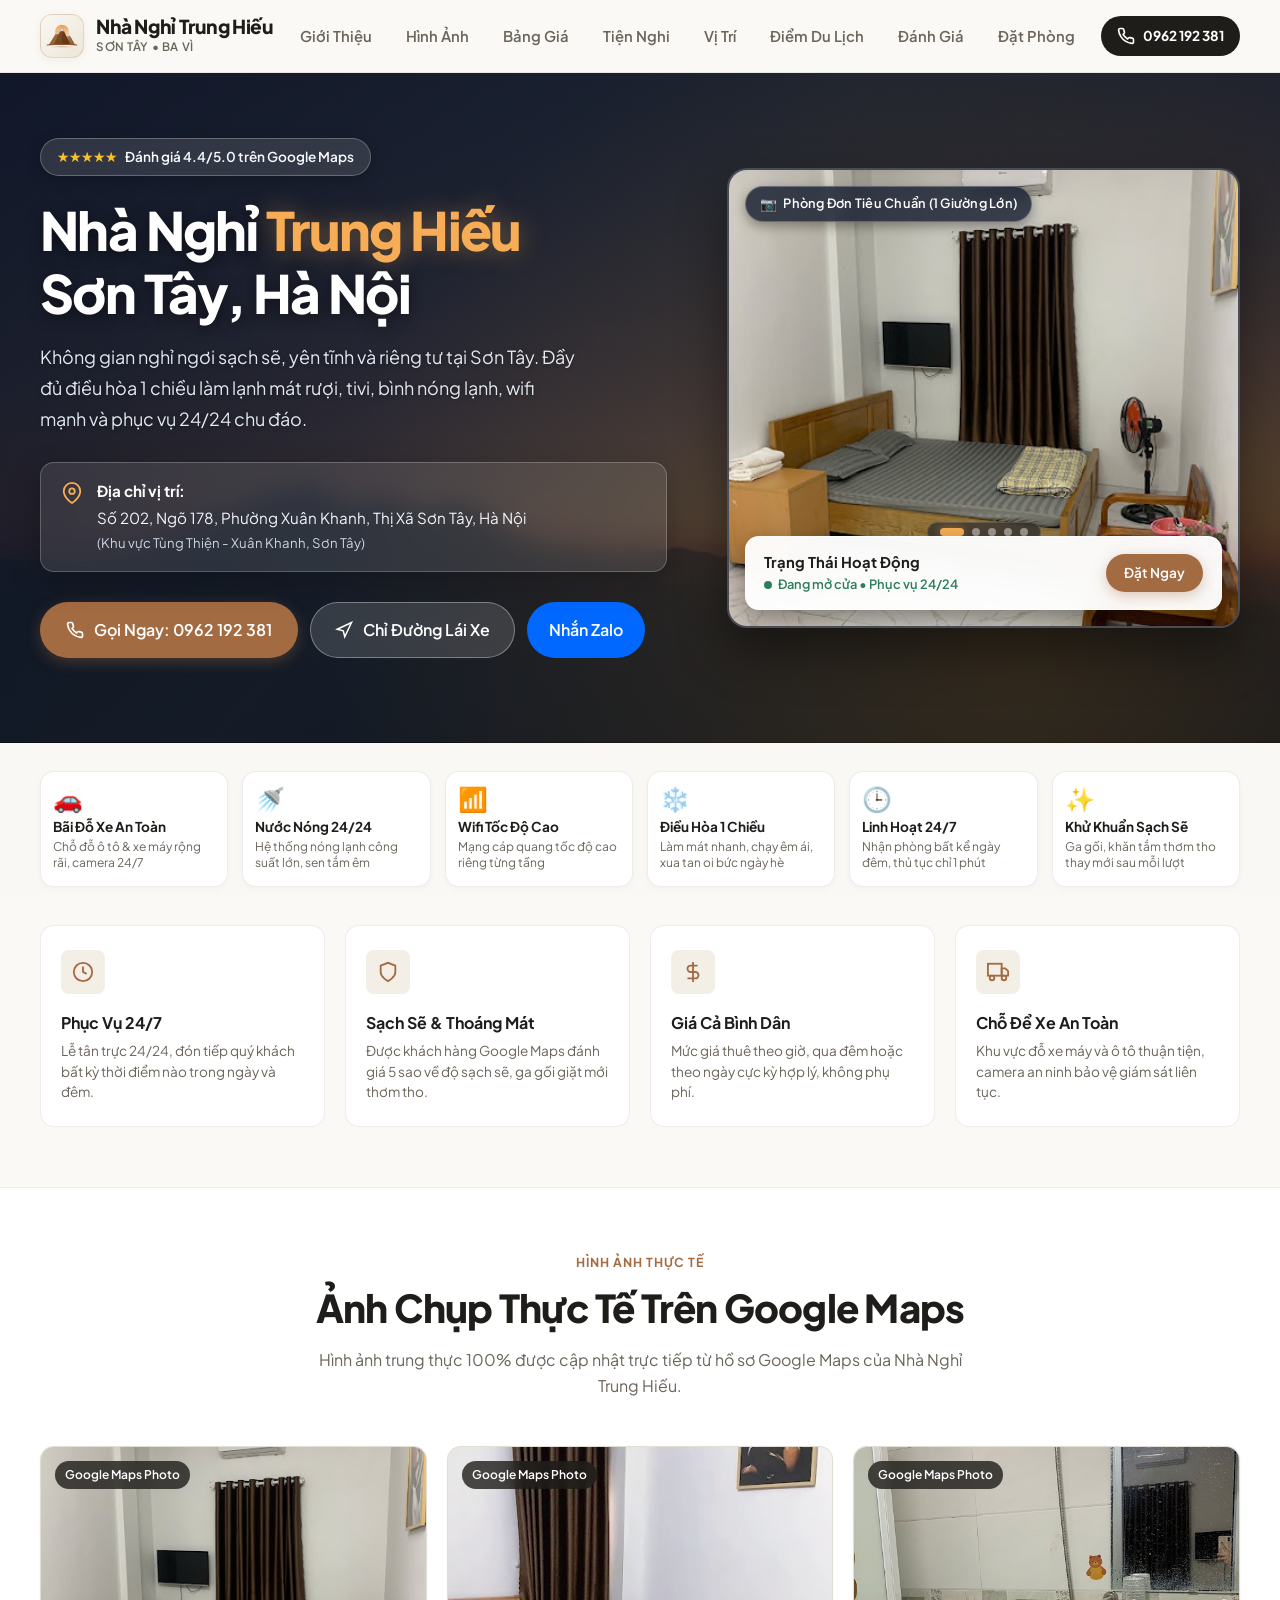
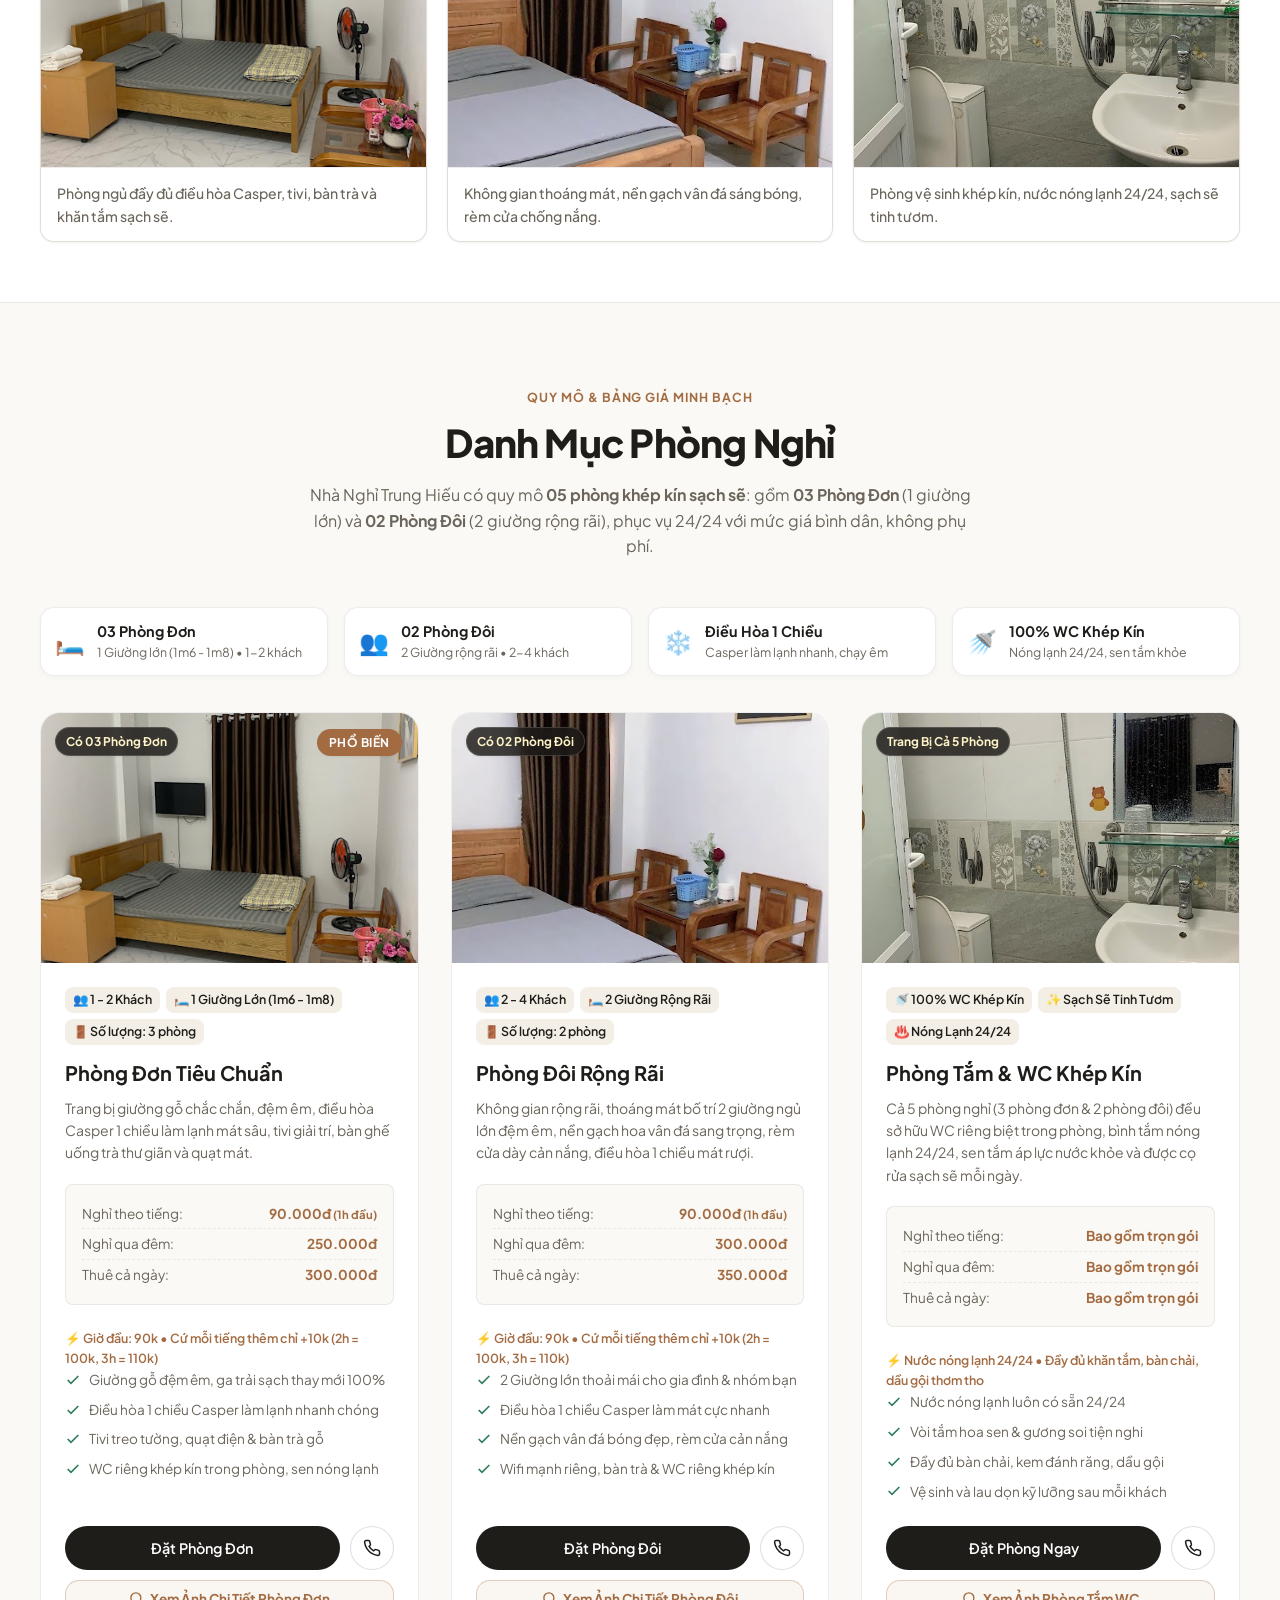
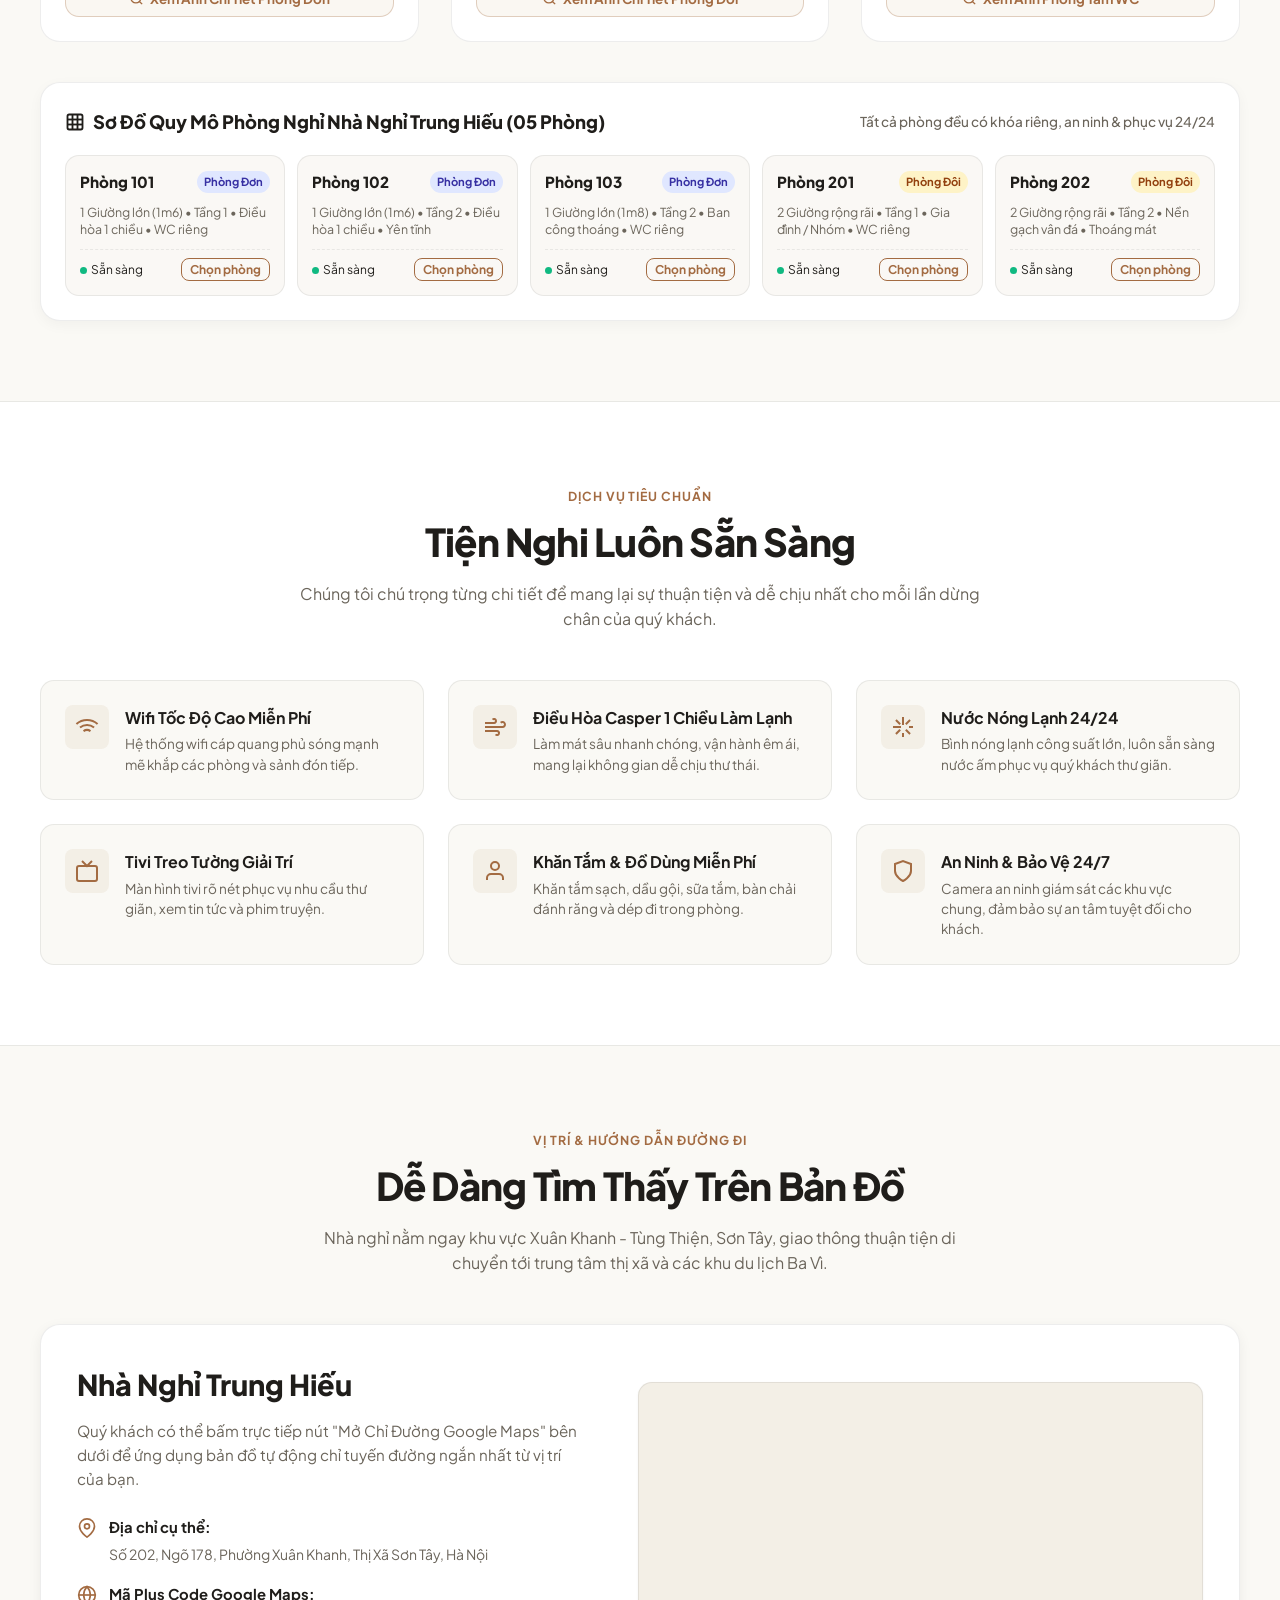
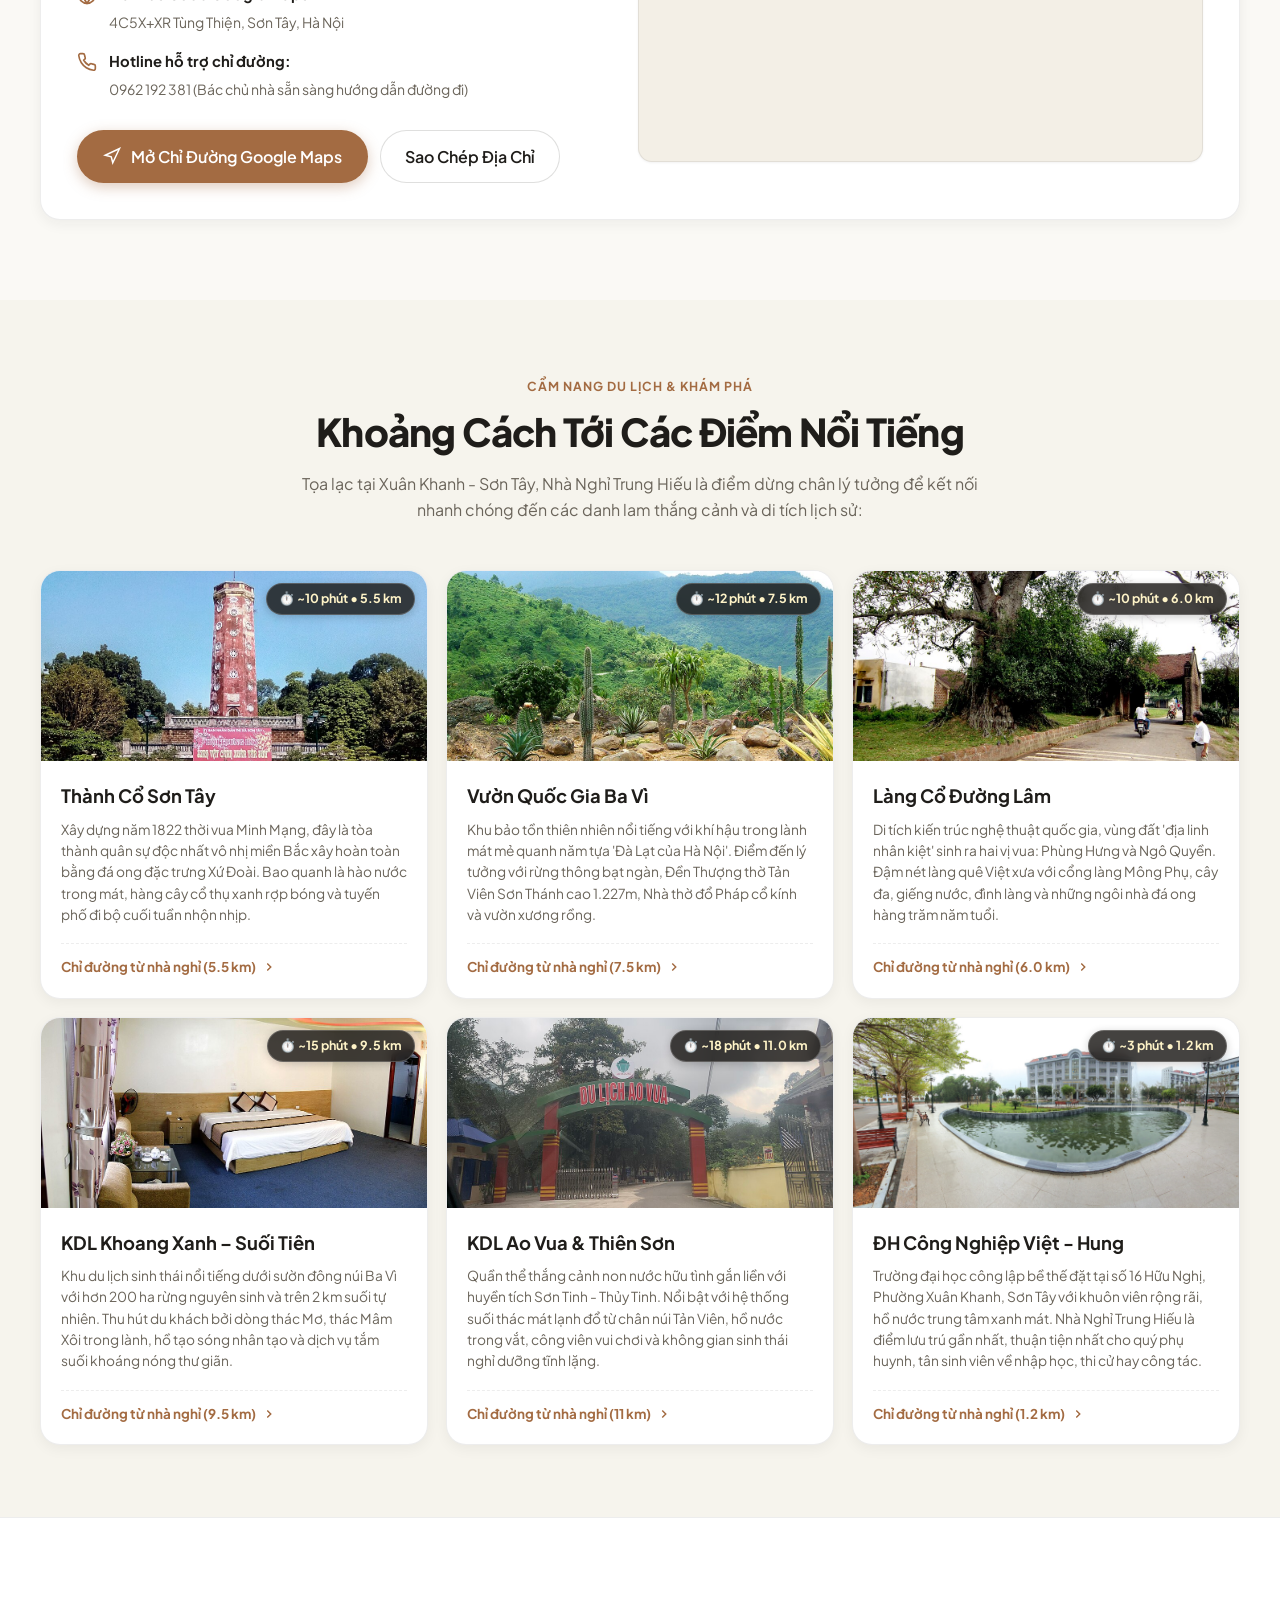
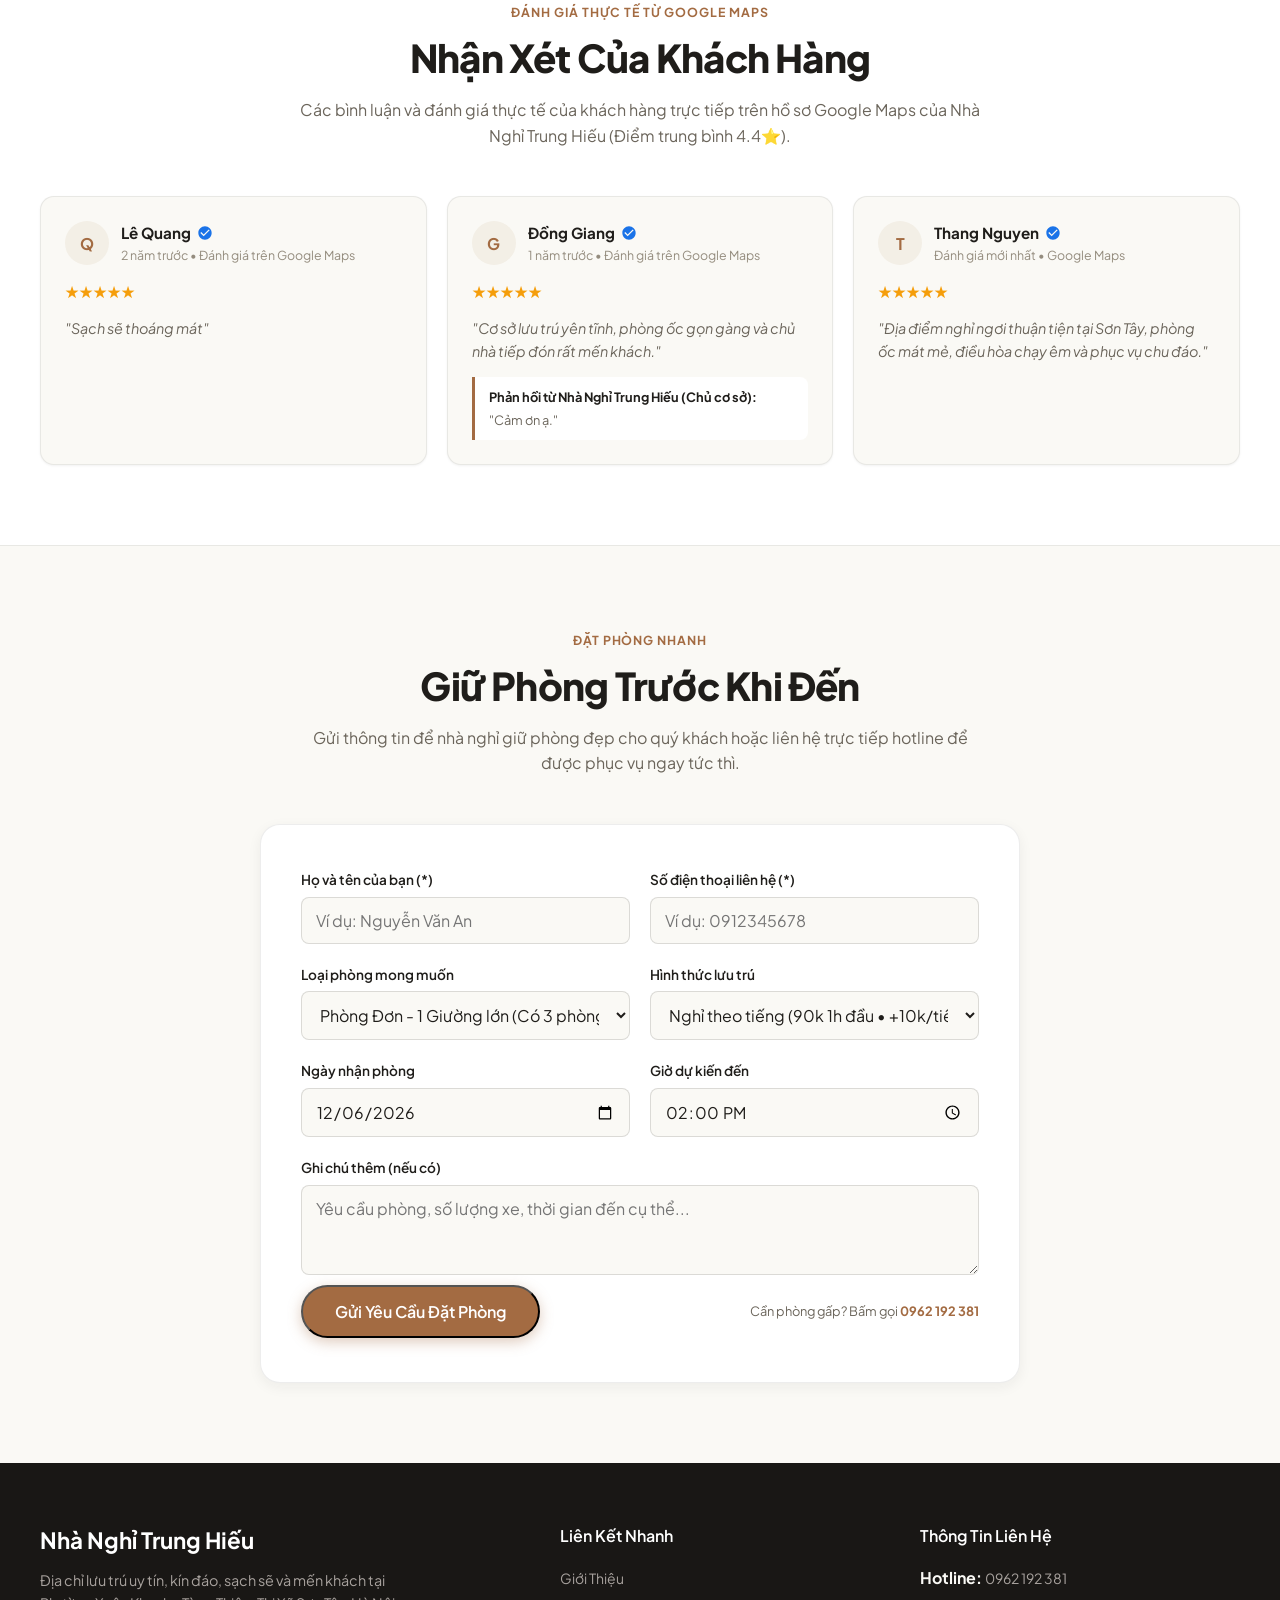
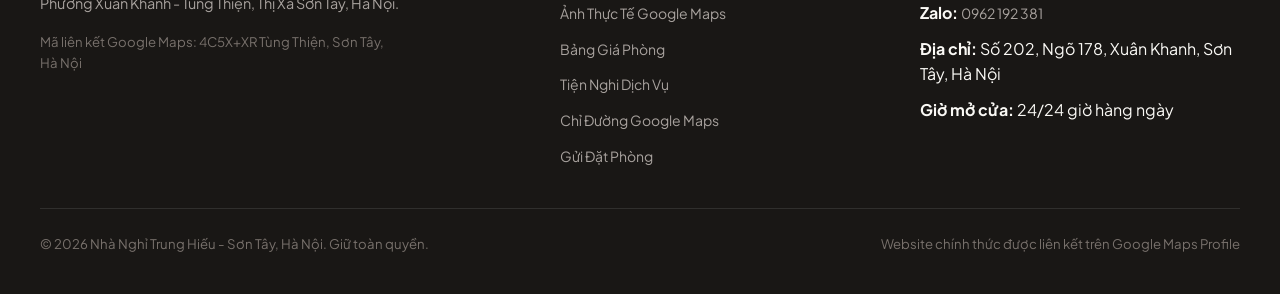
==== src/main/resources/static/index.html @ c6c840e1 "feat: Khoi tao website Nha Nghi Trung Hieu - Son Tay, Ha Noi" ====
<!DOCTYPE html>
<html lang="vi">
<head>
    <meta charset="UTF-8">
    <meta http-equiv="Content-Type" content="text/html; charset=UTF-8">
    <meta name="viewport" content="width=device-width, initial-scale=1.0">
    <title>Nhà Nghỉ Trung Hiếu - Phòng Nghỉ Tiện Nghi, Giá Tốt Tại Sơn Tây, Hà Nội</title>
    <meta name="description" content="Nhà Nghỉ Trung Hiếu tại Xuân Khanh - Tùng Thiện, Thị xã Sơn Tây, Hà Nội. Phòng ốc sạch sẽ, yên tĩnh, đầy đủ tiện nghi, giá rẻ bình dân, phục vụ 24/7. Hotline: 0962 192 381.">
    <meta name="keywords" content="nhà nghỉ trung hiếu, nhà nghỉ sơn tây, nhà nghỉ xuân khanh, nhà nghỉ tùng thiện hà nội, khách sạn sơn tây">
    
    <!-- Open Graph for Facebook / Zalo / Google Maps Sharing -->
    <meta property="og:type" content="website">
    <meta property="og:title" content="Nhà Nghỉ Trung Hiếu - Sơn Tây, Hà Nội">
    <meta property="og:description" content="Không gian nghỉ ngơi yên tĩnh, sạch sẽ và riêng tư. Phục vụ 24/24. Hotline: 0962 192 381">
    <meta property="og:image" content="./images/real_map_2.jpg">
    <meta property="og:url" content="https://maps.app.goo.gl/zPP6jYdYyocacx5a6">

    <!-- Google Fonts: Plus Jakarta Sans -->
    <link rel="preconnect" href="https://fonts.googleapis.com">
    <link rel="preconnect" href="https://fonts.gstatic.com" crossorigin>
    <link href="https://fonts.googleapis.com/css2?family=Plus+Jakarta+Sans:wght@400;500;600;700;800&display=swap" rel="stylesheet">

    <!-- Stylesheet & Favicon -->
    <link rel="icon" type="image/svg+xml" href="./images/logo-bavi.svg">
    <link rel="stylesheet" href="./css/style.css?v=2">
</head>
<body>

    <!-- Header Navigation -->
    <header class="site-header">
        <div class="container nav-wrap">
            <a href="#" class="brand-logo">
                <div class="brand-emblem" title="Nhà Nghỉ Trung Hiếu - Cửa Ngõ Núi Ba Vì">
                    <img src="./images/logo-bavi.svg" alt="Logo Núi Ba Vì" width="34" height="34">
                </div>
                <div class="brand-text-wrap">
                    <span class="brand-name">Nhà Nghỉ Trung Hiếu</span>
                    <span class="brand-subtitle">Sơn Tây • Ba Vì</span>
                </div>
            </a>

            <ul class="nav-links">
                <li><a href="#gioi-thieu">Giới Thiệu</a></li>
                <li><a href="#anh-thuc-te">Hình Ảnh</a></li>
                <li><a href="#phong-nghi">Bảng Giá</a></li>
                <li><a href="#tien-nghi">Tiện Nghi</a></li>
                <li><a href="#vi-tri">Vị Trí</a></li>
                <li><a href="#du-lich">Điểm Du Lịch</a></li>
                <li><a href="#danh-gia">Đánh Giá</a></li>
                <li><a href="#dat-phong">Đặt Phòng</a></li>
            </ul>

            <div class="nav-actions">
                <a href="tel:0962192381" class="btn-header-call">
                    <svg width="18" height="18" viewBox="0 0 24 24" fill="none" stroke="currentColor" stroke-width="2.2" stroke-linecap="round" stroke-linejoin="round">
                        <path d="M22 16.92v3a2 2 0 0 1-2.18 2 19.79 19.79 0 0 1-8.63-3.07 19.5 19.5 0 0 1-6-6 19.79 19.79 0 0 1-3.07-8.67A2 2 0 0 1 4.11 2h3a2 2 0 0 1 2 1.72 12.84 12.84 0 0 0 .7 2.81 2 2 0 0 1-.45 2.11L8.09 9.91a16 16 0 0 0 6 6l1.27-1.27a2 2 0 0 1 2.11-.45 12.84 12.84 0 0 0 2.81.7A2 2 0 0 1 22 16.92z"></path>
                    </svg>
                    <span>0962 192 381</span>
                </a>
                <button class="mobile-menu-btn" id="mobileMenuBtn" aria-label="Menu">
                    <span></span>
                    <span></span>
                </button>
            </div>
        </div>
    </header>

    <!-- Mobile Drawer -->
    <div class="mobile-nav-drawer" id="mobileDrawer">
        <a href="#gioi-thieu">Về Trung Hiếu</a>
        <a href="#anh-thuc-te">Hình Ảnh Thực Tế Trên Google Maps</a>
        <a href="#phong-nghi">Bảng Giá Phòng Nghỉ</a>
        <a href="#tien-nghi">Tiện Nghi Dịch Vụ</a>
        <a href="#vi-tri">Chỉ Đường Google Map</a>
        <a href="#du-lich">Điểm Du Lịch Ba Vì & Sơn Tây</a>
        <a href="#danh-gia">Đánh Giá Từ Khách Hàng</a>
        <a href="#dat-phong">Liên Hệ & Đặt Phòng</a>
        <div style="display: flex; gap: 10px; margin-top: 10px;">
            <a href="tel:0962192381" class="btn-primary" style="flex: 1; text-align: center; justify-content: center; font-size: 0.9rem;">Gọi 0962 192 381</a>
            <a href="https://zalo.me/0962192381" target="_blank" rel="noopener" class="btn-zalo" style="padding: 12px 18px; font-size: 0.9rem;">Zalo</a>
        </div>
    </div>

    <!-- Hero Section -->
    <section class="hero-section" id="gioi-thieu">
        <div class="container">
            <div class="hero-grid">
                <div class="hero-content">
                    <div class="hero-meta-badge">
                        <span class="stars">★★★★★</span>
                        <span>Đánh giá 4.4/5.0 trên Google Maps</span>
                    </div>

                    <h1 class="hero-title">
                        Nhà Nghỉ <span>Trung Hiếu</span><br>Sơn Tây, Hà Nội
                    </h1>

                    <p class="hero-lead">
                        Không gian nghỉ ngơi sạch sẽ, yên tĩnh và riêng tư tại Sơn Tây. Đầy đủ điều hòa 1 chiều làm lạnh mát rượi, tivi, bình nóng lạnh, wifi mạnh và phục vụ 24/24 chu đáo.
                    </p>

                    <div class="hero-address-card">
                        <svg width="22" height="22" viewBox="0 0 24 24" fill="none" stroke="currentColor" stroke-width="2" stroke-linecap="round" stroke-linejoin="round">
                            <path d="M21 10c0 7-9 13-9 13s-9-6-9-13a9 9 0 0 1 18 0z"></path>
                            <circle cx="12" cy="10" r="3"></circle>
                        </svg>
                        <div>
                            <strong>Địa chỉ vị trí:</strong>
                            <p>Số 202, Ngõ 178, Phường Xuân Khanh, Thị Xã Sơn Tây, Hà Nội</p>
                            <small style="color: var(--text-light);">(Khu vực Tùng Thiện - Xuân Khanh, Sơn Tây)</small>
                        </div>
                    </div>

                    <div class="hero-cta-group">
                        <a href="tel:0962192381" class="btn-primary">
                            <svg width="18" height="18" viewBox="0 0 24 24" fill="none" stroke="currentColor" stroke-width="2.2">
                                <path d="M22 16.92v3a2 2 0 0 1-2.18 2 19.79 19.79 0 0 1-8.63-3.07 19.5 19.5 0 0 1-6-6 19.79 19.79 0 0 1-3.07-8.67A2 2 0 0 1 4.11 2h3a2 2 0 0 1 2 1.72 12.84 12.84 0 0 0 .7 2.81 2 2 0 0 1-.45 2.11L8.09 9.91a16 16 0 0 0 6 6l1.27-1.27a2 2 0 0 1 2.11-.45 12.84 12.84 0 0 0 2.81.7A2 2 0 0 1 22 16.92z"></path>
                            </svg>
                            Gọi Ngay: 0962 192 381
                        </a>

                        <a href="https://www.google.com/maps/dir/?api=1&destination=21.1098834,105.449566" target="_blank" rel="noopener" class="btn-secondary" title="Mở dẫn đường trực tiếp theo lượt rẽ trên Google Maps">
                            <svg width="18" height="18" viewBox="0 0 24 24" fill="none" stroke="currentColor" stroke-width="2">
                                <polygon points="3 11 22 2 13 21 11 13 3 11"></polygon>
                            </svg>
                            Chỉ Đường Lái Xe
                        </a>

                        <a href="https://zalo.me/0962192381" target="_blank" rel="noopener" class="btn-zalo">
                            Nhắn Zalo
                        </a>
                    </div>
                </div>

                <div class="hero-visual">
                    <div class="hero-image-frame" id="heroSliderFrame">
                        <!-- Hero Room Slider Container -->
                        <div class="hero-slider-track" id="heroSliderTrack">
                            <div class="hero-slide active">
                                <img src="./images/real_map_2.jpg" alt="Ảnh thực tế phòng đơn - Giường gỗ đệm êm, điều hòa 1 chiều, TV treo tường">
                                <span class="hero-slide-badge">Phòng Đơn Tiêu Chuẩn (1 Giường Lớn)</span>
                            </div>
                            <div class="hero-slide">
                                <img src="./images/real_map_1.jpg" alt="Ảnh thực tế phòng đôi - Nền gạch vân đá sáng bóng, rèm cửa">
                                <span class="hero-slide-badge">Phòng Đôi Rộng Rãi (2 Giường Lớn)</span>
                            </div>
                            <div class="hero-slide">
                                <img src="./images/real_map_3.jpg" alt="Ảnh thực tế Google Maps - Phòng tắm & WC riêng sạch sẽ">
                                <span class="hero-slide-badge">100% WC Khép Kín Riêng Biệt</span>
                            </div>
                            <div class="hero-slide">
                                <img src="./images/hero_room.jpg" alt="Không gian phòng nghỉ ngăn nắp, ga gối mới thơm tho">
                                <span class="hero-slide-badge">Ga Gối Mới Tinh & Thơm Tho</span>
                            </div>
                            <div class="hero-slide">
                                <img src="./images/deluxe_room.jpg" alt="Không gian yên tĩnh, thoáng mát cho giấc ngủ ngon">
                                <span class="hero-slide-badge">Không Gian Riêng Tư & Yên Tĩnh</span>
                            </div>
                        </div>

                        <!-- Slider Navigation Controls -->
                        <button class="hero-slider-btn prev" id="heroSliderPrev" aria-label="Ảnh trước" type="button">
                            <svg width="18" height="18" viewBox="0 0 24 24" fill="none" stroke="currentColor" stroke-width="2.5"><polyline points="15 18 9 12 15 6"></polyline></svg>
                        </button>
                        <button class="hero-slider-btn next" id="heroSliderNext" aria-label="Ảnh sau" type="button">
                            <svg width="18" height="18" viewBox="0 0 24 24" fill="none" stroke="currentColor" stroke-width="2.5"><polyline points="9 18 15 12 9 6"></polyline></svg>
                        </button>

                        <!-- Slider Indicators / Dots -->
                        <div class="hero-slider-dots" id="heroSliderDots">
                            <button class="hero-dot active" data-index="0" aria-label="Ảnh 1"></button>
                            <button class="hero-dot" data-index="1" aria-label="Ảnh 2"></button>
                            <button class="hero-dot" data-index="2" aria-label="Ảnh 3"></button>
                            <button class="hero-dot" data-index="3" aria-label="Ảnh 4"></button>
                            <button class="hero-dot" data-index="4" aria-label="Ảnh 5"></button>
                        </div>

                        <div class="hero-floating-card">
                            <div class="floating-info">
                                <h4>Trạng Thái Hoạt Động</h4>
                                <p>Đang mở cửa • Phục vụ 24/24</p>
                            </div>
                            <a href="#dat-phong" class="btn-primary" style="padding: 8px 18px; font-size: 0.85rem;">Đặt Ngay</a>
                        </div>
                    </div>
                </div>
            </div>
        </div>
    </section>

    <!-- Trust & Transparency Badges (Checklist An Tâm) -->
    <section class="trust-badge-strip">
        <div class="container">
            <div class="trust-badges-grid">
                <div class="trust-badge-card">
                    <div class="trust-icon">🚗</div>
                    <div class="trust-text">
                        <strong>Bãi Đỗ Xe An Toàn</strong>
                        <span>Chỗ đỗ ô tô & xe máy rộng rãi, camera 24/7</span>
                    </div>
                </div>
                <div class="trust-badge-card">
                    <div class="trust-icon">🚿</div>
                    <div class="trust-text">
                        <strong>Nước Nóng 24/24</strong>
                        <span>Hệ thống nóng lạnh công suất lớn, sen tắm êm</span>
                    </div>
                </div>
                <div class="trust-badge-card">
                    <div class="trust-icon">📶</div>
                    <div class="trust-text">
                        <strong>Wifi Tốc Độ Cao</strong>
                        <span>Mạng cáp quang tốc độ cao riêng từng tầng</span>
                    </div>
                </div>
                <div class="trust-badge-card">
                    <div class="trust-icon">❄️</div>
                    <div class="trust-text">
                        <strong>Điều Hòa 1 Chiều</strong>
                        <span>Làm mát nhanh, chạy êm ái, xua tan oi bức ngày hè</span>
                    </div>
                </div>
                <div class="trust-badge-card">
                    <div class="trust-icon">🕒</div>
                    <div class="trust-text">
                        <strong>Linh Hoạt 24/7</strong>
                        <span>Nhận phòng bất kể ngày đêm, thủ tục chỉ 1 phút</span>
                    </div>
                </div>
                <div class="trust-badge-card">
                    <div class="trust-icon">✨</div>
                    <div class="trust-text">
                        <strong>Khử Khuẩn Sạch Sẽ</strong>
                        <span>Ga gối, khăn tắm thơm tho thay mới sau mỗi lượt</span>
                    </div>
                </div>
            </div>
        </div>
    </section>

    <!-- Key Highlights -->
    <section class="features-section">
        <div class="container">
            <div class="features-grid">
                <div class="feature-box">
                    <div class="feature-icon-wrap">
                        <svg width="22" height="22" viewBox="0 0 24 24" fill="none" stroke="currentColor" stroke-width="2">
                            <circle cx="12" cy="12" r="10"></circle>
                            <polyline points="12 6 12 12 16 14"></polyline>
                        </svg>
                    </div>
                    <h3>Phục Vụ 24/7</h3>
                    <p>Lễ tân trực 24/24, đón tiếp quý khách bất kỳ thời điểm nào trong ngày và đêm.</p>
                </div>

                <div class="feature-box">
                    <div class="feature-icon-wrap">
                        <svg width="22" height="22" viewBox="0 0 24 24" fill="none" stroke="currentColor" stroke-width="2">
                            <path d="M12 22s8-4 8-10V5l-8-3-8 3v7c0 6 8 10 8 10z"></path>
                        </svg>
                    </div>
                    <h3>Sạch Sẽ & Thoáng Mát</h3>
                    <p>Được khách hàng Google Maps đánh giá 5 sao về độ sạch sẽ, ga gối giặt mới thơm tho.</p>
                </div>

                <div class="feature-box">
                    <div class="feature-icon-wrap">
                        <svg width="22" height="22" viewBox="0 0 24 24" fill="none" stroke="currentColor" stroke-width="2">
                            <line x1="12" y1="1" x2="12" y2="23"></line>
                            <path d="M17 5H9.5a3.5 3.5 0 0 0 0 7h5a3.5 3.5 0 0 1 0 7H6"></path>
                        </svg>
                    </div>
                    <h3>Giá Cả Bình Dân</h3>
                    <p>Mức giá thuê theo giờ, qua đêm hoặc theo ngày cực kỳ hợp lý, không phụ phí.</p>
                </div>

                <div class="feature-box">
                    <div class="feature-icon-wrap">
                        <svg width="22" height="22" viewBox="0 0 24 24" fill="none" stroke="currentColor" stroke-width="2">
                            <rect x="1" y="3" width="15" height="13"></rect>
                            <polygon points="16 8 20 8 23 11 23 16 16 16 8"></polygon>
                            <circle cx="5.5" cy="18.5" r="2.5"></circle>
                            <circle cx="18.5" cy="18.5" r="2.5"></circle>
                        </svg>
                    </div>
                    <h3>Chỗ Để Xe An Toàn</h3>
                    <p>Khu vực đỗ xe máy và ô tô thuận tiện, camera an ninh bảo vệ giám sát liên tục.</p>
                </div>
            </div>
        </div>
    </section>

    <!-- Real Photos Showcase from Google Maps -->
    <section class="real-gallery-section" id="anh-thuc-te">
        <div class="container">
            <div class="section-header">
                <span class="section-label">Hình Ảnh Thực Tế</span>
                <h2 class="section-title">Ảnh Chụp Thực Tế Trên Google Maps</h2>
                <p class="section-desc">Hình ảnh trung thực 100% được cập nhật trực tiếp từ hồ sơ Google Maps của Nhà Nghỉ Trung Hiếu.</p>
            </div>

            <div class="gallery-grid">
                <div class="gallery-item">
                    <span class="gallery-badge">Google Maps Photo</span>
                    <img src="./images/real_map_2.jpg" alt="Phòng ngủ thực tế trang bị tivi, điều hòa Casper, bàn ghế tiếp khách">
                    <div class="gallery-caption">Phòng ngủ đầy đủ điều hòa Casper, tivi, bàn trà và khăn tắm sạch sẽ.</div>
                </div>

                <div class="gallery-item">
                    <span class="gallery-badge">Google Maps Photo</span>
                    <img src="./images/real_map_1.jpg" alt="Phòng nghỉ gọn gàng, nền gạch vân đá, rèm cửa cản nắng">
                    <div class="gallery-caption">Không gian thoáng mát, nền gạch vân đá sáng bóng, rèm cửa chống nắng.</div>
                </div>

                <div class="gallery-item">
                    <span class="gallery-badge">Google Maps Photo</span>
                    <img src="./images/real_map_3.jpg" alt="Phòng tắm khép kín sạch sẽ với vòi sen tắm nóng lạnh">
                    <div class="gallery-caption">Phòng vệ sinh khép kín, nước nóng lạnh 24/24, sạch sẽ tinh tươm.</div>
                </div>
            </div>
        </div>
    </section>

    <!-- Rooms and Rates Section -->
    <section class="rooms-section" id="phong-nghi">
        <div class="container">
            <div class="section-header">
                <span class="section-label">Quy Mô & Bảng Giá Minh Bạch</span>
                <h2 class="section-title">Danh Mục Phòng Nghỉ</h2>
                <p class="section-desc">Nhà Nghỉ Trung Hiếu có quy mô <strong>05 phòng khép kín sạch sẽ</strong>: gồm <strong>03 Phòng Đơn</strong> (1 giường lớn) và <strong>02 Phòng Đôi</strong> (2 giường rộng rãi), phục vụ 24/24 với mức giá bình dân, không phụ phí.</p>
            </div>

            <!-- Room Capacity & Feature Bar -->
            <div class="room-capacity-summary">
                <div class="capacity-pill">
                    <span class="pill-icon">🛏️</span>
                    <div class="pill-info">
                        <strong>03 Phòng Đơn</strong>
                        <span>1 Giường lớn (1m6 - 1m8) • 1-2 khách</span>
                    </div>
                </div>
                <div class="capacity-pill">
                    <span class="pill-icon">👥</span>
                    <div class="pill-info">
                        <strong>02 Phòng Đôi</strong>
                        <span>2 Giường rộng rãi • 2-4 khách</span>
                    </div>
                </div>
                <div class="capacity-pill">
                    <span class="pill-icon">❄️</span>
                    <div class="pill-info">
                        <strong>Điều Hòa 1 Chiều</strong>
                        <span>Casper làm lạnh nhanh, chạy êm</span>
                    </div>
                </div>
                <div class="capacity-pill">
                    <span class="pill-icon">🚿</span>
                    <div class="pill-info">
                        <strong>100% WC Khép Kín</strong>
                        <span>Nóng lạnh 24/24, sen tắm khỏe</span>
                    </div>
                </div>
            </div>

            <div class="rooms-grid">
                <!-- Room 1: Phòng Đơn (03 Phòng) -->
                <div class="room-card">
                    <span class="room-badge-count">Có 03 Phòng Đơn</span>
                    <span class="room-badge-popular">Phổ Biến</span>
                    <div class="room-card-img-wrap">
                        <img src="./images/real_map_2.jpg" alt="Ảnh thực tế phòng đơn tại Nhà Nghỉ Trung Hiếu">
                    </div>
                    <div class="room-card-body">
                        <div class="room-meta-tags">
                            <span class="room-meta-tag">👥 1 - 2 Khách</span>
                            <span class="room-meta-tag">🛏️ 1 Giường Lớn (1m6 - 1m8)</span>
                            <span class="room-meta-tag">🚪 Số lượng: 3 phòng</span>
                        </div>
                        <h3 class="room-card-title">Phòng Đơn Tiêu Chuẩn</h3>
                        <p class="room-card-desc">Trang bị giường gỗ chắc chắn, đệm êm, điều hòa Casper 1 chiều làm lạnh mát sâu, tivi giải trí, bàn ghế uống trà thư giãn và quạt mát.</p>
                        
                        <div class="room-pricing-box">
                            <div class="price-row">
                                <span class="label">Nghỉ theo tiếng:</span>
                                <span class="value">90.000đ <small>(1h đầu)</small></span>
                            </div>
                            <div class="price-row">
                                <span class="label">Nghỉ qua đêm:</span>
                                <span class="value">250.000đ</span>
                            </div>
                            <div class="price-row">
                                <span class="label">Thuê cả ngày:</span>
                                <span class="value">300.000đ</span>
                            </div>
                        </div>
                        <div class="price-hourly-note">⚡ Giờ đầu: 90k • Cứ mỗi tiếng thêm chỉ +10k (2h = 100k, 3h = 110k)</div>

                        <ul class="room-amenities-list">
                            <li>
                                <svg width="16" height="16" viewBox="0 0 24 24" fill="none" stroke="currentColor" stroke-width="2.5"><polyline points="20 6 9 17 4 12"></polyline></svg>
                                Giường gỗ đệm êm, ga trải sạch thay mới 100%
                            </li>
                            <li>
                                <svg width="16" height="16" viewBox="0 0 24 24" fill="none" stroke="currentColor" stroke-width="2.5"><polyline points="20 6 9 17 4 12"></polyline></svg>
                                Điều hòa 1 chiều Casper làm lạnh nhanh chóng
                            </li>
                            <li>
                                <svg width="16" height="16" viewBox="0 0 24 24" fill="none" stroke="currentColor" stroke-width="2.5"><polyline points="20 6 9 17 4 12"></polyline></svg>
                                Tivi treo tường, quạt điện & bàn trà gỗ
                            </li>
                            <li>
                                <svg width="16" height="16" viewBox="0 0 24 24" fill="none" stroke="currentColor" stroke-width="2.5"><polyline points="20 6 9 17 4 12"></polyline></svg>
                                WC riêng khép kín trong phòng, sen nóng lạnh
                            </li>
                        </ul>

                        <div class="room-card-footer">
                            <button class="btn-book-room" data-room="Phòng Đơn (1 Giường Lớn)">Đặt Phòng Đơn</button>
                            <a href="tel:0962192381" class="btn-call-room" title="Gọi ngay">
                                <svg width="18" height="18" viewBox="0 0 24 24" fill="none" stroke="currentColor" stroke-width="2"><path d="M22 16.92v3a2 2 0 0 1-2.18 2 19.79 19.79 0 0 1-8.63-3.07 19.5 19.5 0 0 1-6-6 19.79 19.79 0 0 1-3.07-8.67A2 2 0 0 1 4.11 2h3a2 2 0 0 1 2 1.72 12.84 12.84 0 0 0 .7 2.81 2 2 0 0 1-.45 2.11L8.09 9.91a16 16 0 0 0 6 6l1.27-1.27a2 2 0 0 1 2.11-.45 12.84 12.84 0 0 0 2.81.7A2 2 0 0 1 22 16.92z"></path></svg>
                            </a>
                        </div>
                        <button type="button" class="btn-view-gallery" data-room-id="phong-don">
                            <svg width="15" height="15" viewBox="0 0 24 24" fill="none" stroke="currentColor" stroke-width="2.2"><circle cx="11" cy="11" r="8"></circle><line x1="21" y1="21" x2="16.65" y2="16.65"></line></svg>
                            Xem Ảnh Chi Tiết Phòng Đơn
                        </button>
                    </div>
                </div>

                <!-- Room 2: Phòng Đôi (02 Phòng) -->
                <div class="room-card">
                    <span class="room-badge-count">Có 02 Phòng Đôi</span>
                    <div class="room-card-img-wrap">
                        <img src="./images/real_map_1.jpg" alt="Ảnh thực tế phòng đôi rộng rãi tại Nhà Nghỉ Trung Hiếu">
                    </div>
                    <div class="room-card-body">
                        <div class="room-meta-tags">
                            <span class="room-meta-tag">👥 2 - 4 Khách</span>
                            <span class="room-meta-tag">🛏️ 2 Giường Rộng Rãi</span>
                            <span class="room-meta-tag">🚪 Số lượng: 2 phòng</span>
                        </div>
                        <h3 class="room-card-title">Phòng Đôi Rộng Rãi</h3>
                        <p class="room-card-desc">Không gian rộng rãi, thoáng mát bố trí 2 giường ngủ lớn đệm êm, nền gạch hoa vân đá sang trọng, rèm cửa dày cản nắng, điều hòa 1 chiều mát rượi.</p>
                        
                        <div class="room-pricing-box">
                            <div class="price-row">
                                <span class="label">Nghỉ theo tiếng:</span>
                                <span class="value">90.000đ <small>(1h đầu)</small></span>
                            </div>
                            <div class="price-row">
                                <span class="label">Nghỉ qua đêm:</span>
                                <span class="value">300.000đ</span>
                            </div>
                            <div class="price-row">
                                <span class="label">Thuê cả ngày:</span>
                                <span class="value">350.000đ</span>
                            </div>
                        </div>
                        <div class="price-hourly-note">⚡ Giờ đầu: 90k • Cứ mỗi tiếng thêm chỉ +10k (2h = 100k, 3h = 110k)</div>

                        <ul class="room-amenities-list">
                            <li>
                                <svg width="16" height="16" viewBox="0 0 24 24" fill="none" stroke="currentColor" stroke-width="2.5"><polyline points="20 6 9 17 4 12"></polyline></svg>
                                2 Giường lớn thoải mái cho gia đình & nhóm bạn
                            </li>
                            <li>
                                <svg width="16" height="16" viewBox="0 0 24 24" fill="none" stroke="currentColor" stroke-width="2.5"><polyline points="20 6 9 17 4 12"></polyline></svg>
                                Điều hòa 1 chiều Casper làm mát cực nhanh
                            </li>
                            <li>
                                <svg width="16" height="16" viewBox="0 0 24 24" fill="none" stroke="currentColor" stroke-width="2.5"><polyline points="20 6 9 17 4 12"></polyline></svg>
                                Nền gạch vân đá bóng đẹp, rèm cửa cản nắng
                            </li>
                            <li>
                                <svg width="16" height="16" viewBox="0 0 24 24" fill="none" stroke="currentColor" stroke-width="2.5"><polyline points="20 6 9 17 4 12"></polyline></svg>
                                Wifi mạnh riêng, bàn trà & WC riêng khép kín
                            </li>
                        </ul>

                        <div class="room-card-footer">
                            <button class="btn-book-room" data-room="Phòng Đôi (2 Giường Rộng)">Đặt Phòng Đôi</button>
                            <a href="tel:0962192381" class="btn-call-room" title="Gọi ngay">
                                <svg width="18" height="18" viewBox="0 0 24 24" fill="none" stroke="currentColor" stroke-width="2"><path d="M22 16.92v3a2 2 0 0 1-2.18 2 19.79 19.79 0 0 1-8.63-3.07 19.5 19.5 0 0 1-6-6 19.79 19.79 0 0 1-3.07-8.67A2 2 0 0 1 4.11 2h3a2 2 0 0 1 2 1.72 12.84 12.84 0 0 0 .7 2.81 2 2 0 0 1-.45 2.11L8.09 9.91a16 16 0 0 0 6 6l1.27-1.27a2 2 0 0 1 2.11-.45 12.84 12.84 0 0 0 2.81.7A2 2 0 0 1 22 16.92z"></path></svg>
                            </a>
                        </div>
                        <button type="button" class="btn-view-gallery" data-room-id="phong-thoang-mat">
                            <svg width="15" height="15" viewBox="0 0 24 24" fill="none" stroke="currentColor" stroke-width="2.2"><circle cx="11" cy="11" r="8"></circle><line x1="21" y1="21" x2="16.65" y2="16.65"></line></svg>
                            Xem Ảnh Chi Tiết Phòng Đôi
                        </button>
                    </div>
                </div>

                <!-- Room 3: WC Khép Kín Cả 5 Phòng -->
                <div class="room-card">
                    <span class="room-badge-count">Trang Bị Cả 5 Phòng</span>
                    <div class="room-card-img-wrap">
                        <img src="./images/real_map_3.jpg" alt="Phòng Tắm & Tiện Nghi Sạch Sẽ">
                    </div>
                    <div class="room-card-body">
                        <div class="room-meta-tags">
                            <span class="room-meta-tag">🚿 100% WC Khép Kín</span>
                            <span class="room-meta-tag">✨ Sạch Sẽ Tinh Tươm</span>
                            <span class="room-meta-tag">♨️ Nóng Lạnh 24/24</span>
                        </div>
                        <h3 class="room-card-title">Phòng Tắm & WC Khép Kín</h3>
                        <p class="room-card-desc">Cả 5 phòng nghỉ (3 phòng đơn & 2 phòng đôi) đều sở hữu WC riêng biệt trong phòng, bình tắm nóng lạnh 24/24, sen tắm áp lực nước khỏe và được cọ rửa sạch sẽ mỗi ngày.</p>
                        
                        <div class="room-pricing-box">
                            <div class="price-row">
                                <span class="label">Nghỉ theo tiếng:</span>
                                <span class="value">Bao gồm trọn gói</span>
                            </div>
                            <div class="price-row">
                                <span class="label">Nghỉ qua đêm:</span>
                                <span class="value">Bao gồm trọn gói</span>
                            </div>
                            <div class="price-row">
                                <span class="label">Thuê cả ngày:</span>
                                <span class="value">Bao gồm trọn gói</span>
                            </div>
                        </div>
                        <div class="price-hourly-note">⚡ Nước nóng lạnh 24/24 • Đầy đủ khăn tắm, bàn chải, dầu gội thơm tho</div>

                        <ul class="room-amenities-list">
                            <li>
                                <svg width="16" height="16" viewBox="0 0 24 24" fill="none" stroke="currentColor" stroke-width="2.5"><polyline points="20 6 9 17 4 12"></polyline></svg>
                                Nước nóng lạnh luôn có sẵn 24/24
                            </li>
                            <li>
                                <svg width="16" height="16" viewBox="0 0 24 24" fill="none" stroke="currentColor" stroke-width="2.5"><polyline points="20 6 9 17 4 12"></polyline></svg>
                                Vòi tắm hoa sen & gương soi tiện nghi
                            </li>
                            <li>
                                <svg width="16" height="16" viewBox="0 0 24 24" fill="none" stroke="currentColor" stroke-width="2.5"><polyline points="20 6 9 17 4 12"></polyline></svg>
                                Đầy đủ bàn chải, kem đánh răng, dầu gội
                            </li>
                            <li>
                                <svg width="16" height="16" viewBox="0 0 24 24" fill="none" stroke="currentColor" stroke-width="2.5"><polyline points="20 6 9 17 4 12"></polyline></svg>
                                Vệ sinh và lau dọn kỹ lưỡng sau mỗi khách
                            </li>
                        </ul>

                        <div class="room-card-footer">
                            <button class="btn-book-room" data-room="Phòng Đơn (1 Giường Lớn)">Đặt Phòng Ngay</button>
                            <a href="tel:0962192381" class="btn-call-room" title="Gọi ngay">
                                <svg width="18" height="18" viewBox="0 0 24 24" fill="none" stroke="currentColor" stroke-width="2"><path d="M22 16.92v3a2 2 0 0 1-2.18 2 19.79 19.79 0 0 1-8.63-3.07 19.5 19.5 0 0 1-6-6 19.79 19.79 0 0 1-3.07-8.67A2 2 0 0 1 4.11 2h3a2 2 0 0 1 2 1.72 12.84 12.84 0 0 0 .7 2.81 2 2 0 0 1-.45 2.11L8.09 9.91a16 16 0 0 0 6 6l1.27-1.27a2 2 0 0 1 2.11-.45 12.84 12.84 0 0 0 2.81.7A2 2 0 0 1 22 16.92z"></path></svg>
                            </a>
                        </div>
                        <button type="button" class="btn-view-gallery" data-room-id="phong-ve-sinh">
                            <svg width="15" height="15" viewBox="0 0 24 24" fill="none" stroke="currentColor" stroke-width="2.2"><circle cx="11" cy="11" r="8"></circle><line x1="21" y1="21" x2="16.65" y2="16.65"></line></svg>
                            Xem Ảnh Phòng Tắm WC
                        </button>
                    </div>
                </div>
            </div>

            <!-- 5-Room Inventory Bar -->
            <div class="room-inventory-bar">
                <div class="inventory-header">
                    <h3>
                        <svg width="20" height="20" viewBox="0 0 24 24" fill="none" stroke="currentColor" stroke-width="2.2">
                            <rect x="3" y="3" width="18" height="18" rx="2"></rect>
                            <path d="M9 3v18"></path>
                            <path d="M15 3v18"></path>
                            <path d="M3 9h18"></path>
                            <path d="M3 15h18"></path>
                        </svg>
                        Sơ Đồ Quy Mô Phòng Nghỉ Nhà Nghỉ Trung Hiếu (05 Phòng)
                    </h3>
                    <span>Tất cả phòng đều có khóa riêng, an ninh & phục vụ 24/24</span>
                </div>

                <div class="inventory-grid">
                    <div class="inventory-item">
                        <div class="inventory-item-top">
                            <span class="inventory-room-code">Phòng 101</span>
                            <span class="inventory-type-badge single">Phòng Đơn</span>
                        </div>
                        <div class="inventory-desc">1 Giường lớn (1m6) • Tầng 1 • Điều hòa 1 chiều • WC riêng</div>
                        <div class="inventory-status-row">
                            <span><span class="status-dot"></span>Sẵn sàng</span>
                            <button type="button" class="btn-select-room" data-room-name="Phòng Đơn (1 Giường Lớn)">Chọn phòng</button>
                        </div>
                    </div>

                    <div class="inventory-item">
                        <div class="inventory-item-top">
                            <span class="inventory-room-code">Phòng 102</span>
                            <span class="inventory-type-badge single">Phòng Đơn</span>
                        </div>
                        <div class="inventory-desc">1 Giường lớn (1m6) • Tầng 2 • Điều hòa 1 chiều • Yên tĩnh</div>
                        <div class="inventory-status-row">
                            <span><span class="status-dot"></span>Sẵn sàng</span>
                            <button type="button" class="btn-select-room" data-room-name="Phòng Đơn (1 Giường Lớn)">Chọn phòng</button>
                        </div>
                    </div>

                    <div class="inventory-item">
                        <div class="inventory-item-top">
                            <span class="inventory-room-code">Phòng 103</span>
                            <span class="inventory-type-badge single">Phòng Đơn</span>
                        </div>
                        <div class="inventory-desc">1 Giường lớn (1m8) • Tầng 2 • Ban công thoáng • WC riêng</div>
                        <div class="inventory-status-row">
                            <span><span class="status-dot"></span>Sẵn sàng</span>
                            <button type="button" class="btn-select-room" data-room-name="Phòng Đơn (1 Giường Lớn)">Chọn phòng</button>
                        </div>
                    </div>

                    <div class="inventory-item">
                        <div class="inventory-item-top">
                            <span class="inventory-room-code">Phòng 201</span>
                            <span class="inventory-type-badge double">Phòng Đôi</span>
                        </div>
                        <div class="inventory-desc">2 Giường rộng rãi • Tầng 1 • Gia đình / Nhóm • WC riêng</div>
                        <div class="inventory-status-row">
                            <span><span class="status-dot"></span>Sẵn sàng</span>
                            <button type="button" class="btn-select-room" data-room-name="Phòng Đôi (2 Giường Rộng)">Chọn phòng</button>
                        </div>
                    </div>

                    <div class="inventory-item">
                        <div class="inventory-item-top">
                            <span class="inventory-room-code">Phòng 202</span>
                            <span class="inventory-type-badge double">Phòng Đôi</span>
                        </div>
                        <div class="inventory-desc">2 Giường rộng rãi • Tầng 2 • Nền gạch vân đá • Thoáng mát</div>
                        <div class="inventory-status-row">
                            <span><span class="status-dot"></span>Sẵn sàng</span>
                            <button type="button" class="btn-select-room" data-room-name="Phòng Đôi (2 Giường Rộng)">Chọn phòng</button>
                        </div>
                    </div>
                </div>
            </div>
        </div>
    </section>

    <!-- Amenities Grid -->
    <section class="amenities-section" id="tien-nghi">
        <div class="container">
            <div class="section-header">
                <span class="section-label">Dịch Vụ Tiêu Chuẩn</span>
                <h2 class="section-title">Tiện Nghi Luôn Sẵn Sàng</h2>
                <p class="section-desc">Chúng tôi chú trọng từng chi tiết để mang lại sự thuận tiện và dễ chịu nhất cho mỗi lần dừng chân của quý khách.</p>
            </div>

            <div class="amenities-grid">
                <div class="amenity-card">
                    <div class="amenity-icon">
                        <svg width="24" height="24" viewBox="0 0 24 24" fill="none" stroke="currentColor" stroke-width="2">
                            <path d="M5 12.55a11 11 0 0 1 14.08 0"></path>
                            <path d="M1.42 9a16 16 0 0 1 21.16 0"></path>
                            <path d="M8.53 16.11a6 6 0 0 1 6.95 0"></path>
                            <line x1="12" y1="20" x2="12.01" y2="20"></line>
                        </svg>
                    </div>
                    <div class="amenity-info">
                        <h4>Wifi Tốc Độ Cao Miễn Phí</h4>
                        <p>Hệ thống wifi cáp quang phủ sóng mạnh mẽ khắp các phòng và sảnh đón tiếp.</p>
                    </div>
                </div>

                <div class="amenity-card">
                    <div class="amenity-icon">
                        <svg width="24" height="24" viewBox="0 0 24 24" fill="none" stroke="currentColor" stroke-width="2">
                            <path d="M9.59 4.59A2 2 0 1 1 11 8H2m10.59 11.41A2 2 0 1 0 14 16H2m15.73-8.27A2.5 2.5 0 1 1 19.5 12H2"></path>
                        </svg>
                    </div>
                    <div class="amenity-info">
                        <h4>Điều Hòa Casper 1 Chiều Làm Lạnh</h4>
                        <p>Làm mát sâu nhanh chóng, vận hành êm ái, mang lại không gian dễ chịu thư thái.</p>
                    </div>
                </div>

                <div class="amenity-card">
                    <div class="amenity-icon">
                        <svg width="24" height="24" viewBox="0 0 24 24" fill="none" stroke="currentColor" stroke-width="2">
                            <path d="M12 2v8"></path>
                            <path d="M12 18v4"></path>
                            <path d="M4.93 4.93l4.24 4.24"></path>
                            <path d="M14.83 14.83l4.24 4.24"></path>
                            <path d="M2 12h8"></path>
                            <path d="M18 12h4"></path>
                            <path d="M4.93 19.07l4.24-4.24"></path>
                            <path d="M14.83 9.17l4.24-4.24"></path>
                        </svg>
                    </div>
                    <div class="amenity-info">
                        <h4>Nước Nóng Lạnh 24/24</h4>
                        <p>Bình nóng lạnh công suất lớn, luôn sẵn sàng nước ấm phục vụ quý khách thư giãn.</p>
                    </div>
                </div>

                <div class="amenity-card">
                    <div class="amenity-icon">
                        <svg width="24" height="24" viewBox="0 0 24 24" fill="none" stroke="currentColor" stroke-width="2">
                            <rect x="2" y="7" width="20" height="15" rx="2" ry="2"></rect>
                            <polyline points="17 2 12 7 7 2"></polyline>
                        </svg>
                    </div>
                    <div class="amenity-info">
                        <h4>Tivi Treo Tường Giải Trí</h4>
                        <p>Màn hình tivi rõ nét phục vụ nhu cầu thư giãn, xem tin tức và phim truyện.</p>
                    </div>
                </div>

                <div class="amenity-card">
                    <div class="amenity-icon">
                        <svg width="24" height="24" viewBox="0 0 24 24" fill="none" stroke="currentColor" stroke-width="2">
                            <path d="M20 21v-2a4 4 0 0 0-4-4H8a4 4 0 0 0-4 4v2"></path>
                            <circle cx="12" cy="7" r="4"></circle>
                        </svg>
                    </div>
                    <div class="amenity-info">
                        <h4>Khăn Tắm & Đồ Dùng Miễn Phí</h4>
                        <p>Khăn tắm sạch, dầu gội, sữa tắm, bàn chải đánh răng và dép đi trong phòng.</p>
                    </div>
                </div>

                <div class="amenity-card">
                    <div class="amenity-icon">
                        <svg width="24" height="24" viewBox="0 0 24 24" fill="none" stroke="currentColor" stroke-width="2">
                            <path d="M12 22s8-4 8-10V5l-8-3-8 3v7c0 6 8 10 8 10z"></path>
                        </svg>
                    </div>
                    <div class="amenity-info">
                        <h4>An Ninh & Bảo Vệ 24/7</h4>
                        <p>Camera an ninh giám sát các khu vực chung, đảm bảo sự an tâm tuyệt đối cho khách.</p>
                    </div>
                </div>
            </div>
        </div>
    </section>

    <!-- Location & Direct Map Section -->
    <section class="location-section" id="vi-tri">
        <div class="container">
            <div class="section-header">
                <span class="section-label">Vị Trí & Hướng Dẫn Đường Đi</span>
                <h2 class="section-title">Dễ Dàng Tìm Thấy Trên Bản Đồ</h2>
                <p class="section-desc">Nhà nghỉ nằm ngay khu vực Xuân Khanh - Tùng Thiện, Sơn Tây, giao thông thuận tiện di chuyển tới trung tâm thị xã và các khu du lịch Ba Vì.</p>
            </div>

            <div class="location-layout">
                <div class="location-details">
                    <h3>Nhà Nghỉ Trung Hiếu</h3>
                    <p class="lead-text">Quý khách có thể bấm trực tiếp nút "Mở Chỉ Đường Google Maps" bên dưới để ứng dụng bản đồ tự động chỉ tuyến đường ngắn nhất từ vị trí của bạn.</p>

                    <div class="location-info-list">
                        <div class="loc-item">
                            <svg width="20" height="20" viewBox="0 0 24 24" fill="none" stroke="currentColor" stroke-width="2">
                                <path d="M21 10c0 7-9 13-9 13s-9-6-9-13a9 9 0 0 1 18 0z"></path>
                                <circle cx="12" cy="10" r="3"></circle>
                            </svg>
                            <div class="loc-item-text">
                                <strong>Địa chỉ cụ thể:</strong>
                                <span>Số 202, Ngõ 178, Phường Xuân Khanh, Thị Xã Sơn Tây, Hà Nội</span>
                            </div>
                        </div>

                        <div class="loc-item">
                            <svg width="20" height="20" viewBox="0 0 24 24" fill="none" stroke="currentColor" stroke-width="2">
                                <circle cx="12" cy="12" r="10"></circle>
                                <line x1="2" y1="12" x2="22" y2="12"></line>
                                <path d="M12 2a15.3 15.3 0 0 1 4 10 15.3 15.3 0 0 1-4 10 15.3 15.3 0 0 1-4-10 15.3 15.3 0 0 1 4-10z"></path>
                            </svg>
                            <div class="loc-item-text">
                                <strong>Mã Plus Code Google Maps:</strong>
                                <span>4C5X+XR Tùng Thiện, Sơn Tây, Hà Nội</span>
                            </div>
                        </div>

                        <div class="loc-item">
                            <svg width="20" height="20" viewBox="0 0 24 24" fill="none" stroke="currentColor" stroke-width="2">
                                <path d="M22 16.92v3a2 2 0 0 1-2.18 2 19.79 19.79 0 0 1-8.63-3.07 19.5 19.5 0 0 1-6-6 19.79 19.79 0 0 1-3.07-8.67A2 2 0 0 1 4.11 2h3a2 2 0 0 1 2 1.72 12.84 12.84 0 0 0 .7 2.81 2 2 0 0 1-.45 2.11L8.09 9.91a16 16 0 0 0 6 6l1.27-1.27a2 2 0 0 1 2.11-.45 12.84 12.84 0 0 0 2.81.7A2 2 0 0 1 22 16.92z"></path>
                            </svg>
                            <div class="loc-item-text">
                                <strong>Hotline hỗ trợ chỉ đường:</strong>
                                <span>0962 192 381 (Bác chủ nhà sẵn sàng hướng dẫn đường đi)</span>
                            </div>
                        </div>
                    </div>

                    <div class="location-buttons">
                        <a href="https://maps.app.goo.gl/zPP6jYdYyocacx5a6" target="_blank" rel="noopener" class="btn-primary">
                            <svg width="18" height="18" viewBox="0 0 24 24" fill="none" stroke="currentColor" stroke-width="2">
                                <polygon points="3 11 22 2 13 21 11 13 3 11"></polygon>
                            </svg>
                            Mở Chỉ Đường Google Maps
                        </a>
                        <button class="btn-secondary btn-copy-info" data-copy="Số 202, Ngõ 178, Phường Xuân Khanh, Thị Xã Sơn Tây, Hà Nội">
                            Sao Chép Địa Chỉ
                        </button>
                    </div>
                </div>

                <div class="map-container">
                    <iframe 
                        src="https://maps.google.com/maps?q=21.1098834,105.449566+(Nh%C3%A0+Ngh%E1%BB%89+Trung+hi%E1%BA%BFu)&amp;t=&amp;z=16&amp;ie=UTF8&amp;iwloc=B&amp;output=embed" 
                        title="Bản đồ vị trí Nhà Nghỉ Trung Hiếu trên Google Maps"
                        loading="lazy" 
                        allowfullscreen>
                    </iframe>
                </div>
            </div>
        </div>
    </section>

    <!-- Attractions & Tourism Distance Guide (Cẩm nang du lịch Sơn Tây - Ba Vì) -->
    <section class="attractions-section" id="du-lich">
        <div class="container">
            <div class="section-header">
                <span class="section-label">Cẩm Nang Du Lịch & Khám Phá</span>
                <h2 class="section-title">Khoảng Cách Tới Các Điểm Nổi Tiếng</h2>
                <p class="section-desc">Tọa lạc tại Xuân Khanh - Sơn Tây, Nhà Nghỉ Trung Hiếu là điểm dừng chân lý tưởng để kết nối nhanh chóng đến các danh lam thắng cảnh và di tích lịch sử:</p>
            </div>

            <div class="attractions-grid">
                <!-- 1. Thành Cổ Sơn Tây -->
                <div class="attraction-card">
                    <div class="attraction-img-wrap">
                        <img src="./images/thanh_co_son_tay.jpg" alt="Ảnh thực tế Thành Cổ Sơn Tây với cổng đá ong cổ kính" loading="lazy">
                        <span class="attraction-img-badge">⏱️ ~10 phút • 5.5 km</span>
                    </div>
                    <div class="attraction-body">
                        <div>
                            <h3>Thành Cổ Sơn Tây</h3>
                            <p class="attraction-desc">Xây dựng năm 1822 thời vua Minh Mạng, đây là tòa thành quân sự độc nhất vô nhị miền Bắc xây hoàn toàn bằng đá ong đặc trưng Xứ Đoài. Bao quanh là hào nước trong mát, hàng cây cổ thụ xanh rợp bóng và tuyến phố đi bộ cuối tuần nhộn nhịp.</p>
                        </div>
                        <a href="https://www.google.com/maps/dir/21.1098834,105.449566/Th%C3%A0nh+c%E1%BB%95+S%C6%A1n+T%C3%A2y" target="_blank" rel="noopener" class="attraction-route-link">
                            <span>Chỉ đường từ nhà nghỉ (5.5 km)</span>
                            <svg width="14" height="14" viewBox="0 0 24 24" fill="none" stroke="currentColor" stroke-width="2.5"><polyline points="9 18 15 12 9 6"></polyline></svg>
                        </a>
                    </div>
                </div>

                <!-- 2. Vườn Quốc Gia Ba Vì -->
                <div class="attraction-card">
                    <div class="attraction-img-wrap">
                        <img src="./images/vuon_quoc_gia_ba_vi.jpg" alt="Ảnh thực tế Vườn Quốc Gia Ba Vì mây mù và rừng thông" loading="lazy">
                        <span class="attraction-img-badge">⏱️ ~12 phút • 7.5 km</span>
                    </div>
                    <div class="attraction-body">
                        <div>
                            <h3>Vườn Quốc Gia Ba Vì</h3>
                            <p class="attraction-desc">Khu bảo tồn thiên nhiên nổi tiếng với khí hậu trong lành mát mẻ quanh năm tựa 'Đà Lạt của Hà Nội'. Điểm đến lý tưởng với rừng thông bạt ngàn, Đền Thượng thờ Tản Viên Sơn Thánh cao 1.227m, Nhà thờ đổ Pháp cổ kính và vườn xương rồng.</p>
                        </div>
                        <a href="https://www.google.com/maps/dir/21.1098834,105.449566/V%C6%B0%E1%BB%9Dn+Qu%E1%BB%91c+Gia+Ba+V%C3%AC" target="_blank" rel="noopener" class="attraction-route-link">
                            <span>Chỉ đường từ nhà nghỉ (7.5 km)</span>
                            <svg width="14" height="14" viewBox="0 0 24 24" fill="none" stroke="currentColor" stroke-width="2.5"><polyline points="9 18 15 12 9 6"></polyline></svg>
                        </a>
                    </div>
                </div>

                <!-- 3. Làng Cổ Đường Lâm -->
                <div class="attraction-card">
                    <div class="attraction-img-wrap">
                        <img src="./images/lang_co_duong_lam.jpg" alt="Ảnh thực tế Cổng làng Mông Phụ Làng Cổ Đường Lâm" loading="lazy">
                        <span class="attraction-img-badge">⏱️ ~10 phút • 6.0 km</span>
                    </div>
                    <div class="attraction-body">
                        <div>
                            <h3>Làng Cổ Đường Lâm</h3>
                            <p class="attraction-desc">Di tích kiến trúc nghệ thuật quốc gia, vùng đất 'địa linh nhân kiệt' sinh ra hai vị vua: Phùng Hưng và Ngô Quyền. Đậm nét làng quê Việt xưa với cổng làng Mông Phụ, cây đa, giếng nước, đình làng và những ngôi nhà đá ong hàng trăm năm tuổi.</p>
                        </div>
                        <a href="https://www.google.com/maps/dir/21.1098834,105.449566/L%C3%A0ng+c%E1%BB%95+%C4%90%C6%B0%E1%BB%9Dng+L%C3%A2m" target="_blank" rel="noopener" class="attraction-route-link">
                            <span>Chỉ đường từ nhà nghỉ (6.0 km)</span>
                            <svg width="14" height="14" viewBox="0 0 24 24" fill="none" stroke="currentColor" stroke-width="2.5"><polyline points="9 18 15 12 9 6"></polyline></svg>
                        </a>
                    </div>
                </div>

                <!-- 4. Khu Du Lịch Khoang Xanh - Suối Tiên -->
                <div class="attraction-card">
                    <div class="attraction-img-wrap">
                        <img src="./images/khoang_xanh_suoi_tien.jpg" alt="Ảnh thực tế thác nước suối rừng Khoang Xanh Suối Tiên" loading="lazy">
                        <span class="attraction-img-badge">⏱️ ~15 phút • 9.5 km</span>
                    </div>
                    <div class="attraction-body">
                        <div>
                            <h3>KDL Khoang Xanh – Suối Tiên</h3>
                            <p class="attraction-desc">Khu du lịch sinh thái nổi tiếng dưới sườn đông núi Ba Vì với hơn 200 ha rừng nguyên sinh và trên 2 km suối tự nhiên. Thu hút du khách bởi dòng thác Mơ, thác Mâm Xôi trong lành, hồ tạo sóng nhân tạo và dịch vụ tắm suối khoáng nóng thư giãn.</p>
                        </div>
                        <a href="https://www.google.com/maps/dir/21.1098834,105.449566/Khu+Du+L%E1%BB%8Bch+Khoang+Xanh+-+Su%E1%BB%91i+Ti%C3%AAn" target="_blank" rel="noopener" class="attraction-route-link">
                            <span>Chỉ đường từ nhà nghỉ (9.5 km)</span>
                            <svg width="14" height="14" viewBox="0 0 24 24" fill="none" stroke="currentColor" stroke-width="2.5"><polyline points="9 18 15 12 9 6"></polyline></svg>
                        </a>
                    </div>
                </div>

                <!-- 5. Khu Du Lịch Ao Vua / Thiên Sơn Suối Ngà -->
                <div class="attraction-card">
                    <div class="attraction-img-wrap">
                        <img src="./images/ao_vua_ba_vi.jpg" alt="Ảnh thực tế suối thác và hồ bơi tại Khu Du Lịch Ao Vua Ba Vì" loading="lazy">
                        <span class="attraction-img-badge">⏱️ ~18 phút • 11.0 km</span>
                    </div>
                    <div class="attraction-body">
                        <div>
                            <h3>KDL Ao Vua & Thiên Sơn</h3>
                            <p class="attraction-desc">Quần thể thắng cảnh non nước hữu tình gắn liền với huyền tích Sơn Tinh - Thủy Tinh. Nổi bật với hệ thống suối thác mát lạnh đổ từ chân núi Tản Viên, hồ nước trong vắt, công viên vui chơi và không gian sinh thái nghỉ dưỡng tĩnh lặng.</p>
                        </div>
                        <a href="https://www.google.com/maps/dir/21.1098834,105.449566/Ao+Vua" target="_blank" rel="noopener" class="attraction-route-link">
                            <span>Chỉ đường từ nhà nghỉ (11 km)</span>
                            <svg width="14" height="14" viewBox="0 0 24 24" fill="none" stroke="currentColor" stroke-width="2.5"><polyline points="9 18 15 12 9 6"></polyline></svg>
                        </a>
                    </div>
                </div>

                <!-- 6. Trường ĐH Công Nghiệp Việt - Hung -->
                <div class="attraction-card">
                    <div class="attraction-img-wrap">
                        <img src="./images/dai_hoc_viet_hung.jpg" alt="Ảnh thực tế khuôn viên Trường Đại học Công nghiệp Việt - Hung với hồ nước và giảng đường tại Xuân Khanh" loading="lazy">
                        <span class="attraction-img-badge">⏱️ ~3 phút • 1.2 km</span>
                    </div>
                    <div class="attraction-body">
                        <div>
                            <h3>ĐH Công Nghiệp Việt - Hung</h3>
                            <p class="attraction-desc">Trường đại học công lập bề thế đặt tại số 16 Hữu Nghị, Phường Xuân Khanh, Sơn Tây với khuôn viên rộng rãi, hồ nước trung tâm xanh mát. Nhà Nghỉ Trung Hiếu là điểm lưu trú gần nhất, thuận tiện nhất cho quý phụ huynh, tân sinh viên về nhập học, thi cử hay công tác.</p>
                        </div>
                        <a href="https://www.google.com/maps/dir/21.1098834,105.449566/Tr%C6%B0%E1%BB%9Dng+%C4%90%E1%BA%A1i+H%E1%BB%8Dc+C%C3%B4ng+Nghi%E1%BB%87p+Vi%E1%BB%87t+Hung" target="_blank" rel="noopener" class="attraction-route-link">
                            <span>Chỉ đường từ nhà nghỉ (1.2 km)</span>
                            <svg width="14" height="14" viewBox="0 0 24 24" fill="none" stroke="currentColor" stroke-width="2.5"><polyline points="9 18 15 12 9 6"></polyline></svg>
                        </a>
                    </div>
                </div>
            </div>
        </div>
    </section>

    <!-- Google Maps Real Reviews Showcase -->
    <section class="reviews-section" id="danh-gia">
        <div class="container">
            <div class="section-header">
                <span class="section-label">Đánh Giá Thực Tế Từ Google Maps</span>
                <h2 class="section-title">Nhận Xét Của Khách Hàng</h2>
                <p class="section-desc">Các bình luận và đánh giá thực tế của khách hàng trực tiếp trên hồ sơ Google Maps của Nhà Nghỉ Trung Hiếu (Điểm trung bình 4.4⭐).</p>
            </div>

            <div class="reviews-grid">
                <!-- Review 1: Lê Quang (Real Comment) -->
                <div class="review-card">
                    <div class="review-header">
                        <div class="review-avatar">Q</div>
                        <div>
                            <div class="review-user-name">
                                Lê Quang
                                <span class="verified-icon" title="Đánh giá xác thực trên Google Maps">
                                    <svg width="16" height="16" viewBox="0 0 24 24" fill="currentColor"><path d="M12 2C6.48 2 2 6.48 2 12s4.48 10 10 10 10-4.48 10-10S17.52 2 12 2zm-2 15l-5-5 1.41-1.41L10 14.17l7.59-7.59L19 8l-9 9z"/></svg>
                                </span>
                            </div>
                            <div class="review-user-date">2 năm trước • Đánh giá trên Google Maps</div>
                        </div>
                    </div>
                    <div class="review-stars">★★★★★</div>
                    <p class="review-content">
                        "Sạch sẽ thoáng mát"
                    </p>
                </div>

                <!-- Review 2: Đồng Giang (Real Review + Owner Reply) -->
                <div class="review-card">
                    <div class="review-header">
                        <div class="review-avatar">G</div>
                        <div>
                            <div class="review-user-name">
                                Đồng Giang
                                <span class="verified-icon" title="Đánh giá xác thực trên Google Maps">
                                    <svg width="16" height="16" viewBox="0 0 24 24" fill="currentColor"><path d="M12 2C6.48 2 2 6.48 2 12s4.48 10 10 10 10-4.48 10-10S17.52 2 12 2zm-2 15l-5-5 1.41-1.41L10 14.17l7.59-7.59L19 8l-9 9z"/></svg>
                                </span>
                            </div>
                            <div class="review-user-date">1 năm trước • Đánh giá trên Google Maps</div>
                        </div>
                    </div>
                    <div class="review-stars">★★★★★</div>
                    <p class="review-content">
                        "Cơ sở lưu trú yên tĩnh, phòng ốc gọn gàng và chủ nhà tiếp đón rất mến khách."
                    </p>
                    <div class="review-owner-reply">
                        <strong>Phản hồi từ Nhà Nghỉ Trung Hiếu (Chủ cơ sở):</strong>
                        "Cảm ơn ạ."
                    </div>
                </div>

                <!-- Review 3: Thắng Nguyễn (Real Review) -->
                <div class="review-card">
                    <div class="review-header">
                        <div class="review-avatar">T</div>
                        <div>
                            <div class="review-user-name">
                                Thang Nguyen
                                <span class="verified-icon" title="Đánh giá xác thực trên Google Maps">
                                    <svg width="16" height="16" viewBox="0 0 24 24" fill="currentColor"><path d="M12 2C6.48 2 2 6.48 2 12s4.48 10 10 10 10-4.48 10-10S17.52 2 12 2zm-2 15l-5-5 1.41-1.41L10 14.17l7.59-7.59L19 8l-9 9z"/></svg>
                                </span>
                            </div>
                            <div class="review-user-date">Đánh giá mới nhất • Google Maps</div>
                        </div>
                    </div>
                    <div class="review-stars">★★★★★</div>
                    <p class="review-content">
                        "Địa điểm nghỉ ngơi thuận tiện tại Sơn Tây, phòng ốc mát mẻ, điều hòa chạy êm và phục vụ chu đáo."
                    </p>
                </div>
            </div>
        </div>
    </section>

    <!-- Booking Form Section -->
    <section class="booking-section" id="dat-phong">
        <div class="container">
            <div class="section-header">
                <span class="section-label">Đặt Phòng Nhanh</span>
                <h2 class="section-title">Giữ Phòng Trước Khi Đến</h2>
                <p class="section-desc">Gửi thông tin để nhà nghỉ giữ phòng đẹp cho quý khách hoặc liên hệ trực tiếp hotline để được phục vụ ngay tức thì.</p>
            </div>

            <div class="booking-wrapper">
                <div id="bookingAlert" class="booking-alert"></div>

                <form id="bookingForm">
                    <div class="form-grid">
                        <div class="form-group">
                            <label for="fullName">Họ và tên của bạn (*)</label>
                            <input type="text" id="fullName" class="form-control" placeholder="Ví dụ: Nguyễn Văn An" required>
                        </div>

                        <div class="form-group">
                            <label for="phone">Số điện thoại liên hệ (*)</label>
                            <input type="tel" id="phone" class="form-control" placeholder="Ví dụ: 0912345678" required>
                        </div>

                        <div class="form-group">
                            <label for="roomType">Loại phòng mong muốn</label>
                            <select id="roomType" class="form-control">
                                <option value="Phòng Đơn (1 Giường Lớn)">Phòng Đơn - 1 Giường lớn (Có 3 phòng • 1-2 người)</option>
                                <option value="Phòng Đôi (2 Giường Rộng)">Phòng Đôi - 2 Giường rộng (Có 2 phòng • 2-4 người)</option>
                            </select>
                        </div>

                        <div class="form-group">
                            <label for="rentalType">Hình thức lưu trú</label>
                            <select id="rentalType" class="form-control">
                                <option value="Nghỉ theo tiếng">Nghỉ theo tiếng (90k 1h đầu • +10k/tiếng sau)</option>
                                <option value="Nghỉ qua đêm">Nghỉ qua đêm (250.000đ - 300.000đ)</option>
                                <option value="Thuê cả ngày">Thuê cả ngày (300.000đ - 350.000đ)</option>
                                <option value="Lưu trú dài ngày">Lưu trú dài ngày (Ưu đãi giá tốt)</option>
                            </select>
                        </div>

                        <div class="form-group">
                            <label for="checkInDate">Ngày nhận phòng</label>
                            <input type="date" id="checkInDate" class="form-control">
                        </div>

                        <div class="form-group">
                            <label for="checkInTime">Giờ dự kiến đến</label>
                            <input type="time" id="checkInTime" class="form-control" value="14:00">
                        </div>

                        <div class="form-group full-width">
                            <label for="note">Ghi chú thêm (nếu có)</label>
                            <textarea id="note" class="form-control" placeholder="Yêu cầu phòng, số lượng xe, thời gian đến cụ thể..."></textarea>
                        </div>
                    </div>

                    <div class="booking-submit-row">
                        <button type="submit" id="submitBookingBtn" class="btn-primary" style="padding: 14px 32px;">
                            Gửi Yêu Cầu Đặt Phòng
                        </button>
                        <span class="booking-note">
                            Cần phòng gấp? Bấm gọi <a href="tel:0962192381" style="font-weight: 700; color: var(--accent-wood);">0962 192 381</a>
                        </span>
                    </div>
                </form>
            </div>
        </div>
    </section>

    <!-- Footer -->
    <footer class="site-footer">
        <div class="container">
            <div class="footer-grid">
                <div class="footer-brand">
                    <h3>Nhà Nghỉ Trung Hiếu</h3>
                    <p>Địa chỉ lưu trú uy tín, kín đáo, sạch sẽ và mến khách tại Phường Xuân Khanh - Tùng Thiện, Thị Xã Sơn Tây, Hà Nội.</p>
                    <p style="font-size: 0.825rem; color: #78716c;">Mã liên kết Google Maps: 4C5X+XR Tùng Thiện, Sơn Tây, Hà Nội</p>
                </div>

                <div class="footer-col">
                    <h4>Liên Kết Nhanh</h4>
                    <ul class="footer-links">
                        <li><a href="#gioi-thieu">Giới Thiệu</a></li>
                        <li><a href="#anh-thuc-te">Ảnh Thực Tế Google Maps</a></li>
                        <li><a href="#phong-nghi">Bảng Giá Phòng</a></li>
                        <li><a href="#tien-nghi">Tiện Nghi Dịch Vụ</a></li>
                        <li><a href="#vi-tri">Chỉ Đường Google Maps</a></li>
                        <li><a href="#dat-phong">Gửi Đặt Phòng</a></li>
                    </ul>
                </div>

                <div class="footer-col">
                    <h4>Thông Tin Liên Hệ</h4>
                    <ul class="footer-links">
                        <li><strong>Hotline:</strong> <a href="tel:0962192381">0962 192 381</a></li>
                        <li><strong>Zalo:</strong> <a href="https://zalo.me/0962192381" target="_blank" rel="noopener">0962 192 381</a></li>
                        <li><strong>Địa chỉ:</strong> Số 202, Ngõ 178, Xuân Khanh, Sơn Tây, Hà Nội</li>
                        <li><strong>Giờ mở cửa:</strong> 24/24 giờ hàng ngày</li>
                    </ul>
                </div>
            </div>

            <div class="footer-bottom">
                <div>© 2026 Nhà Nghỉ Trung Hiếu - Sơn Tây, Hà Nội. Giữ toàn quyền.</div>
                <div>Website chính thức được liên kết trên Google Maps Profile</div>
            </div>
        </div>
    </footer>

    <!-- Mobile Sticky Action Bar -->
    <div class="mobile-action-bar">
        <a href="tel:0962192381" class="mobile-action-item call">
            <svg viewBox="0 0 24 24" fill="none" stroke="currentColor" stroke-width="2.2">
                <path d="M22 16.92v3a2 2 0 0 1-2.18 2 19.79 19.79 0 0 1-8.63-3.07 19.5 19.5 0 0 1-6-6 19.79 19.79 0 0 1-3.07-8.67A2 2 0 0 1 4.11 2h3a2 2 0 0 1 2 1.72 12.84 12.84 0 0 0 .7 2.81 2 2 0 0 1-.45 2.11L8.09 9.91a16 16 0 0 0 6 6l1.27-1.27a2 2 0 0 1 2.11-.45 12.84 12.84 0 0 0 2.81.7A2 2 0 0 1 22 16.92z"></path>
            </svg>
            <span>Gọi Điện</span>
        </a>

        <a href="https://maps.app.goo.gl/zPP6jYdYyocacx5a6" target="_blank" rel="noopener" class="mobile-action-item">
            <svg viewBox="0 0 24 24" fill="none" stroke="currentColor" stroke-width="2.2">
                <polygon points="3 11 22 2 13 21 11 13 3 11"></polygon>
            </svg>
            <span>Chỉ Đường</span>
        </a>

        <a href="https://zalo.me/0962192381" target="_blank" rel="noopener" class="mobile-action-item">
            <svg viewBox="0 0 24 24" fill="none" stroke="currentColor" stroke-width="2.2">
                <path d="M21 15a2 2 0 0 1-2 2H7l-4 4V5a2 2 0 0 1 2-2h14a2 2 0 0 1 2 2z"></path>
            </svg>
            <span>Zalo Chat</span>
        </a>

        <a href="#dat-phong" class="mobile-action-item highlight">
            <svg viewBox="0 0 24 24" fill="none" stroke="currentColor" stroke-width="2.2">
                <rect x="3" y="4" width="18" height="18" rx="2" ry="2"></rect>
                <line x1="16" y1="2" x2="16" y2="6"></line>
                <line x1="8" y1="2" x2="8" y2="6"></line>
                <line x1="3" y1="10" x2="21" y2="10"></line>
            </svg>
            <span>Đặt Phòng</span>
        </a>
    </div>

    <!-- Room Gallery Lightbox Modal -->
    <div class="gallery-modal-overlay" id="galleryModal">
        <div class="gallery-modal-container">
            <div class="gallery-modal-header">
                <h3 id="galleryModalTitle">Chi Tiết Phòng Nghỉ</h3>
                <button type="button" class="btn-modal-close" id="galleryCloseBtn" aria-label="Đóng">&times;</button>
            </div>
            <div class="gallery-main-view">
                <button type="button" class="gallery-nav-btn prev" id="galleryPrevBtn" aria-label="Ảnh trước">&#10094;</button>
                <img src="./images/real_map_2.jpg" alt="Ảnh phòng nghỉ" class="gallery-main-img" id="galleryMainImg">
                <button type="button" class="gallery-nav-btn next" id="galleryNextBtn" aria-label="Ảnh kế tiếp">&#10095;</button>
            </div>
            <div class="gallery-thumbnails-strip" id="galleryThumbs">
                <!-- Dynamically populated thumbnails -->
            </div>
            <div class="gallery-modal-footer">
                <span class="gallery-caption" id="galleryCaption">Ảnh thực tế tại Nhà Nghỉ Trung Hiếu</span>
                <button type="button" class="btn-primary" id="galleryBookBtn" style="padding: 9px 20px; font-size: 0.88rem;">
                    Chọn Đặt Phòng Này
                </button>
            </div>
        </div>
    </div>

    <!-- Scripts -->
    <script src="./js/main.js?v=2"></script>
</body>
</html>
---- src/main/resources/static/css/style.css ----
/* ==========================================================================
   NHÀ NGHỈ TRUNG HIẾU - MINIMALIST DESIGN SYSTEM
   Phong cách tối giản, tinh tế, tối ưu cho người dùng từ Google Maps
   ========================================================================== */

:root {
  --font-main: 'Plus Jakarta Sans', -apple-system, BlinkMacSystemFont, 'Segoe UI', Roboto, Helvetica, Arial, sans-serif;

  /* Color Palette - Japandi / Warm Minimalist */
  --bg-primary: #FAF9F5;
  --bg-surface: #FFFFFF;
  --bg-subtle: #F3EFE6;
  --bg-accent: #EFE9DC;

  --text-main: #1F1D1A;
  --text-muted: #6B655B;
  --text-light: #948C7E;

  --accent-wood: #A36B42;
  --accent-wood-hover: #8B562F;
  --accent-wood-light: #F7EFE9;

  --brand-green: #2E7D5B;
  --brand-green-light: #EBF5F0;

  --color-gold: #D97706;
  --border-light: rgba(31, 29, 26, 0.08);
  --border-medium: rgba(31, 29, 26, 0.14);

  --shadow-sm: 0 1px 3px rgba(0, 0, 0, 0.04), 0 1px 2px rgba(0, 0, 0, 0.02);
  --shadow-md: 0 4px 14px rgba(31, 29, 26, 0.06);
  --shadow-lg: 0 12px 32px rgba(31, 29, 26, 0.08);

  --radius-sm: 8px;
  --radius-md: 14px;
  --radius-lg: 20px;
  --radius-full: 9999px;

  --container-max: 1240px;
  --transition: all 0.25s cubic-bezier(0.16, 1, 0.3, 1);
}

/* Base & Reset */
*, *::before, *::after {
  box-sizing: border-box;
  margin: 0;
  padding: 0;
}

html {
  scroll-behavior: smooth;
  font-size: 16px;
  -webkit-text-size-adjust: 100%;
}

body {
  font-family: var(--font-main);
  background-color: var(--bg-primary);
  color: var(--text-main);
  line-height: 1.6;
  -webkit-font-smoothing: antialiased;
  -moz-osx-font-smoothing: grayscale;
  padding-bottom: 70px;
}

@media (min-width: 992px) {
  body {
    padding-bottom: 0;
  }
}

a {
  color: inherit;
  text-decoration: none;
  transition: var(--transition);
}

img {
  max-width: 100%;
  height: auto;
  display: block;
}

button, input, select, textarea {
  font-family: inherit;
  font-size: inherit;
}

.container {
  width: 100%;
  max-width: var(--container-max);
  margin: 0 auto;
  padding: 0 20px;
}

/* ==========================================================================
   NAVIGATION BAR
   ========================================================================== */
.site-header {
  position: sticky;
  top: 0;
  z-index: 1000;
  background: rgba(250, 249, 245, 0.94);
  backdrop-filter: blur(16px);
  -webkit-backdrop-filter: blur(16px);
  border-bottom: 1px solid var(--border-light);
  transition: var(--transition);
}

.nav-wrap {
  display: flex;
  align-items: center;
  justify-content: space-between;
  height: 72px;
  gap: 16px;
}

.brand-logo {
  display: flex;
  align-items: center;
  gap: 12px;
  flex-shrink: 0;
  text-decoration: none;
}

.brand-emblem {
  width: 44px;
  height: 44px;
  border-radius: 12px;
  background: linear-gradient(135deg, #FAF7F2 0%, #EDE6D8 100%);
  border: 1px solid rgba(163, 107, 66, 0.22);
  display: flex;
  align-items: center;
  justify-content: center;
  box-shadow: 0 2px 8px rgba(163, 107, 66, 0.08);
  flex-shrink: 0;
  padding: 4px;
  transition: transform 0.2s ease;
}

.brand-logo:hover .brand-emblem {
  transform: scale(1.05);
}

.brand-emblem img,
.brand-emblem svg {
  width: 100%;
  height: 100%;
  object-fit: contain;
}

.brand-text-wrap {
  display: flex;
  flex-direction: column;
}

.brand-name {
  font-size: 1.2rem;
  font-weight: 800;
  letter-spacing: -0.02em;
  color: var(--text-main);
  white-space: nowrap;
  line-height: 1.2;
}

.brand-subtitle {
  font-size: 0.725rem;
  color: var(--text-muted);
  letter-spacing: 0.05em;
  text-transform: uppercase;
  font-weight: 600;
  white-space: nowrap;
}

.nav-links {
  display: none;
  gap: 18px;
  list-style: none;
  align-items: center;
}

.nav-links a {
  font-size: 0.885rem;
  font-weight: 600;
  color: var(--text-muted);
  white-space: nowrap;
  padding: 6px 4px;
}

.nav-links a:hover {
  color: var(--accent-wood);
}

.nav-actions {
  display: flex;
  align-items: center;
  gap: 10px;
  flex-shrink: 0;
}

.btn-header-call {
  display: inline-flex;
  align-items: center;
  gap: 8px;
  padding: 9px 16px;
  background-color: var(--text-main);
  color: #FFFFFF;
  border-radius: var(--radius-full);
  font-size: 0.85rem;
  font-weight: 700;
  white-space: nowrap;
  transition: var(--transition);
}

.btn-header-call:hover {
  background-color: var(--accent-wood);
  transform: translateY(-1px);
}

.btn-header-admin {
  display: inline-flex;
  align-items: center;
  gap: 6px;
  padding: 8px 12px;
  border-radius: var(--radius-full);
  border: 1px solid var(--border-medium);
  font-size: 0.8rem;
  font-weight: 600;
  color: var(--text-muted);
  background: var(--bg-surface);
  white-space: nowrap;
  transition: var(--transition);
}

.btn-header-admin:hover {
  color: var(--accent-wood);
  border-color: var(--accent-wood);
  background: var(--accent-wood-light);
}

.mobile-menu-btn {
  display: flex;
  flex-direction: column;
  justify-content: center;
  align-items: center;
  width: 40px;
  height: 40px;
  background: none;
  border: none;
  cursor: pointer;
  gap: 5px;
  flex-shrink: 0;
}

.mobile-menu-btn span {
  width: 22px;
  height: 2px;
  background-color: var(--text-main);
  transition: var(--transition);
}

@media (min-width: 1024px) {
  .nav-links {
    display: flex;
  }
  .mobile-menu-btn {
    display: none;
  }
}

@media (min-width: 1200px) {
  .nav-links {
    gap: 26px;
  }
  .nav-links a {
    font-size: 0.925rem;
  }
}

/* Mobile Drawer */
.mobile-nav-drawer {
  position: fixed;
  top: 72px;
  left: 0;
  right: 0;
  background: var(--bg-surface);
  border-bottom: 1px solid var(--border-light);
  padding: 24px 20px;
  box-shadow: var(--shadow-lg);
  display: none;
  flex-direction: column;
  gap: 16px;
  z-index: 999;
}

.mobile-nav-drawer.active {
  display: flex;
}

.mobile-nav-drawer a {
  font-size: 1.05rem;
  font-weight: 500;
  padding: 8px 0;
  border-bottom: 1px solid var(--border-light);
}

/* ==========================================================================
   HERO SECTION (Ảnh nền Núi Ba Vì hoàng hôn)
   ========================================================================== */
.hero-section {
  position: relative;
  padding: 65px 0 85px;
  background-image: 
    linear-gradient(135deg, rgba(15, 23, 42, 0.88) 0%, rgba(24, 33, 47, 0.82) 45%, rgba(15, 23, 42, 0.70) 100%),
    url('/images/bavi_sunset.jpg');
  background-size: cover;
  background-position: center bottom;
  background-repeat: no-repeat;
  color: #FFFFFF;
  overflow: hidden;
}

.hero-section::before {
  content: '';
  position: absolute;
  top: 0;
  left: 0;
  right: 0;
  bottom: 0;
  background: radial-gradient(circle at 80% 85%, rgba(245, 158, 11, 0.16), transparent 60%);
  pointer-events: none;
}

.hero-meta-badge {
  display: inline-flex;
  align-items: center;
  gap: 8px;
  background: rgba(255, 255, 255, 0.12);
  backdrop-filter: blur(10px);
  -webkit-backdrop-filter: blur(10px);
  border: 1px solid rgba(255, 255, 255, 0.25);
  padding: 7px 16px;
  border-radius: var(--radius-full);
  font-size: 0.85rem;
  font-weight: 600;
  color: #F8FAFC;
  margin-bottom: 22px;
  box-shadow: 0 4px 15px rgba(0, 0, 0, 0.2);
}

.hero-meta-badge .stars {
  color: #FBBF24;
  display: flex;
  align-items: center;
}

.hero-grid {
  display: grid;
  grid-template-columns: 1fr;
  gap: 40px;
  align-items: center;
  position: relative;
  z-index: 2;
}

@media (min-width: 992px) {
  .hero-grid {
    grid-template-columns: 1.1fr 0.9fr;
    gap: 60px;
  }
}

.hero-title {
  font-size: 2.5rem;
  font-weight: 800;
  letter-spacing: -0.03em;
  line-height: 1.2;
  color: #FFFFFF;
  margin-bottom: 18px;
  text-shadow: 0 3px 14px rgba(0, 0, 0, 0.5);
}

@media (min-width: 768px) {
  .hero-title {
    font-size: 3.3rem;
  }
}

.hero-title span {
  color: #F6AD55;
  text-shadow: 0 0 24px rgba(246, 173, 85, 0.4);
}

.hero-lead {
  font-size: 1.125rem;
  color: #E2E8F0;
  margin-bottom: 28px;
  max-width: 540px;
  line-height: 1.7;
  text-shadow: 0 1px 4px rgba(0, 0, 0, 0.35);
}

.hero-address-card {
  display: flex;
  align-items: flex-start;
  gap: 14px;
  background: rgba(255, 255, 255, 0.10);
  backdrop-filter: blur(12px);
  -webkit-backdrop-filter: blur(12px);
  border: 1px solid rgba(255, 255, 255, 0.22);
  padding: 16px 20px;
  border-radius: var(--radius-md);
  margin-bottom: 30px;
  box-shadow: 0 10px 30px rgba(0, 0, 0, 0.25);
}

.hero-address-card svg {
  flex-shrink: 0;
  margin-top: 3px;
  color: #F6AD55;
}

.hero-address-card strong {
  color: #FFFFFF;
  display: block;
  margin-bottom: 3px;
  font-size: 0.95rem;
}

.hero-address-card p {
  font-size: 0.95rem;
  color: #F1F5F9;
  line-height: 1.5;
  margin: 0;
}

.hero-address-card small {
  color: #CBD5E1 !important;
  font-size: 0.825rem;
}

.hero-cta-group {
  display: flex;
  flex-wrap: wrap;
  gap: 12px;
}

.btn-primary {
  display: inline-flex;
  align-items: center;
  justify-content: center;
  gap: 10px;
  background-color: var(--accent-wood);
  color: #FFFFFF;
  padding: 14px 26px;
  border-radius: var(--radius-full);
  font-weight: 600;
  font-size: 1rem;
  box-shadow: 0 4px 14px rgba(163, 107, 66, 0.35);
  transition: var(--transition);
}

.btn-primary:hover {
  background-color: var(--accent-wood-hover);
  transform: translateY(-2px);
  box-shadow: 0 6px 18px rgba(163, 107, 66, 0.45);
}

.btn-secondary {
  display: inline-flex;
  align-items: center;
  justify-content: center;
  gap: 10px;
  background-color: var(--bg-surface);
  color: var(--text-main);
  border: 1px solid var(--border-medium);
  padding: 14px 24px;
  border-radius: var(--radius-full);
  font-weight: 600;
  font-size: 1rem;
  transition: var(--transition);
}

.btn-secondary:hover {
  background-color: var(--bg-subtle);
  border-color: var(--text-main);
}

.hero-section .btn-secondary {
  background-color: rgba(255, 255, 255, 0.14);
  color: #FFFFFF;
  border: 1px solid rgba(255, 255, 255, 0.35);
  backdrop-filter: blur(8px);
  -webkit-backdrop-filter: blur(8px);
}

.hero-section .btn-secondary:hover {
  background-color: rgba(255, 255, 255, 0.26);
  border-color: #FFFFFF;
  color: #FFFFFF;
}

.btn-zalo {
  display: inline-flex;
  align-items: center;
  justify-content: center;
  gap: 8px;
  background-color: #0068FF;
  color: #FFFFFF;
  padding: 14px 22px;
  border-radius: var(--radius-full);
  font-weight: 600;
  font-size: 1rem;
  transition: var(--transition);
}

.btn-zalo:hover {
  background-color: #0053cc;
  transform: translateY(-2px);
}

.hero-visual {
  position: relative;
}

/* ==========================================================================
   HERO IMAGE FRAME & SLIDER
   ========================================================================== */
.hero-image-frame {
  position: relative;
  border-radius: var(--radius-lg);
  overflow: hidden;
  height: 460px;
  box-shadow: 0 24px 50px rgba(0, 0, 0, 0.45);
  border: 2px solid rgba(255, 255, 255, 0.22);
  background: rgba(15, 23, 42, 0.8);
  user-select: none;
}

.hero-slider-track {
  position: relative;
  width: 100%;
  height: 100%;
}

.hero-slide {
  position: absolute;
  top: 0;
  left: 0;
  width: 100%;
  height: 100%;
  opacity: 0;
  visibility: hidden;
  transition: opacity 0.75s cubic-bezier(0.4, 0, 0.2, 1), transform 0.75s cubic-bezier(0.4, 0, 0.2, 1);
  transform: scale(1.05);
}

.hero-slide.active {
  opacity: 1;
  visibility: visible;
  transform: scale(1);
  z-index: 1;
}

.hero-slide img {
  width: 100%;
  height: 100%;
  object-fit: cover;
  display: block;
}

.hero-slide-badge {
  position: absolute;
  top: 16px;
  left: 16px;
  background: rgba(15, 23, 42, 0.78);
  backdrop-filter: blur(8px);
  -webkit-backdrop-filter: blur(8px);
  border: 1px solid rgba(255, 255, 255, 0.25);
  color: #FFFFFF;
  font-size: 0.8rem;
  font-weight: 600;
  padding: 6px 14px;
  border-radius: var(--radius-full);
  z-index: 2;
  box-shadow: 0 4px 12px rgba(0, 0, 0, 0.35);
  letter-spacing: 0.02em;
  display: inline-flex;
  align-items: center;
  gap: 6px;
}

.hero-slide-badge::before {
  content: '📷';
  font-size: 0.85rem;
}

.hero-slider-btn {
  position: absolute;
  top: 50%;
  transform: translateY(-50%);
  width: 40px;
  height: 40px;
  border-radius: 50%;
  background: rgba(15, 23, 42, 0.7);
  backdrop-filter: blur(8px);
  -webkit-backdrop-filter: blur(8px);
  border: 1px solid rgba(255, 255, 255, 0.3);
  color: #FFFFFF;
  display: flex;
  align-items: center;
  justify-content: center;
  cursor: pointer;
  z-index: 5;
  transition: all 0.25s ease;
  opacity: 0;
}

.hero-slider-btn.prev {
  left: 14px;
}

.hero-slider-btn.next {
  right: 14px;
}

.hero-image-frame:hover .hero-slider-btn,
.hero-slider-btn:focus-visible {
  opacity: 1;
}

@media (max-width: 991px) {
  .hero-slider-btn {
    opacity: 0.85;
  }
}

.hero-slider-btn:hover {
  background: var(--accent-wood);
  border-color: var(--accent-wood);
  transform: translateY(-50%) scale(1.1);
  box-shadow: 0 4px 12px rgba(0, 0, 0, 0.3);
}

.hero-slider-dots {
  position: absolute;
  bottom: 84px;
  left: 50%;
  transform: translateX(-50%);
  display: flex;
  align-items: center;
  gap: 8px;
  z-index: 5;
  padding: 5px 12px;
  background: rgba(15, 23, 42, 0.55);
  backdrop-filter: blur(8px);
  -webkit-backdrop-filter: blur(8px);
  border-radius: var(--radius-full);
  border: 1px solid rgba(255, 255, 255, 0.15);
}

.hero-dot {
  width: 8px;
  height: 8px;
  border-radius: 50%;
  background: rgba(255, 255, 255, 0.45);
  border: none;
  padding: 0;
  cursor: pointer;
  transition: all 0.3s cubic-bezier(0.16, 1, 0.3, 1);
}

.hero-dot.active {
  background: #F6AD55;
  width: 24px;
  border-radius: 4px;
  box-shadow: 0 0 10px rgba(246, 173, 85, 0.5);
}

.hero-floating-card {
  position: absolute;
  bottom: 16px;
  left: 16px;
  right: 16px;
  background: rgba(255, 255, 255, 0.96);
  backdrop-filter: blur(14px);
  -webkit-backdrop-filter: blur(14px);
  padding: 14px 18px;
  border-radius: var(--radius-md);
  border: 1px solid rgba(255, 255, 255, 0.7);
  box-shadow: 0 10px 25px rgba(0, 0, 0, 0.35);
  display: flex;
  align-items: center;
  justify-content: space-between;
  z-index: 6;
}

.floating-info h4 {
  font-size: 0.925rem;
  font-weight: 700;
  color: var(--text-main);
}

.floating-info p {
  font-size: 0.8rem;
  color: var(--brand-green);
  font-weight: 600;
  display: flex;
  align-items: center;
  gap: 6px;
}

.floating-info p::before {
  content: '';
  display: inline-block;
  width: 8px;
  height: 8px;
  background-color: var(--brand-green);
  border-radius: 50%;
  animation: pulse 2s infinite;
}

@keyframes pulse {
  0% { transform: scale(0.95); opacity: 0.8; }
  50% { transform: scale(1.2); opacity: 1; }
  100% { transform: scale(0.95); opacity: 0.8; }
}

/* ==========================================================================
   FEATURES / HIGHLIGHTS BAR
   ========================================================================== */
.features-section {
  padding: 30px 0 60px;
}

.features-grid {
  display: grid;
  grid-template-columns: repeat(2, 1fr);
  gap: 16px;
}

@media (min-width: 768px) {
  .features-grid {
    grid-template-columns: repeat(4, 1fr);
    gap: 20px;
  }
}

.feature-box {
  background: var(--bg-surface);
  border: 1px solid var(--border-light);
  padding: 24px 20px;
  border-radius: var(--radius-md);
  transition: var(--transition);
  text-align: left;
}

.feature-box:hover {
  transform: translateY(-3px);
  border-color: var(--accent-wood);
  box-shadow: var(--shadow-md);
}

.feature-icon-wrap {
  width: 44px;
  height: 44px;
  border-radius: var(--radius-sm);
  background-color: var(--bg-subtle);
  color: var(--accent-wood);
  display: flex;
  align-items: center;
  justify-content: center;
  margin-bottom: 16px;
}

.feature-box h3 {
  font-size: 1rem;
  font-weight: 700;
  color: var(--text-main);
  margin-bottom: 6px;
}

.feature-box p {
  font-size: 0.85rem;
  color: var(--text-muted);
  line-height: 1.5;
}

/* ==========================================================================
   SECTION COMMON HEADERS
   ========================================================================== */
.section-header {
  text-align: center;
  max-width: 680px;
  margin: 0 auto 48px;
}

.section-label {
  display: inline-block;
  font-size: 0.775rem;
  font-weight: 700;
  text-transform: uppercase;
  letter-spacing: 0.08em;
  color: var(--accent-wood);
  margin-bottom: 10px;
}

.section-title {
  font-size: 2rem;
  font-weight: 800;
  letter-spacing: -0.02em;
  color: var(--text-main);
  margin-bottom: 14px;
  line-height: 1.3;
}

@media (min-width: 768px) {
  .section-title {
    font-size: 2.4rem;
  }
}

.section-desc {
  font-size: 1rem;
  color: var(--text-muted);
  line-height: 1.6;
}

/* ==========================================================================
   REAL PHOTOS GALLERY SHOWCASE (Từ Google Maps)
   ========================================================================== */
.real-gallery-section {
  padding: 60px 0;
  background-color: var(--bg-surface);
  border-top: 1px solid var(--border-light);
}

.gallery-grid {
  display: grid;
  grid-template-columns: 1fr;
  gap: 20px;
}

@media (min-width: 768px) {
  .gallery-grid {
    grid-template-columns: repeat(3, 1fr);
  }
}

.gallery-item {
  position: relative;
  border-radius: var(--radius-md);
  overflow: hidden;
  border: 1px solid var(--border-light);
  background: var(--bg-subtle);
  box-shadow: var(--shadow-sm);
  transition: var(--transition);
}

.gallery-item:hover {
  transform: translateY(-4px);
  box-shadow: var(--shadow-md);
}

.gallery-item img {
  width: 100%;
  height: 320px;
  object-fit: cover;
  transition: transform 0.4s ease;
}

.gallery-item:hover img {
  transform: scale(1.04);
}

.gallery-badge {
  position: absolute;
  top: 14px;
  left: 14px;
  background: rgba(31, 29, 26, 0.8);
  color: #FFFFFF;
  padding: 4px 10px;
  border-radius: var(--radius-full);
  font-size: 0.75rem;
  font-weight: 600;
  backdrop-filter: blur(4px);
}

.gallery-caption {
  padding: 14px 16px;
  background: var(--bg-surface);
  font-size: 0.875rem;
  color: var(--text-muted);
  font-weight: 500;
  border-top: 1px solid var(--border-light);
}

/* ==========================================================================
   ROOMS SECTION
   ========================================================================== */
.rooms-section {
  padding: 80px 0;
  border-top: 1px solid var(--border-light);
  border-bottom: 1px solid var(--border-light);
}

.rooms-grid {
  display: grid;
  grid-template-columns: 1fr;
  gap: 32px;
}

@media (min-width: 992px) {
  .rooms-grid {
    grid-template-columns: repeat(3, 1fr);
  }
}

.room-card {
  background: var(--bg-surface);
  border: 1px solid var(--border-light);
  border-radius: var(--radius-lg);
  overflow: hidden;
  display: flex;
  flex-direction: column;
  transition: var(--transition);
  position: relative;
}

.room-card:hover {
  transform: translateY(-5px);
  box-shadow: var(--shadow-lg);
  border-color: rgba(163, 107, 66, 0.4);
}

.room-badge-popular {
  position: absolute;
  top: 16px;
  right: 16px;
  background: var(--accent-wood);
  color: #FFFFFF;
  padding: 4px 12px;
  border-radius: var(--radius-full);
  font-size: 0.75rem;
  font-weight: 700;
  text-transform: uppercase;
  letter-spacing: 0.04em;
  z-index: 2;
  box-shadow: var(--shadow-sm);
}

.room-card-img-wrap {
  position: relative;
  height: 250px;
  overflow: hidden;
  background: var(--bg-subtle);
}

.room-card-img-wrap img {
  width: 100%;
  height: 100%;
  object-fit: cover;
  transition: transform 0.5s ease;
}

.room-card:hover .room-card-img-wrap img {
  transform: scale(1.05);
}

.room-card-body {
  padding: 24px;
  display: flex;
  flex-direction: column;
  flex-grow: 1;
}

.room-card-title {
  font-size: 1.25rem;
  font-weight: 700;
  color: var(--text-main);
  margin-bottom: 8px;
}

.room-card-desc {
  font-size: 0.875rem;
  color: var(--text-muted);
  line-height: 1.6;
  margin-bottom: 20px;
}

.room-pricing-box {
  background: var(--bg-primary);
  border: 1px solid var(--border-light);
  border-radius: var(--radius-sm);
  padding: 14px 16px;
  margin-bottom: 20px;
}

.price-row {
  display: flex;
  justify-content: space-between;
  align-items: center;
  font-size: 0.85rem;
  padding: 4px 0;
  border-bottom: 1px dashed var(--border-light);
}

.price-row:last-child {
  border-bottom: none;
}

.price-row .label {
  color: var(--text-muted);
}

.price-row .value {
  font-weight: 700;
  color: var(--accent-wood);
}

.room-amenities-list {
  list-style: none;
  margin-bottom: 24px;
  display: flex;
  flex-direction: column;
  gap: 8px;
}

.room-amenities-list li {
  font-size: 0.85rem;
  color: var(--text-muted);
  display: flex;
  align-items: center;
  gap: 8px;
}

.room-amenities-list li svg {
  color: var(--brand-green);
  flex-shrink: 0;
}

.room-card-footer {
  margin-top: auto;
  display: flex;
  gap: 10px;
}

.room-card-footer .btn-book-room {
  flex: 1;
  text-align: center;
  background-color: var(--text-main);
  color: #FFFFFF;
  padding: 12px 16px;
  border-radius: var(--radius-full);
  font-size: 0.9rem;
  font-weight: 600;
  border: none;
  cursor: pointer;
  transition: var(--transition);
}

.room-card-footer .btn-book-room:hover {
  background-color: var(--accent-wood);
}

.room-card-footer .btn-call-room {
  width: 44px;
  height: 44px;
  border-radius: 50%;
  border: 1px solid var(--border-medium);
  background: var(--bg-surface);
  display: flex;
  align-items: center;
  justify-content: center;
  color: var(--text-main);
  transition: var(--transition);
}

.room-card-footer .btn-call-room:hover {
  background-color: var(--accent-wood);
  color: #FFFFFF;
  border-color: var(--accent-wood);
}

/* ==========================================================================
   ROOM CAPACITY SUMMARY & 5-ROOM INVENTORY STRIP
   ========================================================================== */
.room-capacity-summary {
  display: grid;
  grid-template-columns: repeat(2, 1fr);
  gap: 12px;
  margin-bottom: 36px;
}

@media (min-width: 768px) {
  .room-capacity-summary {
    grid-template-columns: repeat(4, 1fr);
    gap: 16px;
  }
}

.capacity-pill {
  background: var(--bg-surface);
  border: 1px solid var(--border-light);
  border-radius: var(--radius-md);
  padding: 12px 14px;
  display: flex;
  align-items: center;
  gap: 12px;
  box-shadow: 0 2px 6px rgba(28, 25, 23, 0.03);
  transition: all 0.2s ease;
}

.capacity-pill:hover {
  transform: translateY(-2px);
  border-color: var(--accent-wood);
  box-shadow: 0 6px 14px rgba(163, 107, 66, 0.08);
}

.capacity-pill .pill-icon {
  font-size: 1.5rem;
  line-height: 1;
}

.capacity-pill .pill-info strong {
  display: block;
  font-size: 0.9rem;
  font-weight: 700;
  color: var(--text-main);
}

.capacity-pill .pill-info span {
  display: block;
  font-size: 0.775rem;
  color: var(--text-muted);
}

.room-badge-count {
  position: absolute;
  top: 14px;
  left: 14px;
  background: rgba(28, 25, 23, 0.82);
  backdrop-filter: blur(4px);
  -webkit-backdrop-filter: blur(4px);
  color: #FEF3C7;
  padding: 4px 10px;
  border-radius: var(--radius-full);
  font-size: 0.75rem;
  font-weight: 700;
  z-index: 2;
  box-shadow: var(--shadow-sm);
  border: 1px solid rgba(255, 255, 255, 0.15);
}

.room-meta-tags {
  display: flex;
  flex-wrap: wrap;
  gap: 6px;
  margin-bottom: 12px;
}

.room-meta-tag {
  display: inline-flex;
  align-items: center;
  gap: 4px;
  background: #F4EFE6;
  color: var(--accent-wood-dark);
  font-size: 0.775rem;
  font-weight: 600;
  padding: 3px 8px;
  border-radius: var(--radius-sm);
}

/* 5-Room Inventory Bar */
.room-inventory-bar {
  margin-top: 40px;
  background: var(--bg-surface);
  border: 1px solid var(--border-light);
  border-radius: var(--radius-lg);
  padding: 24px;
  box-shadow: 0 4px 14px rgba(28, 25, 23, 0.04);
}

.inventory-header {
  display: flex;
  align-items: center;
  justify-content: space-between;
  margin-bottom: 18px;
  flex-wrap: wrap;
  gap: 10px;
}

.inventory-header h3 {
  font-size: 1.15rem;
  font-weight: 800;
  color: var(--text-main);
  display: flex;
  align-items: center;
  gap: 8px;
}

.inventory-header span {
  font-size: 0.85rem;
  color: var(--text-muted);
  font-weight: 500;
}

.inventory-grid {
  display: grid;
  grid-template-columns: 1fr;
  gap: 12px;
}

@media (min-width: 640px) {
  .inventory-grid {
    grid-template-columns: repeat(2, 1fr);
  }
}

@media (min-width: 1024px) {
  .inventory-grid {
    grid-template-columns: repeat(5, 1fr);
  }
}

.inventory-item {
  background: #FAF8F5;
  border: 1px solid var(--border-light);
  border-radius: var(--radius-md);
  padding: 14px;
  display: flex;
  flex-direction: column;
  justify-content: space-between;
  gap: 10px;
  transition: all 0.2s ease;
  position: relative;
}

.inventory-item:hover {
  background: #FFFFFF;
  border-color: var(--accent-wood);
  box-shadow: 0 4px 12px rgba(163, 107, 66, 0.1);
  transform: translateY(-2px);
}

.inventory-item-top {
  display: flex;
  align-items: center;
  justify-content: space-between;
}

.inventory-room-code {
  font-size: 0.95rem;
  font-weight: 800;
  color: var(--text-main);
}

.inventory-type-badge {
  font-size: 0.7rem;
  font-weight: 700;
  padding: 2px 7px;
  border-radius: var(--radius-full);
}

.inventory-type-badge.single {
  background: #E0E7FF;
  color: #3730A3;
}

.inventory-type-badge.double {
  background: #FEF3C7;
  color: #92400E;
}

.inventory-desc {
  font-size: 0.775rem;
  color: var(--text-muted);
  line-height: 1.4;
}

.inventory-status-row {
  display: flex;
  align-items: center;
  justify-content: space-between;
  font-size: 0.75rem;
  padding-top: 8px;
  border-top: 1px dashed var(--border-light);
}

.status-dot {
  display: inline-block;
  width: 7px;
  height: 7px;
  border-radius: 50%;
  background: #10B981;
  margin-right: 4px;
}

.btn-select-room {
  background: transparent;
  border: 1px solid var(--accent-wood);
  color: var(--accent-wood);
  font-size: 0.75rem;
  font-weight: 700;
  padding: 3px 8px;
  border-radius: var(--radius-sm);
  cursor: pointer;
  transition: all 0.2s ease;
}

.btn-select-room:hover {
  background: var(--accent-wood);
  color: #FFFFFF;
}

/* ==========================================================================
   AMENITIES / CONVENIENCE GRID
   ========================================================================== */
.amenities-section {
  padding: 80px 0;
  background-color: var(--bg-surface);
}

.amenities-grid {
  display: grid;
  grid-template-columns: repeat(2, 1fr);
  gap: 16px;
}

@media (min-width: 768px) {
  .amenities-grid {
    grid-template-columns: repeat(3, 1fr);
    gap: 24px;
  }
}

.amenity-card {
  background: var(--bg-primary);
  border: 1px solid var(--border-light);
  padding: 24px;
  border-radius: var(--radius-md);
  display: flex;
  align-items: flex-start;
  gap: 16px;
  transition: var(--transition);
}

.amenity-card:hover {
  border-color: var(--accent-wood);
  box-shadow: var(--shadow-sm);
  transform: translateY(-2px);
}

.amenity-icon {
  width: 44px;
  height: 44px;
  border-radius: var(--radius-sm);
  background: var(--bg-subtle);
  color: var(--accent-wood);
  display: flex;
  align-items: center;
  justify-content: center;
  flex-shrink: 0;
}

.amenity-info h4 {
  font-size: 1rem;
  font-weight: 700;
  color: var(--text-main);
  margin-bottom: 4px;
}

.amenity-info p {
  font-size: 0.85rem;
  color: var(--text-muted);
  line-height: 1.5;
}

/* ==========================================================================
   LOCATION & DIRECTIONS SECTION
   ========================================================================== */
.location-section {
  padding: 80px 0;
  border-top: 1px solid var(--border-light);
}

.location-layout {
  display: grid;
  grid-template-columns: 1fr;
  gap: 36px;
  background: var(--bg-surface);
  border: 1px solid var(--border-light);
  border-radius: var(--radius-lg);
  padding: 24px;
  box-shadow: var(--shadow-md);
}

@media (min-width: 992px) {
  .location-layout {
    grid-template-columns: 1fr 1.1fr;
    padding: 36px;
    gap: 48px;
    align-items: center;
  }
}

.location-details {
  display: flex;
  flex-direction: column;
}

.location-details h3 {
  font-size: 1.8rem;
  font-weight: 800;
  color: var(--text-main);
  margin-bottom: 12px;
}

.location-details .lead-text {
  font-size: 0.95rem;
  color: var(--text-muted);
  margin-bottom: 24px;
  line-height: 1.6;
}

.location-info-list {
  display: flex;
  flex-direction: column;
  gap: 16px;
  margin-bottom: 28px;
}

.loc-item {
  display: flex;
  align-items: flex-start;
  gap: 12px;
}

.loc-item svg {
  color: var(--accent-wood);
  flex-shrink: 0;
  margin-top: 2px;
}

.loc-item-text strong {
  display: block;
  font-size: 0.925rem;
  color: var(--text-main);
  margin-bottom: 2px;
}

.loc-item-text span {
  font-size: 0.875rem;
  color: var(--text-muted);
}

.location-buttons {
  display: flex;
  flex-wrap: wrap;
  gap: 12px;
}

.map-container {
  height: 380px;
  border-radius: var(--radius-md);
  overflow: hidden;
  border: 1px solid var(--border-light);
  box-shadow: var(--shadow-sm);
  background: var(--bg-subtle);
  position: relative;
}

.map-container iframe {
  width: 100%;
  height: 100%;
  border: 0;
}

/* ==========================================================================
   GOOGLE MAPS REVIEWS SHOWCASE (Thực tế từ Google Maps)
   ========================================================================== */
.reviews-section {
  padding: 80px 0;
  background-color: var(--bg-surface);
  border-top: 1px solid var(--border-light);
}

.reviews-grid {
  display: grid;
  grid-template-columns: 1fr;
  gap: 20px;
}

@media (min-width: 768px) {
  .reviews-grid {
    grid-template-columns: repeat(3, 1fr);
  }
}

.review-card {
  background: var(--bg-primary);
  border: 1px solid var(--border-light);
  border-radius: var(--radius-md);
  padding: 24px;
  box-shadow: var(--shadow-sm);
  display: flex;
  flex-direction: column;
  transition: var(--transition);
}

.review-card:hover {
  transform: translateY(-3px);
  box-shadow: var(--shadow-md);
  border-color: rgba(163, 107, 66, 0.3);
}

.review-header {
  display: flex;
  align-items: center;
  gap: 12px;
  margin-bottom: 14px;
}

.review-avatar {
  width: 44px;
  height: 44px;
  border-radius: 50%;
  background: var(--bg-subtle);
  color: var(--accent-wood);
  display: flex;
  align-items: center;
  justify-content: center;
  font-weight: 700;
  font-size: 1rem;
}

.review-user-name {
  font-size: 0.95rem;
  font-weight: 700;
  color: var(--text-main);
  display: flex;
  align-items: center;
  gap: 6px;
}

.verified-icon {
  color: #1A73E8;
  display: inline-flex;
}

.review-user-date {
  font-size: 0.775rem;
  color: var(--text-light);
}

.review-stars {
  color: #F59E0B;
  display: flex;
  gap: 2px;
  margin-bottom: 12px;
}

.review-content {
  font-size: 0.9rem;
  color: var(--text-muted);
  line-height: 1.6;
  font-style: italic;
}

.review-owner-reply {
  margin-top: 14px;
  padding: 10px 14px;
  background: var(--bg-surface);
  border-left: 3px solid var(--accent-wood);
  border-radius: 0 var(--radius-sm) var(--radius-sm) 0;
  font-size: 0.8rem;
  color: var(--text-muted);
}

.review-owner-reply strong {
  display: block;
  color: var(--text-main);
  margin-bottom: 2px;
}

/* ==========================================================================
   BOOKING & CONSULTATION FORM
   ========================================================================== */
.booking-section {
  padding: 80px 0;
  border-top: 1px solid var(--border-light);
}

.booking-wrapper {
  max-width: 760px;
  margin: 0 auto;
  background: var(--bg-surface);
  border: 1px solid var(--border-light);
  border-radius: var(--radius-lg);
  padding: 32px 24px;
  box-shadow: var(--shadow-md);
}

@media (min-width: 768px) {
  .booking-wrapper {
    padding: 44px 40px;
  }
}

.form-grid {
  display: grid;
  grid-template-columns: 1fr;
  gap: 20px;
}

@media (min-width: 768px) {
  .form-grid {
    grid-template-columns: 1fr 1fr;
  }
}

.form-group {
  display: flex;
  flex-direction: column;
  gap: 6px;
}

.form-group.full-width {
  grid-column: 1 / -1;
}

.form-group label {
  font-size: 0.85rem;
  font-weight: 600;
  color: var(--text-main);
}

.form-control {
  width: 100%;
  padding: 12px 14px;
  border-radius: var(--radius-sm);
  border: 1px solid var(--border-medium);
  background: var(--bg-primary);
  color: var(--text-main);
  outline: none;
  transition: var(--transition);
}

.form-control:focus {
  border-color: var(--accent-wood);
  box-shadow: 0 0 0 3px rgba(163, 107, 66, 0.12);
}

textarea.form-control {
  resize: vertical;
  min-height: 90px;
}

.booking-alert {
  padding: 14px 18px;
  border-radius: var(--radius-sm);
  font-size: 0.9rem;
  margin-bottom: 20px;
  display: none;
}

.booking-alert.success {
  background-color: var(--brand-green-light);
  color: #134e4a;
  border: 1px solid #99f6e4;
  display: block;
}

.booking-alert.error {
  background-color: #fef2f2;
  color: #991b1b;
  border: 1px solid #fecaca;
  display: block;
}

.booking-submit-row {
  margin-top: 10px;
  display: flex;
  flex-direction: column;
  gap: 14px;
}

@media (min-width: 768px) {
  .booking-submit-row {
    flex-direction: row;
    align-items: center;
    justify-content: space-between;
  }
}

.booking-note {
  font-size: 0.8rem;
  color: var(--text-muted);
}

/* ==========================================================================
   FOOTER
   ========================================================================== */
.site-footer {
  background: #191715;
  color: #FAF9F5;
  padding: 60px 0 40px;
}

.footer-grid {
  display: grid;
  grid-template-columns: 1fr;
  gap: 40px;
  margin-bottom: 40px;
}

@media (min-width: 768px) {
  .footer-grid {
    grid-template-columns: 1.5fr 1fr 1fr;
  }
}

.footer-brand h3 {
  font-size: 1.4rem;
  font-weight: 700;
  margin-bottom: 10px;
  color: #FFFFFF;
}

.footer-brand p {
  color: #A8A29E;
  font-size: 0.9rem;
  line-height: 1.6;
  max-width: 360px;
  margin-bottom: 16px;
}

.footer-col h4 {
  font-size: 1rem;
  font-weight: 600;
  color: #FFFFFF;
  margin-bottom: 16px;
}

.footer-links {
  list-style: none;
  display: flex;
  flex-direction: column;
  gap: 10px;
}

.footer-links a {
  color: #A8A29E;
  font-size: 0.875rem;
}

.footer-links a:hover {
  color: #FFFFFF;
}

.footer-bottom {
  padding-top: 24px;
  border-top: 1px solid rgba(255, 255, 255, 0.1);
  display: flex;
  flex-direction: column;
  align-items: center;
  justify-content: space-between;
  gap: 12px;
  font-size: 0.825rem;
  color: #78716C;
}

@media (min-width: 768px) {
  .footer-bottom {
    flex-direction: row;
  }
}

/* ==========================================================================
   MOBILE STICKY ACTION BAR
   ========================================================================== */
.mobile-action-bar {
  position: fixed;
  bottom: 0;
  left: 0;
  right: 0;
  height: 64px;
  background: rgba(255, 255, 255, 0.95);
  backdrop-filter: blur(12px);
  -webkit-backdrop-filter: blur(12px);
  border-top: 1px solid var(--border-light);
  display: flex;
  align-items: center;
  justify-content: space-around;
  padding: 0 12px;
  z-index: 9999;
  box-shadow: 0 -4px 16px rgba(0, 0, 0, 0.06);
}

@media (min-width: 992px) {
  .mobile-action-bar {
    display: none;
  }
}

.mobile-action-item {
  display: flex;
  flex-direction: column;
  align-items: center;
  justify-content: center;
  gap: 4px;
  color: var(--text-muted);
  font-size: 0.725rem;
  font-weight: 600;
  flex: 1;
  padding: 6px 0;
}

.mobile-action-item svg {
  width: 20px;
  height: 20px;
}

.mobile-action-item.highlight {
  color: #FFFFFF;
  background-color: var(--accent-wood);
  border-radius: var(--radius-sm);
  padding: 8px 10px;
}

.mobile-action-item.highlight svg {
  color: #FFFFFF;
}

.mobile-action-item.call {
  color: var(--brand-green);
}

/* ==========================================================================
   TRUST & TRANSPARENCY BADGES (CHECKLIST AN TÂM)
   ========================================================================== */
.trust-badge-strip {
  padding: 28px 0 8px;
  background: #FAF8F4;
}

.trust-badges-grid {
  display: grid;
  grid-template-columns: repeat(2, 1fr);
  gap: 12px;
}

@media (min-width: 640px) {
  .trust-badges-grid {
    grid-template-columns: repeat(3, 1fr);
    gap: 14px;
  }
}

@media (min-width: 1024px) {
  .trust-badges-grid {
    grid-template-columns: repeat(6, 1fr);
    gap: 14px;
  }
}

.trust-badge-card {
  background: #FFFFFF;
  border: 1px solid var(--border-light);
  border-radius: var(--radius-md);
  padding: 14px 12px;
  display: flex;
  flex-direction: column;
  gap: 6px;
  box-shadow: 0 2px 6px rgba(28, 25, 23, 0.03);
  transition: transform 0.2s ease, box-shadow 0.2s ease;
}

.trust-badge-card:hover {
  transform: translateY(-2px);
  box-shadow: 0 6px 14px rgba(163, 107, 66, 0.08);
  border-color: rgba(163, 107, 66, 0.3);
}

.trust-icon {
  font-size: 1.5rem;
  line-height: 1;
}

.trust-text strong {
  display: block;
  font-size: 0.85rem;
  font-weight: 700;
  color: var(--text-main);
  margin-bottom: 2px;
}

.trust-text span {
  display: block;
  font-size: 0.75rem;
  color: var(--text-muted);
  line-height: 1.35;
}

/* ==========================================================================
   ATTRACTIONS & TOURISM DISTANCE GUIDE (CẨM NANG DU LỊCH SƠN TÂY - BA VÌ)
   ========================================================================== */
.attractions-section {
  padding: 72px 0;
  background-color: #F6F4ED;
}

.attractions-grid {
  display: grid;
  grid-template-columns: 1fr;
  gap: 18px;
  margin-top: 36px;
}

@media (min-width: 640px) {
  .attractions-grid {
    grid-template-columns: repeat(2, 1fr);
  }
}

@media (min-width: 1024px) {
  .attractions-grid {
    grid-template-columns: repeat(3, 1fr);
  }
}

.attraction-card {
  background: #FFFFFF;
  border: 1px solid var(--border-light);
  border-radius: var(--radius-lg);
  overflow: hidden;
  display: flex;
  flex-direction: column;
  justify-content: space-between;
  box-shadow: 0 4px 14px rgba(28, 25, 23, 0.05);
  transition: transform 0.25s ease, box-shadow 0.25s ease, border-color 0.25s ease;
}

.attraction-card:hover {
  transform: translateY(-4px);
  border-color: var(--accent-wood);
  box-shadow: 0 12px 28px rgba(163, 107, 66, 0.12);
}

.attraction-img-wrap {
  position: relative;
  width: 100%;
  height: 190px;
  overflow: hidden;
  background: #EDE8DE;
}

.attraction-img-wrap img {
  width: 100%;
  height: 100%;
  object-fit: cover;
  transition: transform 0.45s ease;
}

.attraction-card:hover .attraction-img-wrap img {
  transform: scale(1.06);
}

.attraction-img-badge {
  position: absolute;
  top: 12px;
  right: 12px;
  background: rgba(28, 25, 23, 0.82);
  backdrop-filter: blur(6px);
  -webkit-backdrop-filter: blur(6px);
  color: #FEF3C7;
  font-size: 0.78rem;
  font-weight: 700;
  padding: 5px 12px;
  border-radius: var(--radius-full);
  display: flex;
  align-items: center;
  gap: 5px;
  border: 1px solid rgba(255, 255, 255, 0.2);
  box-shadow: 0 2px 8px rgba(0, 0, 0, 0.2);
}

.attraction-body {
  padding: 20px;
  display: flex;
  flex-direction: column;
  flex-grow: 1;
  justify-content: space-between;
}

.attraction-card h3 {
  font-size: 1.15rem;
  font-weight: 700;
  color: var(--text-main);
  margin-bottom: 8px;
}

.attraction-desc {
  font-size: 0.86rem;
  color: var(--text-muted);
  line-height: 1.55;
  margin-bottom: 18px;
}

.attraction-route-link {
  display: inline-flex;
  align-items: center;
  gap: 6px;
  font-size: 0.84rem;
  font-weight: 700;
  color: var(--accent-wood);
  text-decoration: none;
  transition: color 0.2s;
  padding-top: 12px;
  border-top: 1px dashed var(--border-light);
}

.attraction-route-link:hover {
  color: var(--accent-wood-hover);
}

.price-hourly-note {
  font-size: 0.78rem;
  color: var(--accent-wood);
  font-weight: 600;
  margin-top: 4px;
  display: flex;
  align-items: center;
  gap: 4px;
}

/* ==========================================================================
   ROOM GALLERY MODAL
   ========================================================================== */
.btn-view-gallery {
  width: 100%;
  padding: 9px 12px;
  margin-top: 10px;
  background: #FAF7F2;
  border: 1px solid rgba(163, 107, 66, 0.3);
  color: var(--accent-wood);
  border-radius: var(--radius-md);
  font-size: 0.84rem;
  font-weight: 700;
  font-family: inherit;
  cursor: pointer;
  transition: all 0.2s ease;
  display: flex;
  align-items: center;
  justify-content: center;
  gap: 6px;
}

.btn-view-gallery:hover {
  background: var(--accent-wood);
  color: #FFFFFF;
}

.gallery-modal-overlay {
  position: fixed;
  top: 0;
  left: 0;
  width: 100%;
  height: 100%;
  background: rgba(28, 25, 23, 0.85);
  backdrop-filter: blur(8px);
  -webkit-backdrop-filter: blur(8px);
  z-index: 10000;
  display: none;
  align-items: center;
  justify-content: center;
  padding: 16px;
  opacity: 0;
  transition: opacity 0.3s ease;
}

.gallery-modal-overlay.active {
  display: flex;
  opacity: 1;
}

.gallery-modal-container {
  background: #FFFFFF;
  border-radius: var(--radius-lg);
  max-width: 740px;
  width: 100%;
  overflow: hidden;
  box-shadow: 0 20px 50px rgba(0, 0, 0, 0.3);
  position: relative;
  display: flex;
  flex-direction: column;
  animation: modalSlideUp 0.3s ease;
}

@keyframes modalSlideUp {
  from { transform: translateY(20px); opacity: 0; }
  to { transform: translateY(0); opacity: 1; }
}

.gallery-modal-header {
  padding: 16px 20px;
  border-bottom: 1px solid var(--border-light);
  display: flex;
  align-items: center;
  justify-content: space-between;
}

.gallery-modal-header h3 {
  font-size: 1.15rem;
  font-weight: 700;
  color: var(--text-main);
}

.btn-modal-close {
  background: none;
  border: none;
  font-size: 1.6rem;
  color: var(--text-muted);
  cursor: pointer;
  padding: 2px 8px;
  line-height: 1;
  border-radius: 50%;
  transition: all 0.2s;
}

.btn-modal-close:hover {
  color: var(--text-main);
  background: #F0ECE1;
}

.gallery-main-view {
  position: relative;
  background: #1C1917;
  height: 360px;
  display: flex;
  align-items: center;
  justify-content: center;
}

.gallery-main-img {
  width: 100%;
  height: 100%;
  object-fit: cover;
  transition: opacity 0.2s ease;
}

.gallery-nav-btn {
  position: absolute;
  top: 50%;
  transform: translateY(-50%);
  background: rgba(255, 255, 255, 0.9);
  border: none;
  width: 38px;
  height: 38px;
  border-radius: 50%;
  display: flex;
  align-items: center;
  justify-content: center;
  cursor: pointer;
  color: var(--text-main);
  transition: all 0.2s;
  box-shadow: 0 2px 8px rgba(0, 0, 0, 0.2);
}

.gallery-nav-btn:hover {
  background: #FFFFFF;
  color: var(--accent-wood);
}

.gallery-nav-btn.prev { left: 12px; }
.gallery-nav-btn.next { right: 12px; }

.gallery-thumbnails-strip {
  display: flex;
  gap: 8px;
  padding: 12px 18px;
  background: #FAF8F5;
  overflow-x: auto;
  border-bottom: 1px solid var(--border-light);
}

.gallery-thumb-item {
  width: 68px;
  height: 48px;
  border-radius: var(--radius-sm);
  overflow: hidden;
  cursor: pointer;
  border: 2px solid transparent;
  flex-shrink: 0;
  opacity: 0.6;
  transition: all 0.2s;
}

.gallery-thumb-item.active {
  border-color: var(--accent-wood);
  opacity: 1;
}

.gallery-thumb-item img {
  width: 100%;
  height: 100%;
  object-fit: cover;
}

.gallery-modal-footer {
  padding: 14px 20px;
  display: flex;
  align-items: center;
  justify-content: space-between;
  background: #FFFFFF;
}

.gallery-caption {
  font-size: 0.88rem;
  color: var(--text-muted);
  font-weight: 500;
}
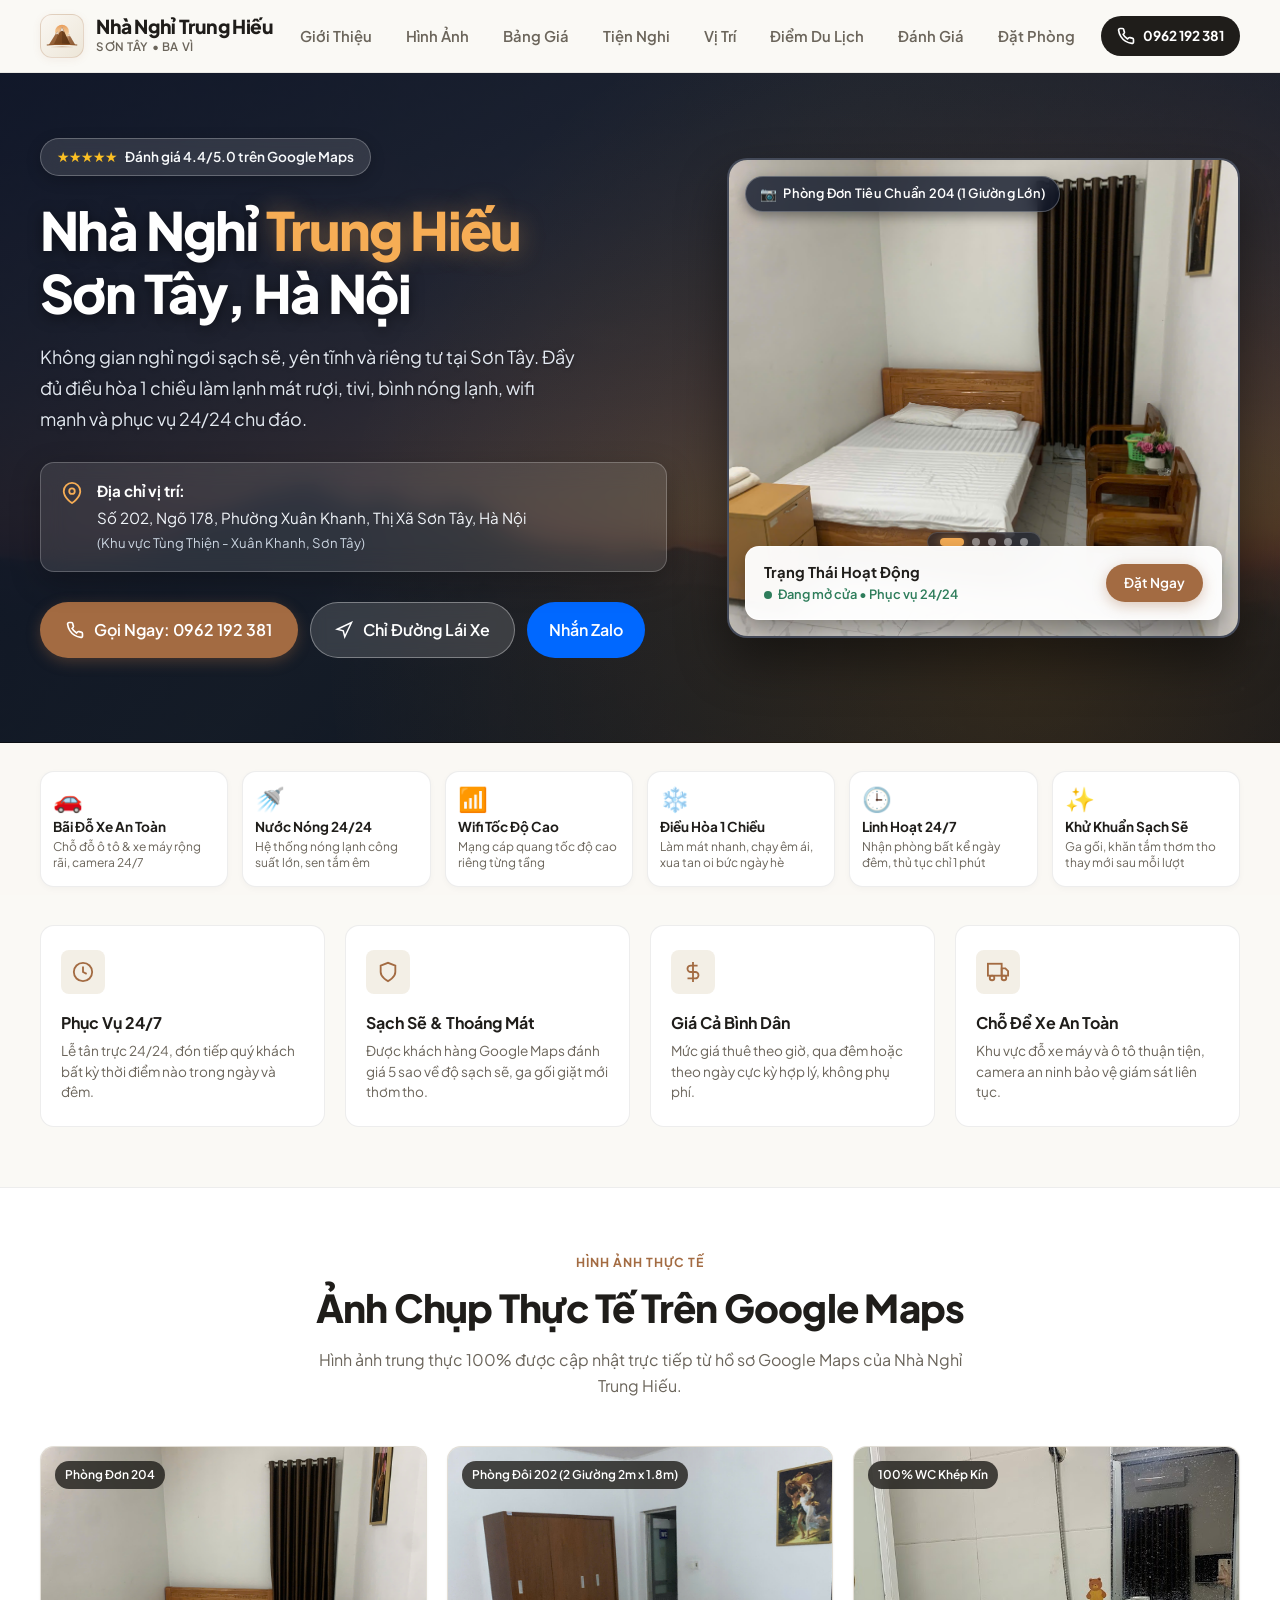
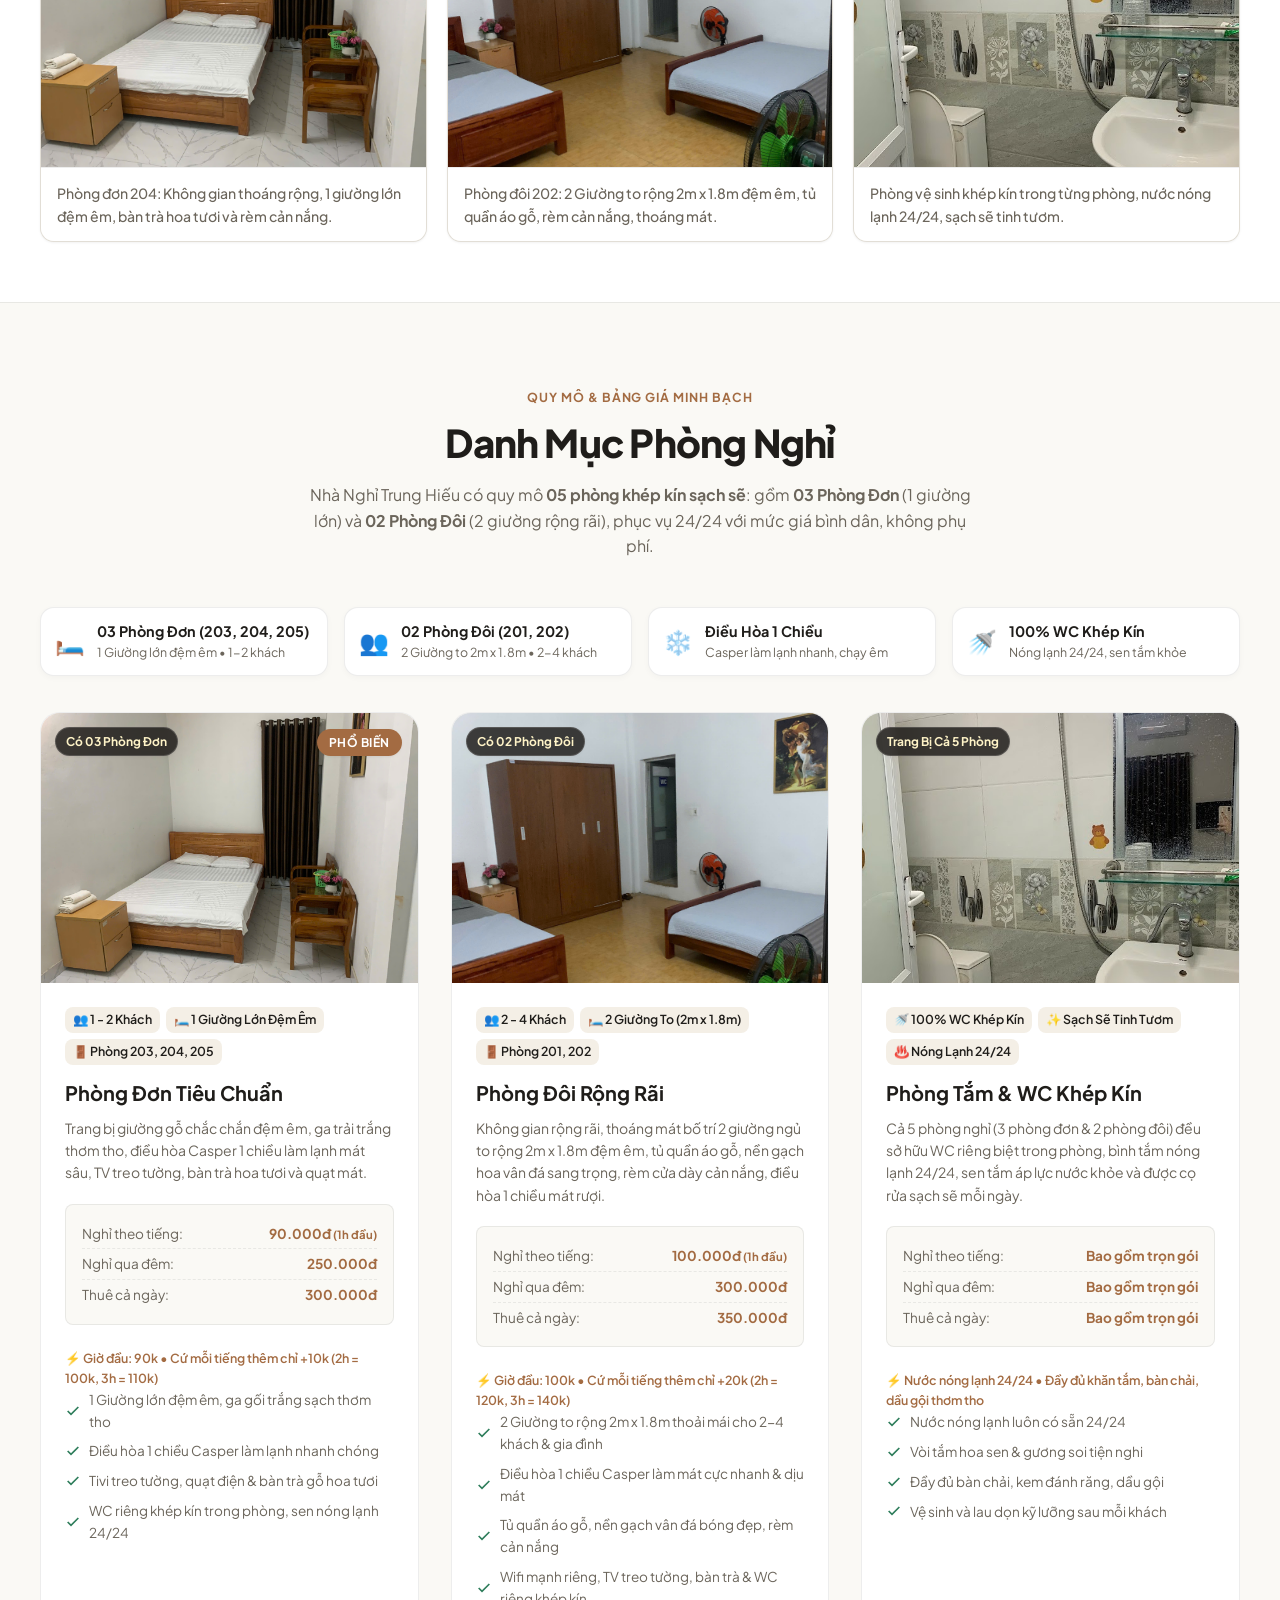
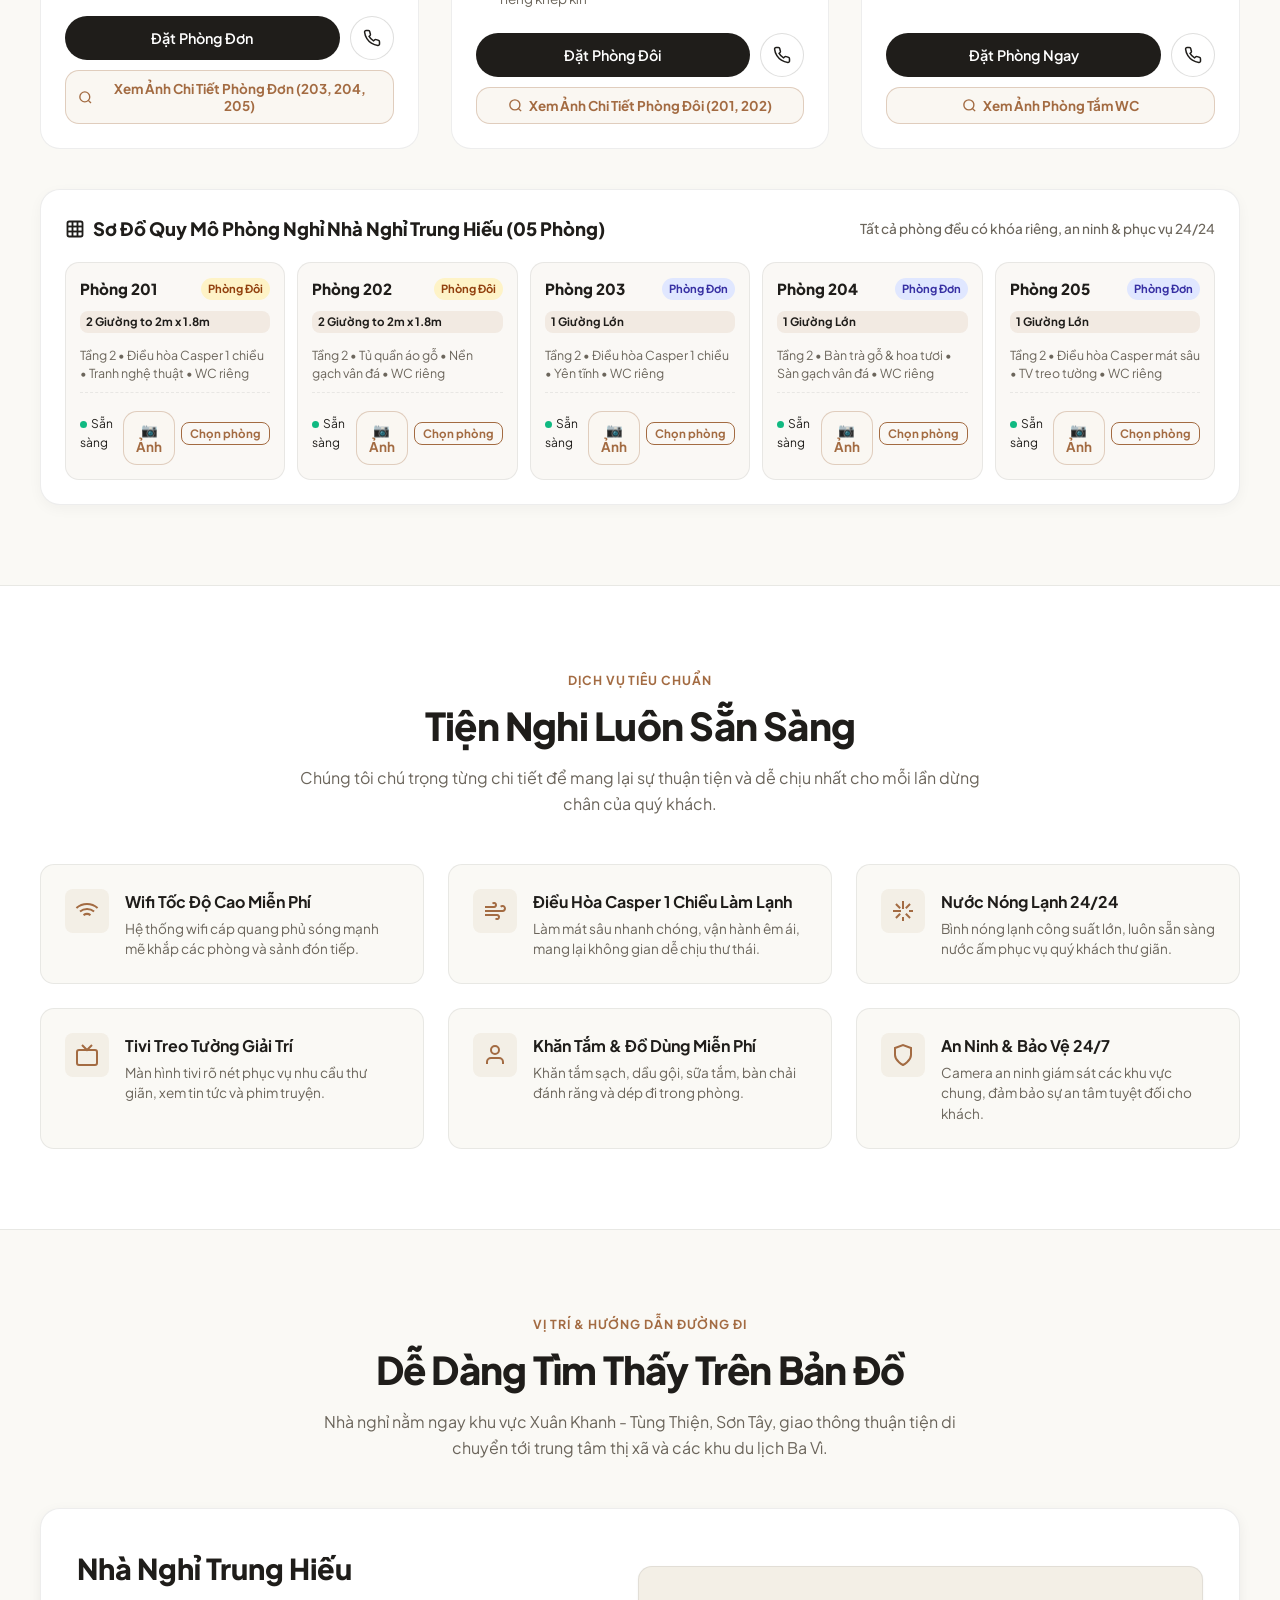
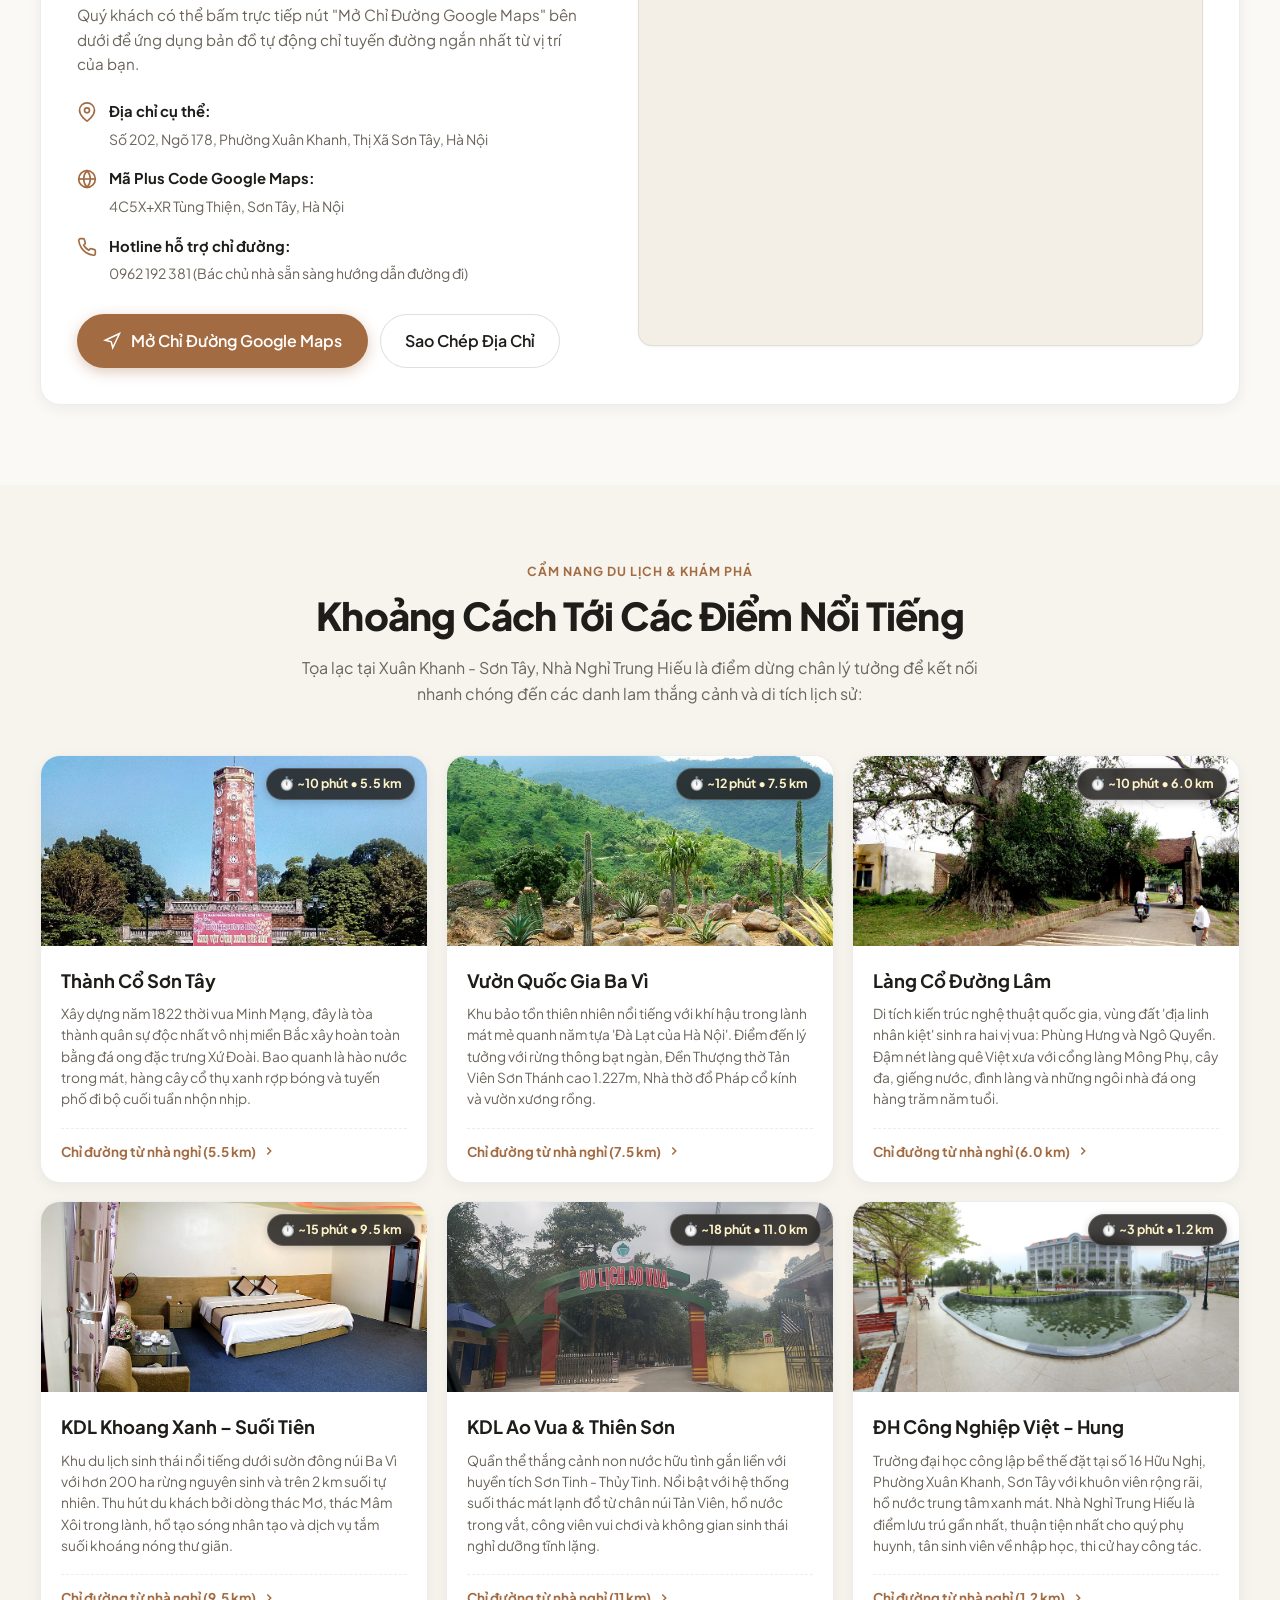
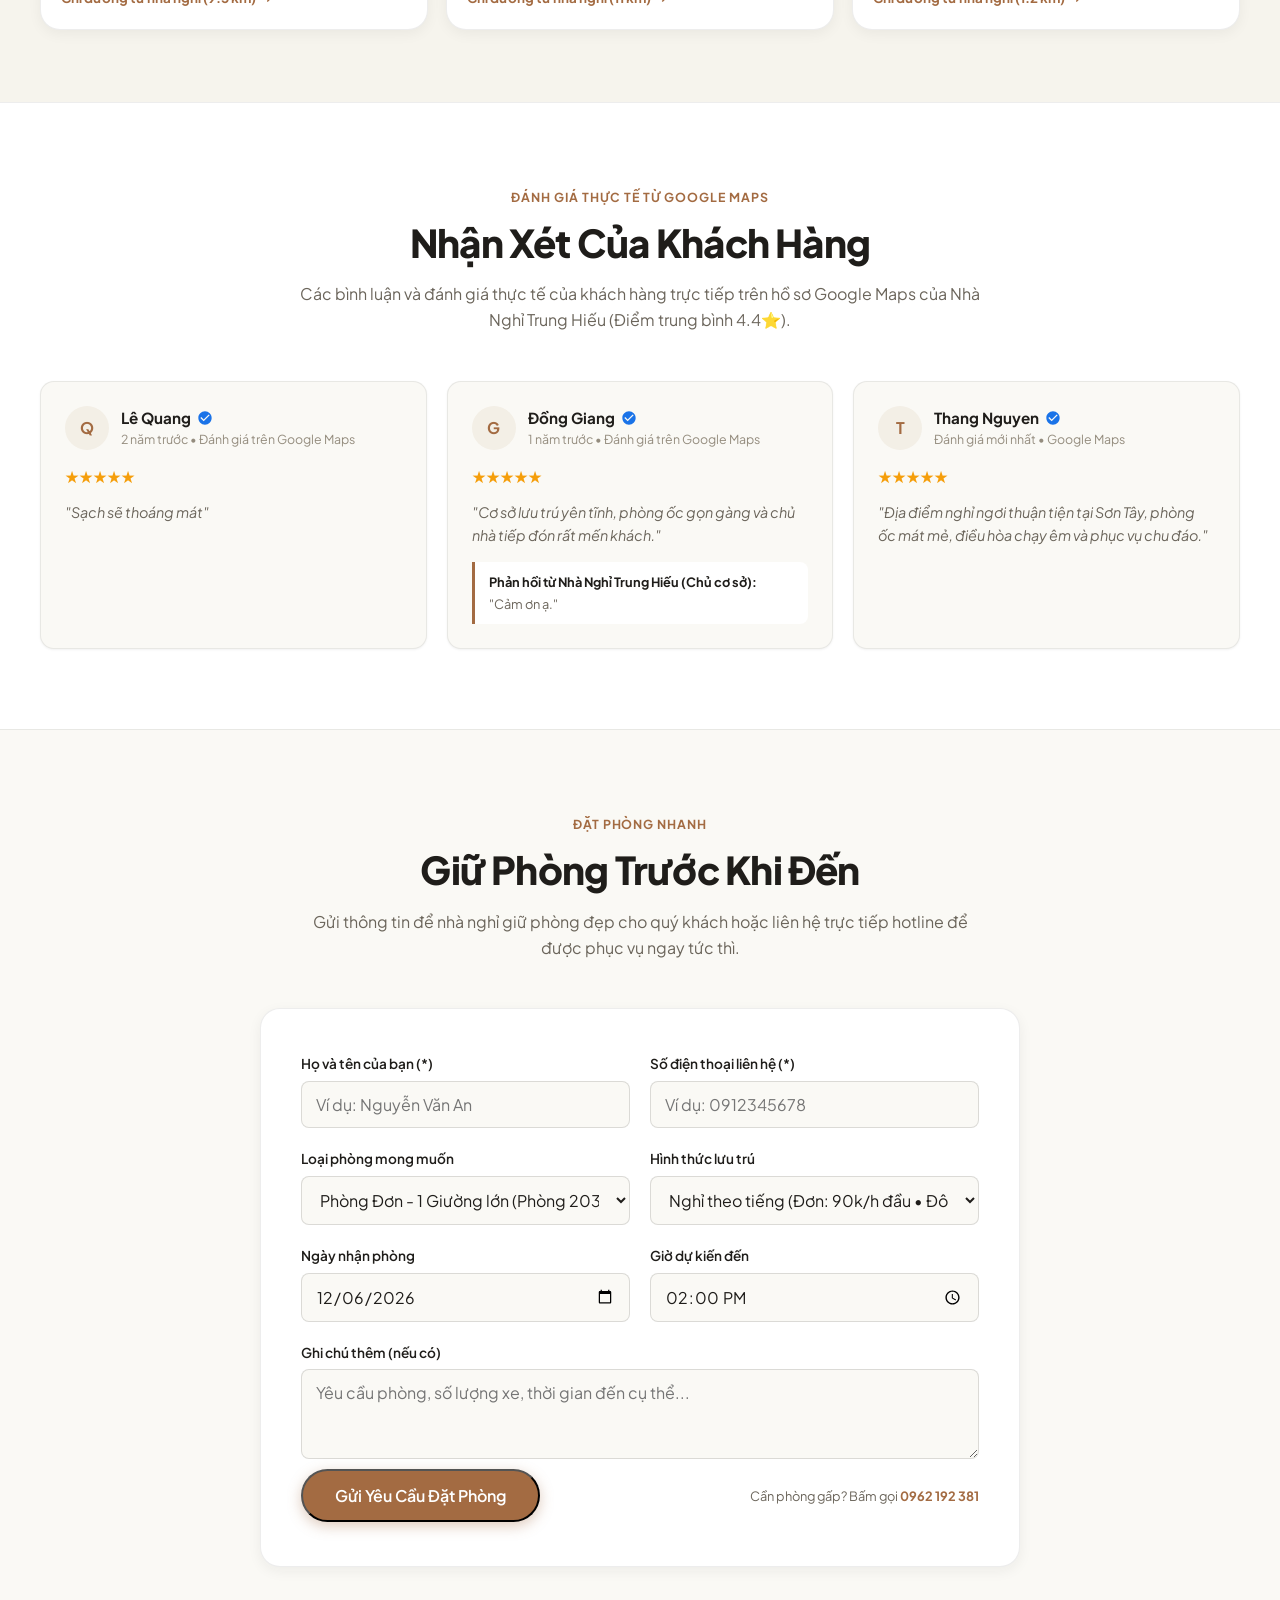
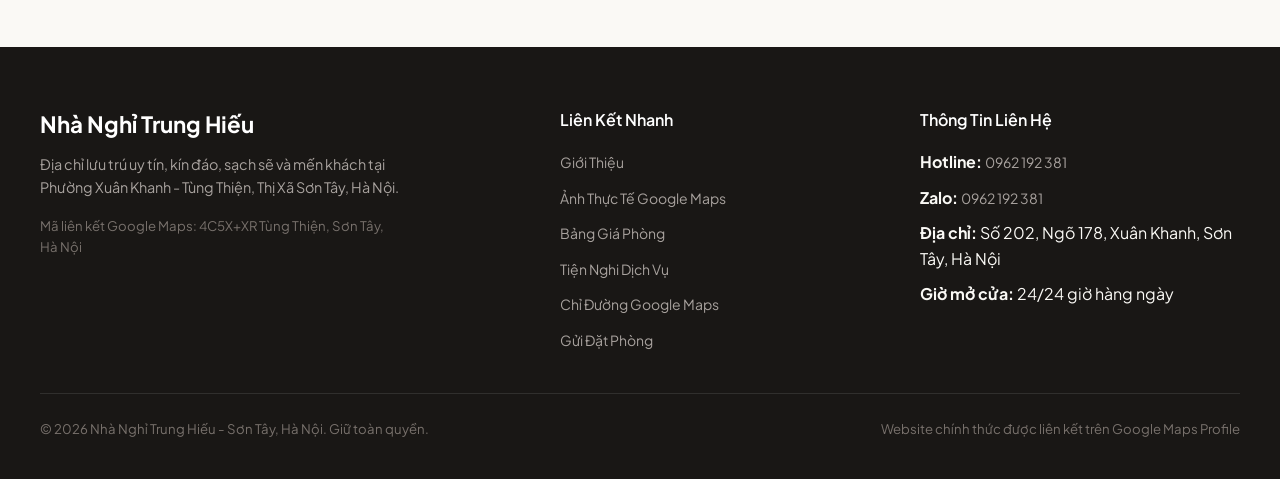
==== commit 4d216cb3: "feat: Cap nhat anh thuc te cac phong 201-205, them thu vien anh phong va dieu chinh bang gia" ====
--- a/src/main/resources/static/index.html
+++ b/src/main/resources/static/index.html
@@ -137,24 +137,24 @@
                         <!-- Hero Room Slider Container -->
                         <div class="hero-slider-track" id="heroSliderTrack">
                             <div class="hero-slide active">
-                                <img src="./images/real_map_2.jpg" alt="Ảnh thực tế phòng đơn - Giường gỗ đệm êm, điều hòa 1 chiều, TV treo tường">
-                                <span class="hero-slide-badge">Phòng Đơn Tiêu Chuẩn (1 Giường Lớn)</span>
+                                <img src="./images/204_2.jpg" alt="Ảnh thực tế phòng đơn 204 - Giường gỗ đệm êm, bàn trà hoa tươi, rèm cửa">
+                                <span class="hero-slide-badge">Phòng Đơn Tiêu Chuẩn 204 (1 Giường Lớn)</span>
                             </div>
                             <div class="hero-slide">
-                                <img src="./images/real_map_1.jpg" alt="Ảnh thực tế phòng đôi - Nền gạch vân đá sáng bóng, rèm cửa">
-                                <span class="hero-slide-badge">Phòng Đôi Rộng Rãi (2 Giường Lớn)</span>
+                                <img src="./images/202_2.jpg" alt="Ảnh thực tế phòng đôi 202 - 2 Giường to rộng 2m x 1.8m, tủ quần áo gỗ, thoáng mát">
+                                <span class="hero-slide-badge">Phòng Đôi 202 (2 Giường To 2m x 1.8m)</span>
                             </div>
                             <div class="hero-slide">
-                                <img src="./images/real_map_3.jpg" alt="Ảnh thực tế Google Maps - Phòng tắm & WC riêng sạch sẽ">
-                                <span class="hero-slide-badge">100% WC Khép Kín Riêng Biệt</span>
+                                <img src="./images/201_1.jpg" alt="Ảnh thực tế phòng đôi 201 - 2 Giường to 2m x 1.8m, tranh nghệ thuật">
+                                <span class="hero-slide-badge">Phòng Đôi 201 (2 Giường To 2m x 1.8m)</span>
                             </div>
                             <div class="hero-slide">
-                                <img src="./images/hero_room.jpg" alt="Không gian phòng nghỉ ngăn nắp, ga gối mới thơm tho">
-                                <span class="hero-slide-badge">Ga Gối Mới Tinh & Thơm Tho</span>
+                                <img src="./images/205_1.jpg" alt="Ảnh thực tế phòng đơn 205 - Điều hòa Casper 1 chiều làm lạnh mát rượi, TV treo tường">
+                                <span class="hero-slide-badge">Phòng Đơn 205 (Điều Hòa Casper • Mát Sâu)</span>
                             </div>
                             <div class="hero-slide">
-                                <img src="./images/deluxe_room.jpg" alt="Không gian yên tĩnh, thoáng mát cho giấc ngủ ngon">
-                                <span class="hero-slide-badge">Không Gian Riêng Tư & Yên Tĩnh</span>
+                                <img src="./images/real_map_3.jpg" alt="Ảnh thực tế Google Maps - Phòng tắm & WC riêng khép kín sạch sẽ">
+                                <span class="hero-slide-badge">100% WC Khép Kín Riêng Biệt (Nóng Lạnh 24/24)</span>
                             </div>
                         </div>
 
@@ -301,21 +301,21 @@
 
             <div class="gallery-grid">
                 <div class="gallery-item">
-                    <span class="gallery-badge">Google Maps Photo</span>
-                    <img src="./images/real_map_2.jpg" alt="Phòng ngủ thực tế trang bị tivi, điều hòa Casper, bàn ghế tiếp khách">
-                    <div class="gallery-caption">Phòng ngủ đầy đủ điều hòa Casper, tivi, bàn trà và khăn tắm sạch sẽ.</div>
+                    <span class="gallery-badge">Phòng Đơn 204</span>
+                    <img src="./images/204_2.jpg" alt="Ảnh thực tế phòng đơn 204 - 1 Giường lớn đệm êm, bàn trà hoa tươi, sàn gạch vân đá">
+                    <div class="gallery-caption">Phòng đơn 204: Không gian thoáng rộng, 1 giường lớn đệm êm, bàn trà hoa tươi và rèm cản nắng.</div>
                 </div>
 
                 <div class="gallery-item">
-                    <span class="gallery-badge">Google Maps Photo</span>
-                    <img src="./images/real_map_1.jpg" alt="Phòng nghỉ gọn gàng, nền gạch vân đá, rèm cửa cản nắng">
-                    <div class="gallery-caption">Không gian thoáng mát, nền gạch vân đá sáng bóng, rèm cửa chống nắng.</div>
+                    <span class="gallery-badge">Phòng Đôi 202 (2 Giường 2m x 1.8m)</span>
+                    <img src="./images/202_2.jpg" alt="Ảnh thực tế phòng đôi 202 - 2 giường to rộng 2m x 1.8m, tủ quần áo gỗ, thoáng mát">
+                    <div class="gallery-caption">Phòng đôi 202: 2 Giường to rộng 2m x 1.8m đệm êm, tủ quần áo gỗ, rèm cản nắng, thoáng mát.</div>
                 </div>
 
                 <div class="gallery-item">
-                    <span class="gallery-badge">Google Maps Photo</span>
+                    <span class="gallery-badge">100% WC Khép Kín</span>
                     <img src="./images/real_map_3.jpg" alt="Phòng tắm khép kín sạch sẽ với vòi sen tắm nóng lạnh">
-                    <div class="gallery-caption">Phòng vệ sinh khép kín, nước nóng lạnh 24/24, sạch sẽ tinh tươm.</div>
+                    <div class="gallery-caption">Phòng vệ sinh khép kín trong từng phòng, nước nóng lạnh 24/24, sạch sẽ tinh tươm.</div>
                 </div>
             </div>
         </div>
@@ -335,15 +335,15 @@
                 <div class="capacity-pill">
                     <span class="pill-icon">🛏️</span>
                     <div class="pill-info">
-                        <strong>03 Phòng Đơn</strong>
-                        <span>1 Giường lớn (1m6 - 1m8) • 1-2 khách</span>
+                        <strong>03 Phòng Đơn (203, 204, 205)</strong>
+                        <span>1 Giường lớn đệm êm • 1-2 khách</span>
                     </div>
                 </div>
                 <div class="capacity-pill">
                     <span class="pill-icon">👥</span>
                     <div class="pill-info">
-                        <strong>02 Phòng Đôi</strong>
-                        <span>2 Giường rộng rãi • 2-4 khách</span>
+                        <strong>02 Phòng Đôi (201, 202)</strong>
+                        <span>2 Giường to 2m x 1.8m • 2-4 khách</span>
                     </div>
                 </div>
                 <div class="capacity-pill">
@@ -363,21 +363,21 @@
             </div>
 
             <div class="rooms-grid">
-                <!-- Room 1: Phòng Đơn (03 Phòng) -->
+                <!-- Room 1: Phòng Đơn (03 Phòng: 203, 204, 205) -->
                 <div class="room-card">
                     <span class="room-badge-count">Có 03 Phòng Đơn</span>
                     <span class="room-badge-popular">Phổ Biến</span>
                     <div class="room-card-img-wrap">
-                        <img src="./images/real_map_2.jpg" alt="Ảnh thực tế phòng đơn tại Nhà Nghỉ Trung Hiếu">
+                        <img src="./images/204_2.jpg" alt="Ảnh thực tế phòng đơn tại Nhà Nghỉ Trung Hiếu">
                     </div>
                     <div class="room-card-body">
                         <div class="room-meta-tags">
                             <span class="room-meta-tag">👥 1 - 2 Khách</span>
-                            <span class="room-meta-tag">🛏️ 1 Giường Lớn (1m6 - 1m8)</span>
-                            <span class="room-meta-tag">🚪 Số lượng: 3 phòng</span>
+                            <span class="room-meta-tag">🛏️ 1 Giường Lớn Đệm Êm</span>
+                            <span class="room-meta-tag">🚪 Phòng 203, 204, 205</span>
                         </div>
                         <h3 class="room-card-title">Phòng Đơn Tiêu Chuẩn</h3>
-                        <p class="room-card-desc">Trang bị giường gỗ chắc chắn, đệm êm, điều hòa Casper 1 chiều làm lạnh mát sâu, tivi giải trí, bàn ghế uống trà thư giãn và quạt mát.</p>
+                        <p class="room-card-desc">Trang bị giường gỗ chắc chắn đệm êm, ga trải trắng thơm tho, điều hòa Casper 1 chiều làm lạnh mát sâu, TV treo tường, bàn trà hoa tươi và quạt mát.</p>
                         
                         <div class="room-pricing-box">
                             <div class="price-row">
@@ -398,7 +398,7 @@
                         <ul class="room-amenities-list">
                             <li>
                                 <svg width="16" height="16" viewBox="0 0 24 24" fill="none" stroke="currentColor" stroke-width="2.5"><polyline points="20 6 9 17 4 12"></polyline></svg>
-                                Giường gỗ đệm êm, ga trải sạch thay mới 100%
+                                1 Giường lớn đệm êm, ga gối trắng sạch thơm tho
                             </li>
                             <li>
                                 <svg width="16" height="16" viewBox="0 0 24 24" fill="none" stroke="currentColor" stroke-width="2.5"><polyline points="20 6 9 17 4 12"></polyline></svg>
@@ -406,11 +406,11 @@
                             </li>
                             <li>
                                 <svg width="16" height="16" viewBox="0 0 24 24" fill="none" stroke="currentColor" stroke-width="2.5"><polyline points="20 6 9 17 4 12"></polyline></svg>
-                                Tivi treo tường, quạt điện & bàn trà gỗ
+                                Tivi treo tường, quạt điện & bàn trà gỗ hoa tươi
                             </li>
                             <li>
                                 <svg width="16" height="16" viewBox="0 0 24 24" fill="none" stroke="currentColor" stroke-width="2.5"><polyline points="20 6 9 17 4 12"></polyline></svg>
-                                WC riêng khép kín trong phòng, sen nóng lạnh
+                                WC riêng khép kín trong phòng, sen nóng lạnh 24/24
                             </li>
                         </ul>
 
@@ -422,30 +422,30 @@
                         </div>
                         <button type="button" class="btn-view-gallery" data-room-id="phong-don">
                             <svg width="15" height="15" viewBox="0 0 24 24" fill="none" stroke="currentColor" stroke-width="2.2"><circle cx="11" cy="11" r="8"></circle><line x1="21" y1="21" x2="16.65" y2="16.65"></line></svg>
-                            Xem Ảnh Chi Tiết Phòng Đơn
+                            Xem Ảnh Chi Tiết Phòng Đơn (203, 204, 205)
                         </button>
                     </div>
                 </div>
 
-                <!-- Room 2: Phòng Đôi (02 Phòng) -->
+                <!-- Room 2: Phòng Đôi (02 Phòng: 201, 202) -->
                 <div class="room-card">
                     <span class="room-badge-count">Có 02 Phòng Đôi</span>
                     <div class="room-card-img-wrap">
-                        <img src="./images/real_map_1.jpg" alt="Ảnh thực tế phòng đôi rộng rãi tại Nhà Nghỉ Trung Hiếu">
+                        <img src="./images/202_2.jpg" alt="Ảnh thực tế phòng đôi rộng rãi 2 giường to 2m x 1.8m tại Nhà Nghỉ Trung Hiếu">
                     </div>
                     <div class="room-card-body">
                         <div class="room-meta-tags">
                             <span class="room-meta-tag">👥 2 - 4 Khách</span>
-                            <span class="room-meta-tag">🛏️ 2 Giường Rộng Rãi</span>
-                            <span class="room-meta-tag">🚪 Số lượng: 2 phòng</span>
+                            <span class="room-meta-tag">🛏️ 2 Giường To (2m x 1.8m)</span>
+                            <span class="room-meta-tag">🚪 Phòng 201, 202</span>
                         </div>
                         <h3 class="room-card-title">Phòng Đôi Rộng Rãi</h3>
-                        <p class="room-card-desc">Không gian rộng rãi, thoáng mát bố trí 2 giường ngủ lớn đệm êm, nền gạch hoa vân đá sang trọng, rèm cửa dày cản nắng, điều hòa 1 chiều mát rượi.</p>
+                        <p class="room-card-desc">Không gian rộng rãi, thoáng mát bố trí 2 giường ngủ to rộng 2m x 1.8m đệm êm, tủ quần áo gỗ, nền gạch hoa vân đá sang trọng, rèm cửa dày cản nắng, điều hòa 1 chiều mát rượi.</p>
                         
                         <div class="room-pricing-box">
                             <div class="price-row">
                                 <span class="label">Nghỉ theo tiếng:</span>
-                                <span class="value">90.000đ <small>(1h đầu)</small></span>
+                                <span class="value">100.000đ <small>(1h đầu)</small></span>
                             </div>
                             <div class="price-row">
                                 <span class="label">Nghỉ qua đêm:</span>
@@ -456,24 +456,24 @@
                                 <span class="value">350.000đ</span>
                             </div>
                         </div>
-                        <div class="price-hourly-note">⚡ Giờ đầu: 90k • Cứ mỗi tiếng thêm chỉ +10k (2h = 100k, 3h = 110k)</div>
+                        <div class="price-hourly-note">⚡ Giờ đầu: 100k • Cứ mỗi tiếng thêm chỉ +20k (2h = 120k, 3h = 140k)</div>
 
                         <ul class="room-amenities-list">
                             <li>
                                 <svg width="16" height="16" viewBox="0 0 24 24" fill="none" stroke="currentColor" stroke-width="2.5"><polyline points="20 6 9 17 4 12"></polyline></svg>
-                                2 Giường lớn thoải mái cho gia đình & nhóm bạn
+                                2 Giường to rộng 2m x 1.8m thoải mái cho 2-4 khách & gia đình
                             </li>
                             <li>
                                 <svg width="16" height="16" viewBox="0 0 24 24" fill="none" stroke="currentColor" stroke-width="2.5"><polyline points="20 6 9 17 4 12"></polyline></svg>
-                                Điều hòa 1 chiều Casper làm mát cực nhanh
+                                Điều hòa 1 chiều Casper làm mát cực nhanh & dịu mát
                             </li>
                             <li>
                                 <svg width="16" height="16" viewBox="0 0 24 24" fill="none" stroke="currentColor" stroke-width="2.5"><polyline points="20 6 9 17 4 12"></polyline></svg>
-                                Nền gạch vân đá bóng đẹp, rèm cửa cản nắng
+                                Tủ quần áo gỗ, nền gạch vân đá bóng đẹp, rèm cản nắng
                             </li>
                             <li>
                                 <svg width="16" height="16" viewBox="0 0 24 24" fill="none" stroke="currentColor" stroke-width="2.5"><polyline points="20 6 9 17 4 12"></polyline></svg>
-                                Wifi mạnh riêng, bàn trà & WC riêng khép kín
+                                Wifi mạnh riêng, TV treo tường, bàn trà & WC riêng khép kín
                             </li>
                         </ul>
 
@@ -485,7 +485,7 @@
                         </div>
                         <button type="button" class="btn-view-gallery" data-room-id="phong-thoang-mat">
                             <svg width="15" height="15" viewBox="0 0 24 24" fill="none" stroke="currentColor" stroke-width="2.2"><circle cx="11" cy="11" r="8"></circle><line x1="21" y1="21" x2="16.65" y2="16.65"></line></svg>
-                            Xem Ảnh Chi Tiết Phòng Đôi
+                            Xem Ảnh Chi Tiết Phòng Đôi (201, 202)
                         </button>
                     </div>
                 </div>
@@ -573,49 +573,17 @@
                 <div class="inventory-grid">
                     <div class="inventory-item">
                         <div class="inventory-item-top">
-                            <span class="inventory-room-code">Phòng 101</span>
-                            <span class="inventory-type-badge single">Phòng Đơn</span>
-                        </div>
-                        <div class="inventory-desc">1 Giường lớn (1m6) • Tầng 1 • Điều hòa 1 chiều • WC riêng</div>
+                            <span class="inventory-room-code">Phòng 201</span>
+                            <span class="inventory-type-badge double">Phòng Đôi</span>
+                        </div>
+                        <span class="inventory-bed-badge">2 Giường to 2m x 1.8m</span>
+                        <div class="inventory-desc">Tầng 2 • Điều hòa Casper 1 chiều • Tranh nghệ thuật • WC riêng</div>
                         <div class="inventory-status-row">
                             <span><span class="status-dot"></span>Sẵn sàng</span>
-                            <button type="button" class="btn-select-room" data-room-name="Phòng Đơn (1 Giường Lớn)">Chọn phòng</button>
-                        </div>
-                    </div>
-
-                    <div class="inventory-item">
-                        <div class="inventory-item-top">
-                            <span class="inventory-room-code">Phòng 102</span>
-                            <span class="inventory-type-badge single">Phòng Đơn</span>
-                        </div>
-                        <div class="inventory-desc">1 Giường lớn (1m6) • Tầng 2 • Điều hòa 1 chiều • Yên tĩnh</div>
-                        <div class="inventory-status-row">
-                            <span><span class="status-dot"></span>Sẵn sàng</span>
-                            <button type="button" class="btn-select-room" data-room-name="Phòng Đơn (1 Giường Lớn)">Chọn phòng</button>
-                        </div>
-                    </div>
-
-                    <div class="inventory-item">
-                        <div class="inventory-item-top">
-                            <span class="inventory-room-code">Phòng 103</span>
-                            <span class="inventory-type-badge single">Phòng Đơn</span>
-                        </div>
-                        <div class="inventory-desc">1 Giường lớn (1m8) • Tầng 2 • Ban công thoáng • WC riêng</div>
-                        <div class="inventory-status-row">
-                            <span><span class="status-dot"></span>Sẵn sàng</span>
-                            <button type="button" class="btn-select-room" data-room-name="Phòng Đơn (1 Giường Lớn)">Chọn phòng</button>
-                        </div>
-                    </div>
-
-                    <div class="inventory-item">
-                        <div class="inventory-item-top">
-                            <span class="inventory-room-code">Phòng 201</span>
-                            <span class="inventory-type-badge double">Phòng Đôi</span>
-                        </div>
-                        <div class="inventory-desc">2 Giường rộng rãi • Tầng 1 • Gia đình / Nhóm • WC riêng</div>
-                        <div class="inventory-status-row">
-                            <span><span class="status-dot"></span>Sẵn sàng</span>
-                            <button type="button" class="btn-select-room" data-room-name="Phòng Đôi (2 Giường Rộng)">Chọn phòng</button>
+                            <div class="btn-inventory-actions">
+                                <button type="button" class="btn-inventory-photo btn-view-gallery" data-room-id="phong-201" title="Xem ảnh phòng 201">📷 Ảnh</button>
+                                <button type="button" class="btn-select-room" data-room-code="Phòng 201" data-room-type="double" data-bed-info="2 Giường to 2m x 1.8m">Chọn phòng</button>
+                            </div>
                         </div>
                     </div>
 
@@ -624,10 +592,62 @@
                             <span class="inventory-room-code">Phòng 202</span>
                             <span class="inventory-type-badge double">Phòng Đôi</span>
                         </div>
-                        <div class="inventory-desc">2 Giường rộng rãi • Tầng 2 • Nền gạch vân đá • Thoáng mát</div>
+                        <span class="inventory-bed-badge">2 Giường to 2m x 1.8m</span>
+                        <div class="inventory-desc">Tầng 2 • Tủ quần áo gỗ • Nền gạch vân đá • WC riêng</div>
                         <div class="inventory-status-row">
                             <span><span class="status-dot"></span>Sẵn sàng</span>
-                            <button type="button" class="btn-select-room" data-room-name="Phòng Đôi (2 Giường Rộng)">Chọn phòng</button>
+                            <div class="btn-inventory-actions">
+                                <button type="button" class="btn-inventory-photo btn-view-gallery" data-room-id="phong-202" title="Xem ảnh phòng 202">📷 Ảnh</button>
+                                <button type="button" class="btn-select-room" data-room-code="Phòng 202" data-room-type="double" data-bed-info="2 Giường to 2m x 1.8m">Chọn phòng</button>
+                            </div>
+                        </div>
+                    </div>
+
+                    <div class="inventory-item">
+                        <div class="inventory-item-top">
+                            <span class="inventory-room-code">Phòng 203</span>
+                            <span class="inventory-type-badge single">Phòng Đơn</span>
+                        </div>
+                        <span class="inventory-bed-badge">1 Giường Lớn</span>
+                        <div class="inventory-desc">Tầng 2 • Điều hòa Casper 1 chiều • Yên tĩnh • WC riêng</div>
+                        <div class="inventory-status-row">
+                            <span><span class="status-dot"></span>Sẵn sàng</span>
+                            <div class="btn-inventory-actions">
+                                <button type="button" class="btn-inventory-photo btn-view-gallery" data-room-id="phong-203" title="Xem ảnh phòng 203">📷 Ảnh</button>
+                                <button type="button" class="btn-select-room" data-room-code="Phòng 203" data-room-type="single" data-bed-info="1 Giường Lớn">Chọn phòng</button>
+                            </div>
+                        </div>
+                    </div>
+
+                    <div class="inventory-item">
+                        <div class="inventory-item-top">
+                            <span class="inventory-room-code">Phòng 204</span>
+                            <span class="inventory-type-badge single">Phòng Đơn</span>
+                        </div>
+                        <span class="inventory-bed-badge">1 Giường Lớn</span>
+                        <div class="inventory-desc">Tầng 2 • Bàn trà gỗ & hoa tươi • Sàn gạch vân đá • WC riêng</div>
+                        <div class="inventory-status-row">
+                            <span><span class="status-dot"></span>Sẵn sàng</span>
+                            <div class="btn-inventory-actions">
+                                <button type="button" class="btn-inventory-photo btn-view-gallery" data-room-id="phong-204" title="Xem ảnh phòng 204">📷 Ảnh</button>
+                                <button type="button" class="btn-select-room" data-room-code="Phòng 204" data-room-type="single" data-bed-info="1 Giường Lớn">Chọn phòng</button>
+                            </div>
+                        </div>
+                    </div>
+
+                    <div class="inventory-item">
+                        <div class="inventory-item-top">
+                            <span class="inventory-room-code">Phòng 205</span>
+                            <span class="inventory-type-badge single">Phòng Đơn</span>
+                        </div>
+                        <span class="inventory-bed-badge">1 Giường Lớn</span>
+                        <div class="inventory-desc">Tầng 2 • Điều hòa Casper mát sâu • TV treo tường • WC riêng</div>
+                        <div class="inventory-status-row">
+                            <span><span class="status-dot"></span>Sẵn sàng</span>
+                            <div class="btn-inventory-actions">
+                                <button type="button" class="btn-inventory-photo btn-view-gallery" data-room-id="phong-205" title="Xem ảnh phòng 205">📷 Ảnh</button>
+                                <button type="button" class="btn-select-room" data-room-code="Phòng 205" data-room-type="single" data-bed-info="1 Giường Lớn">Chọn phòng</button>
+                            </div>
                         </div>
                     </div>
                 </div>
@@ -1031,17 +1051,17 @@
                         <div class="form-group">
                             <label for="roomType">Loại phòng mong muốn</label>
                             <select id="roomType" class="form-control">
-                                <option value="Phòng Đơn (1 Giường Lớn)">Phòng Đơn - 1 Giường lớn (Có 3 phòng • 1-2 người)</option>
-                                <option value="Phòng Đôi (2 Giường Rộng)">Phòng Đôi - 2 Giường rộng (Có 2 phòng • 2-4 người)</option>
+                                <option value="Phòng Đơn (1 Giường Lớn)">Phòng Đơn - 1 Giường lớn (Phòng 203, 204, 205 • 1-2 người)</option>
+                                <option value="Phòng Đôi (2 Giường Rộng)">Phòng Đôi - 2 Giường to rộng 2m x 1.8m (Phòng 201, 202 • 2-4 người)</option>
                             </select>
                         </div>
 
                         <div class="form-group">
                             <label for="rentalType">Hình thức lưu trú</label>
                             <select id="rentalType" class="form-control">
-                                <option value="Nghỉ theo tiếng">Nghỉ theo tiếng (90k 1h đầu • +10k/tiếng sau)</option>
-                                <option value="Nghỉ qua đêm">Nghỉ qua đêm (250.000đ - 300.000đ)</option>
-                                <option value="Thuê cả ngày">Thuê cả ngày (300.000đ - 350.000đ)</option>
+                                <option value="Nghỉ theo tiếng">Nghỉ theo tiếng (Đơn: 90k/h đầu • Đôi: 100k/h đầu)</option>
+                                <option value="Nghỉ qua đêm">Nghỉ qua đêm (Đơn: 250.000đ • Đôi: 300.000đ)</option>
+                                <option value="Thuê cả ngày">Thuê cả ngày (Đơn: 300.000đ • Đôi: 350.000đ)</option>
                                 <option value="Lưu trú dài ngày">Lưu trú dài ngày (Ưu đãi giá tốt)</option>
                             </select>
                         </div>
--- a/src/main/resources/static/css/style.css
+++ b/src/main/resources/static/css/style.css
@@ -312,7 +312,7 @@
   padding: 65px 0 85px;
   background-image: 
     linear-gradient(135deg, rgba(15, 23, 42, 0.88) 0%, rgba(24, 33, 47, 0.82) 45%, rgba(15, 23, 42, 0.70) 100%),
-    url('/images/bavi_sunset.jpg');
+    url('../images/bavi_sunset.jpg');
   background-size: cover;
   background-position: center bottom;
   background-repeat: no-repeat;
@@ -530,10 +530,10 @@
   position: relative;
   border-radius: var(--radius-lg);
   overflow: hidden;
-  height: 460px;
+  height: 480px;
   box-shadow: 0 24px 50px rgba(0, 0, 0, 0.45);
   border: 2px solid rgba(255, 255, 255, 0.22);
-  background: rgba(15, 23, 42, 0.8);
+  background: #0f172a;
   user-select: none;
 }
 
@@ -552,7 +552,7 @@
   opacity: 0;
   visibility: hidden;
   transition: opacity 0.75s cubic-bezier(0.4, 0, 0.2, 1), transform 0.75s cubic-bezier(0.4, 0, 0.2, 1);
-  transform: scale(1.05);
+  transform: scale(1.04);
 }
 
 .hero-slide.active {
@@ -566,6 +566,7 @@
   width: 100%;
   height: 100%;
   object-fit: cover;
+  object-position: center 38%;
   display: block;
 }
 
@@ -866,6 +867,7 @@
   width: 100%;
   height: 320px;
   object-fit: cover;
+  object-position: center 38%;
   transition: transform 0.4s ease;
 }
 
@@ -951,7 +953,7 @@
 
 .room-card-img-wrap {
   position: relative;
-  height: 250px;
+  height: 270px;
   overflow: hidden;
   background: var(--bg-subtle);
 }
@@ -960,7 +962,8 @@
   width: 100%;
   height: 100%;
   object-fit: cover;
-  transition: transform 0.5s ease;
+  object-position: center 38%;
+  transition: transform 0.5s cubic-bezier(0.2, 0.8, 0.2, 1);
 }
 
 .room-card:hover .room-card-img-wrap img {
@@ -1285,6 +1288,7 @@
   font-size: 0.75rem;
   padding-top: 8px;
   border-top: 1px dashed var(--border-light);
+  gap: 6px;
 }
 
 .status-dot {
@@ -1296,16 +1300,55 @@
   margin-right: 4px;
 }
 
+.inventory-bed-badge {
+  display: inline-block;
+  font-size: 0.72rem;
+  font-weight: 700;
+  color: var(--accent-wood-dark);
+  background: rgba(163, 107, 66, 0.1);
+  padding: 2px 6px;
+  border-radius: var(--radius-sm);
+  margin-bottom: 4px;
+}
+
+.btn-inventory-actions {
+  display: flex;
+  align-items: center;
+  gap: 6px;
+}
+
+.btn-inventory-photo {
+  background: #FFFFFF;
+  border: 1px solid var(--border-medium);
+  color: var(--text-muted);
+  font-size: 0.72rem;
+  font-weight: 600;
+  padding: 3px 7px;
+  border-radius: var(--radius-sm);
+  cursor: pointer;
+  display: inline-flex;
+  align-items: center;
+  gap: 3px;
+  transition: all 0.2s ease;
+}
+
+.btn-inventory-photo:hover {
+  background: #F4EFE6;
+  border-color: var(--accent-wood);
+  color: var(--accent-wood);
+}
+
 .btn-select-room {
   background: transparent;
   border: 1px solid var(--accent-wood);
   color: var(--accent-wood);
-  font-size: 0.75rem;
+  font-size: 0.72rem;
   font-weight: 700;
   padding: 3px 8px;
   border-radius: var(--radius-sm);
   cursor: pointer;
   transition: all 0.2s ease;
+  white-space: nowrap;
 }
 
 .btn-select-room:hover {
@@ -2087,10 +2130,10 @@
 .gallery-modal-container {
   background: #FFFFFF;
   border-radius: var(--radius-lg);
-  max-width: 740px;
-  width: 100%;
+  max-width: 860px;
+  width: 94%;
   overflow: hidden;
-  box-shadow: 0 20px 50px rgba(0, 0, 0, 0.3);
+  box-shadow: 0 25px 60px rgba(0, 0, 0, 0.55);
   position: relative;
   display: flex;
   flex-direction: column;
@@ -2108,6 +2151,7 @@
   display: flex;
   align-items: center;
   justify-content: space-between;
+  background: #FAF8F5;
 }
 
 .gallery-modal-header h3 {
@@ -2135,18 +2179,23 @@
 
 .gallery-main-view {
   position: relative;
-  background: #1C1917;
-  height: 360px;
+  background: #0b1120;
+  height: 500px;
+  max-height: 68vh;
   display: flex;
   align-items: center;
   justify-content: center;
+  overflow: hidden;
 }
 
 .gallery-main-img {
-  width: 100%;
-  height: 100%;
-  object-fit: cover;
+  max-width: 100%;
+  max-height: 100%;
+  width: auto;
+  height: auto;
+  object-fit: contain;
   transition: opacity 0.2s ease;
+  display: block;
 }
 
 .gallery-nav-btn {
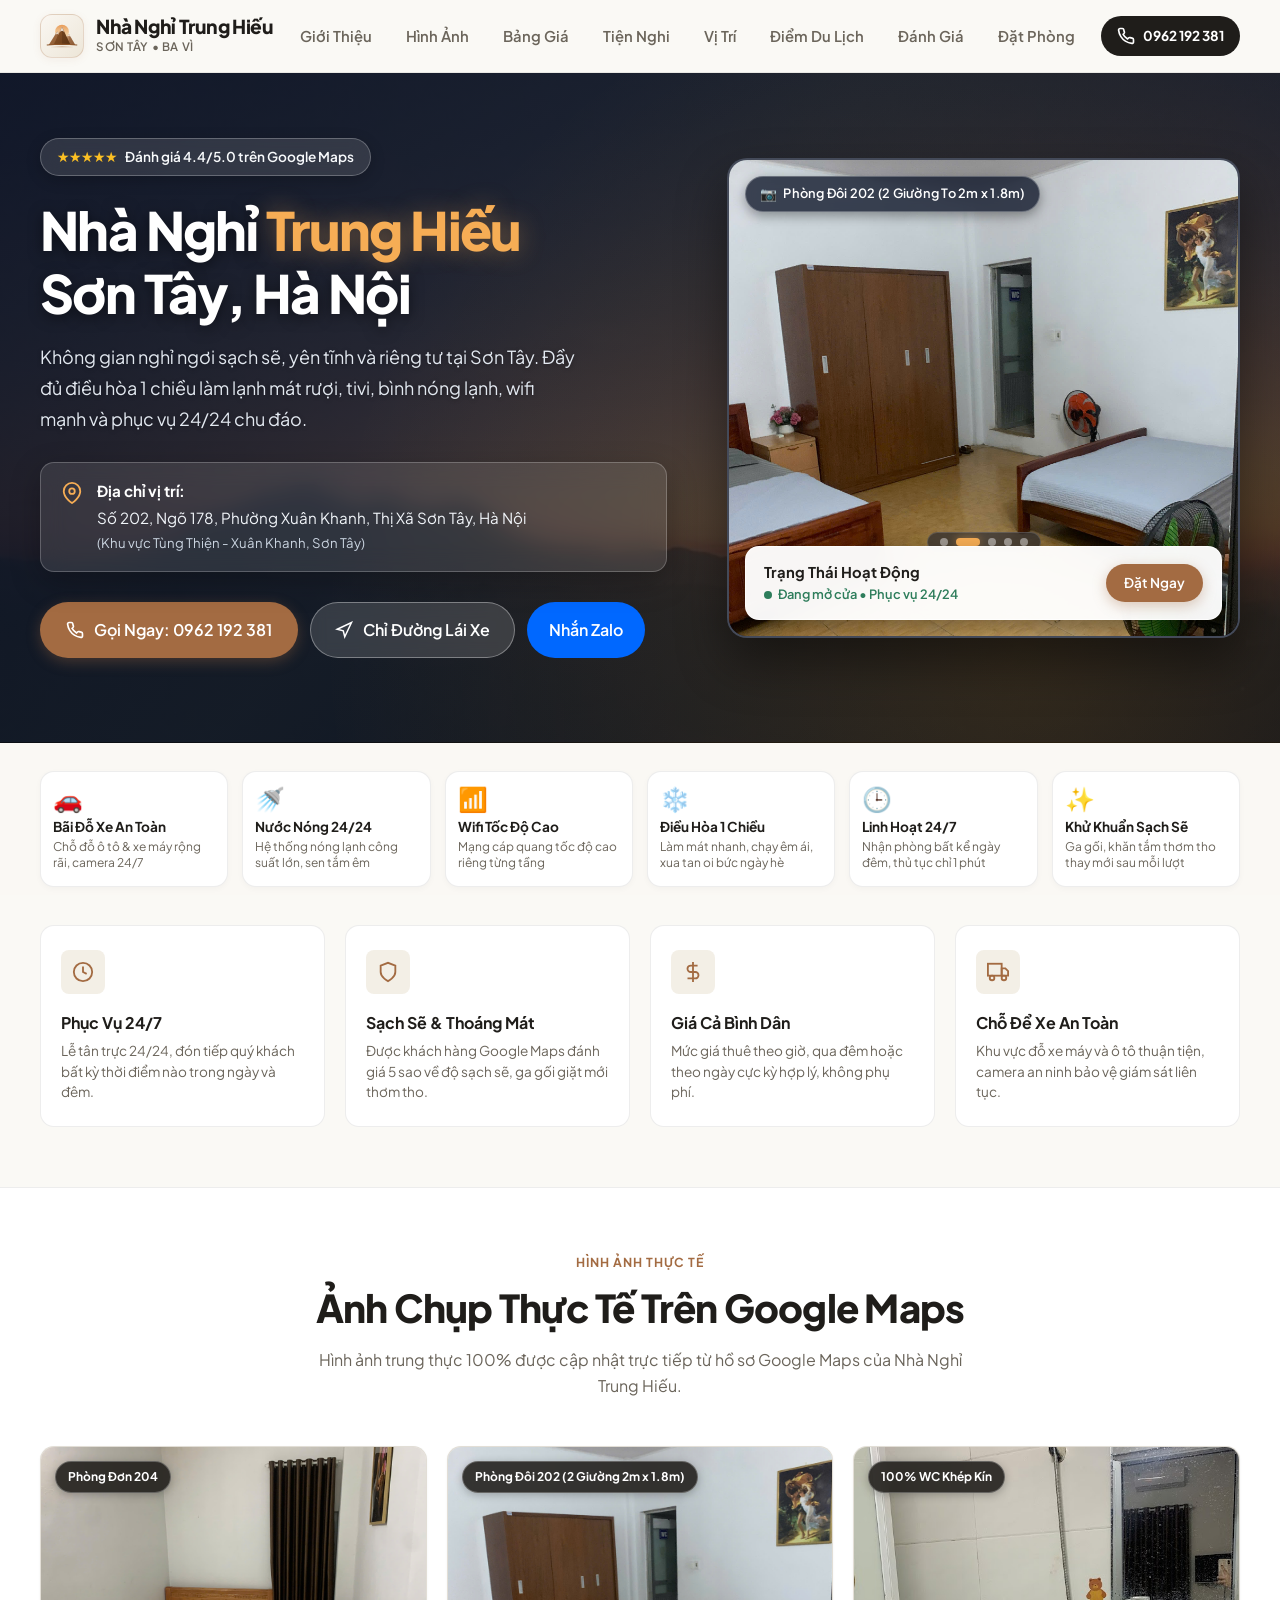
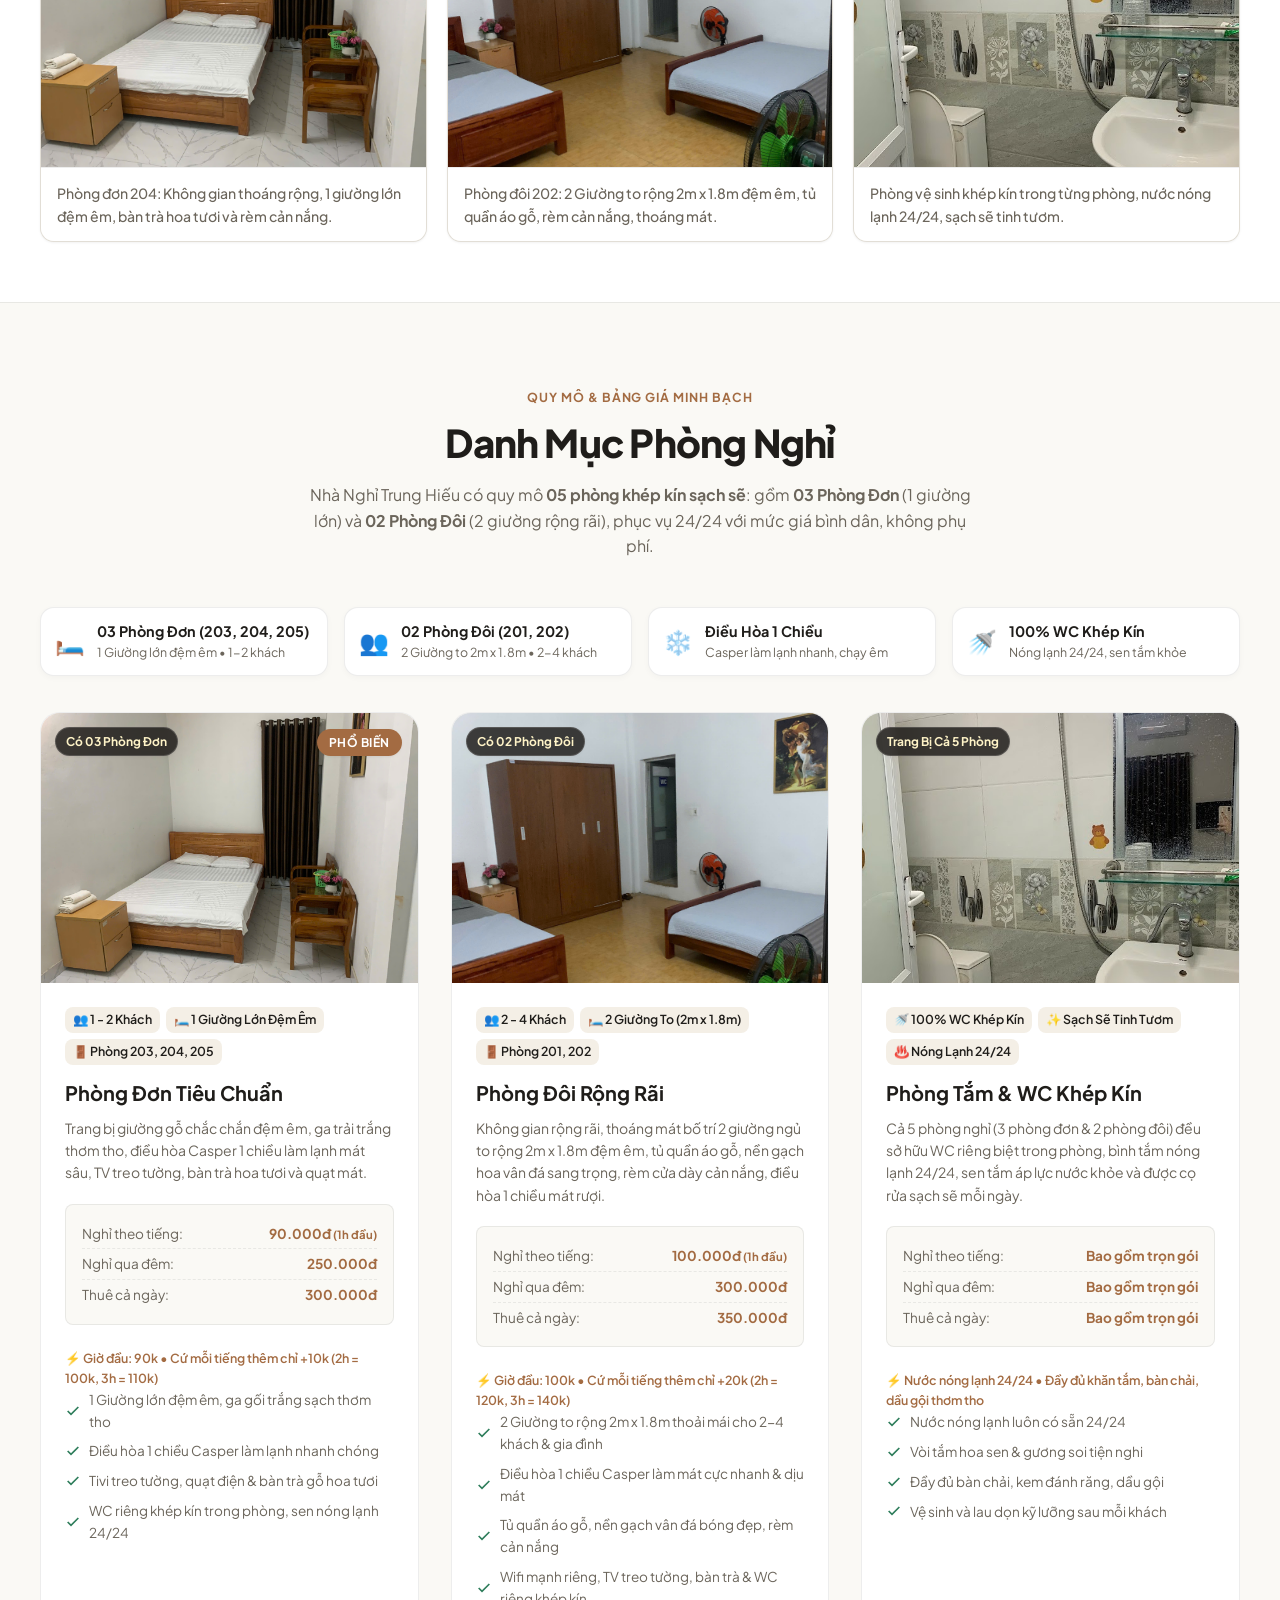
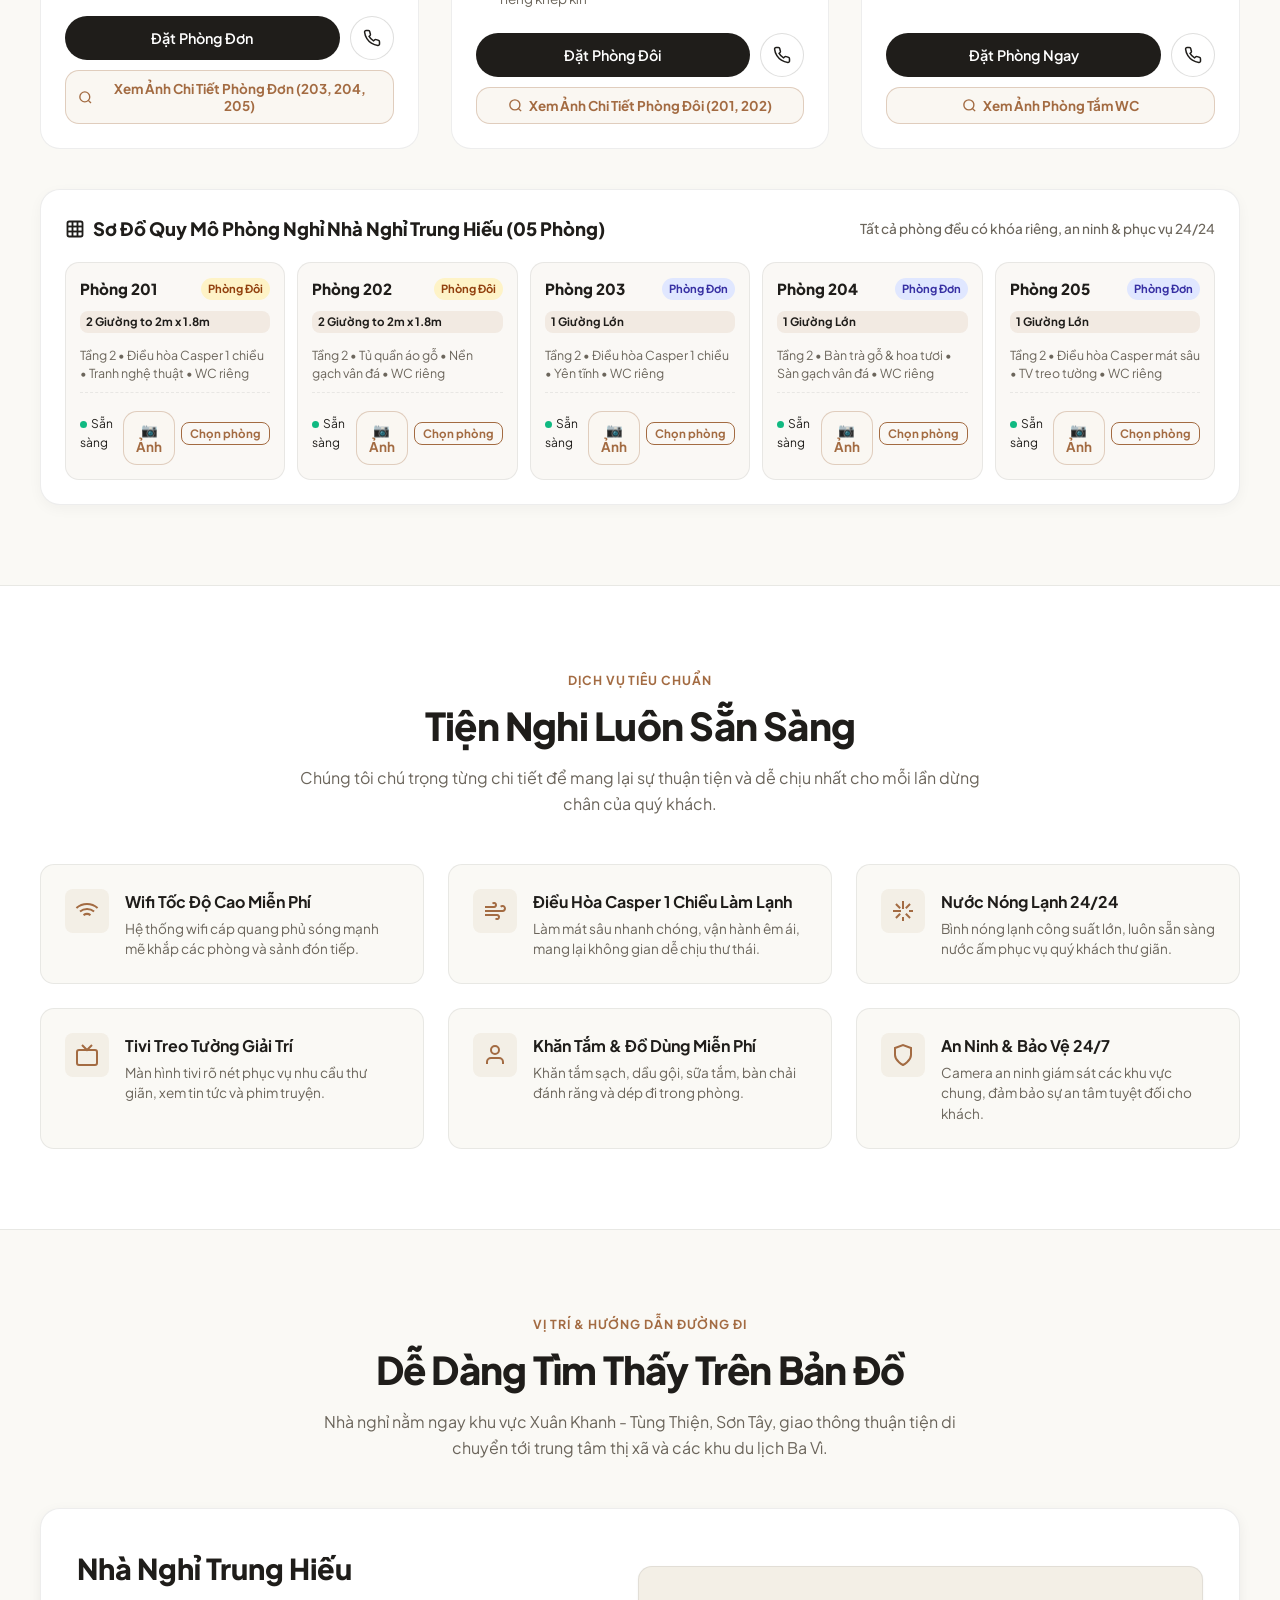
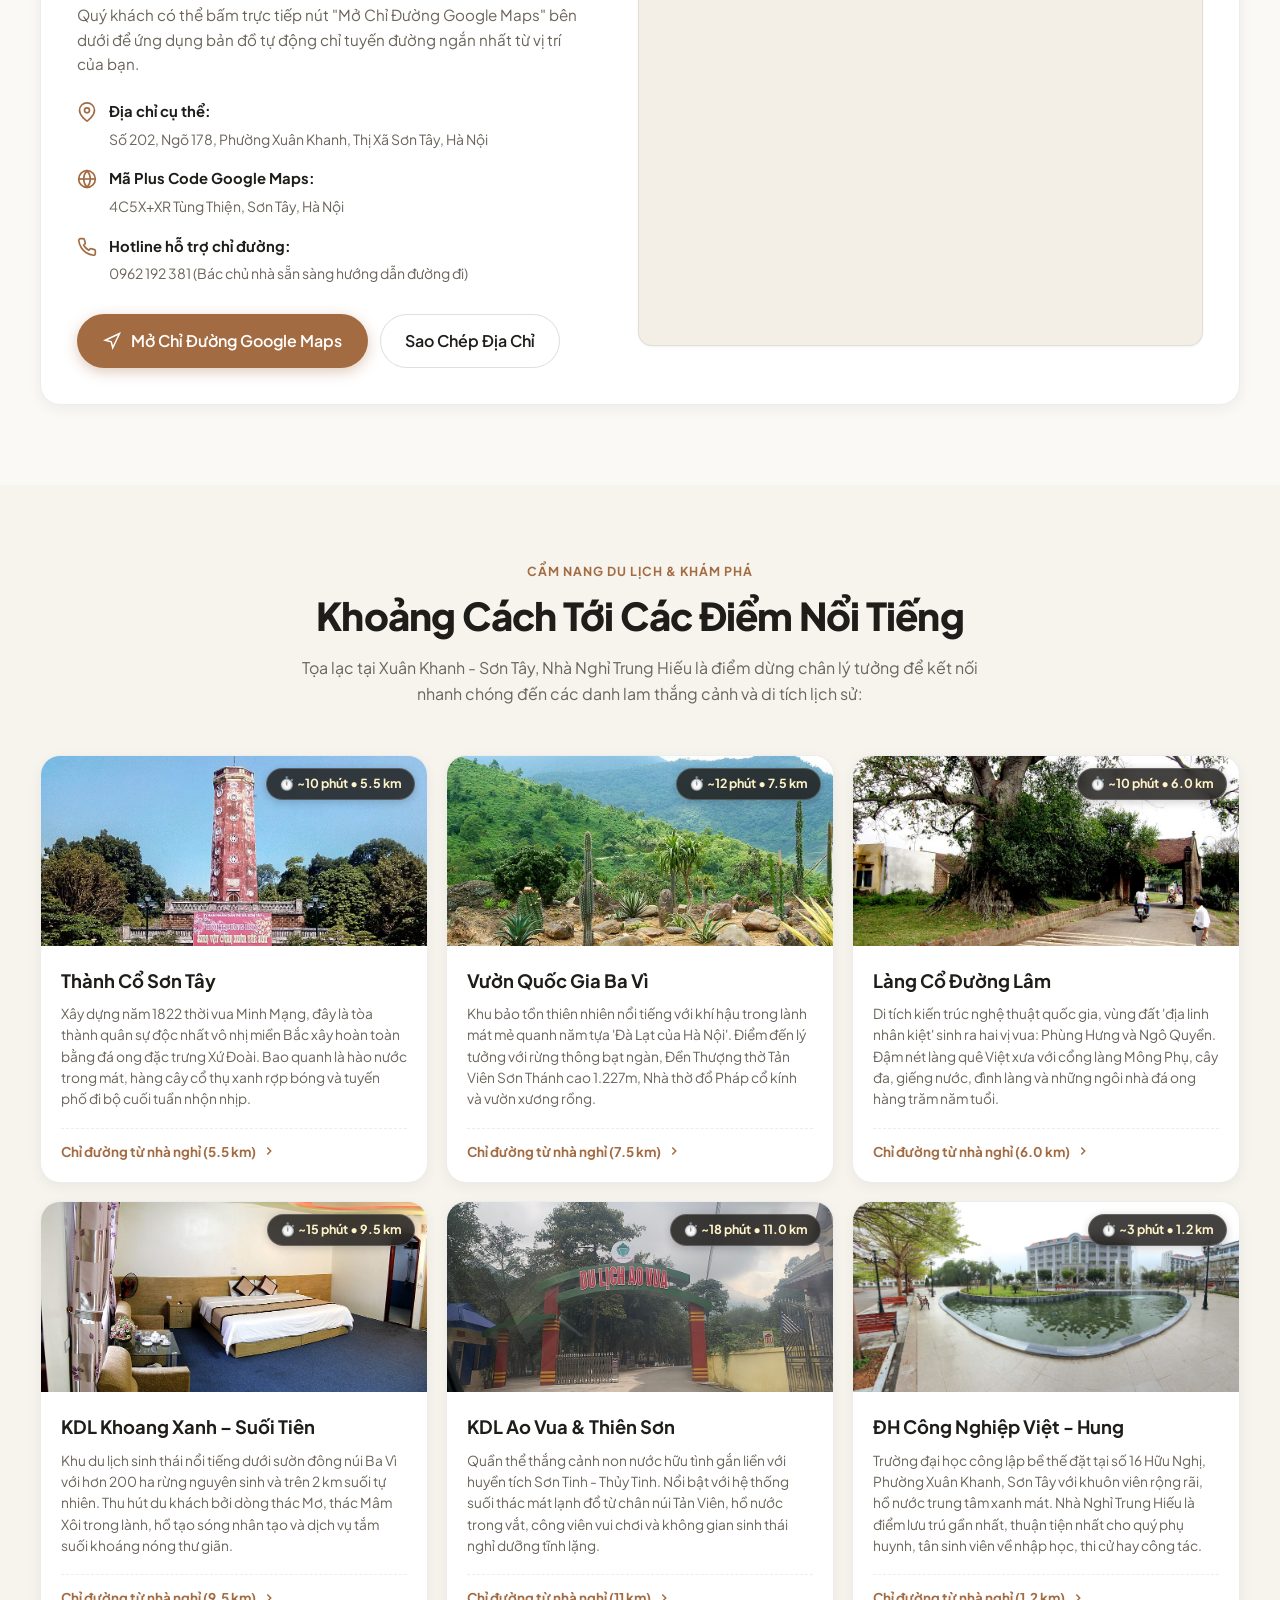
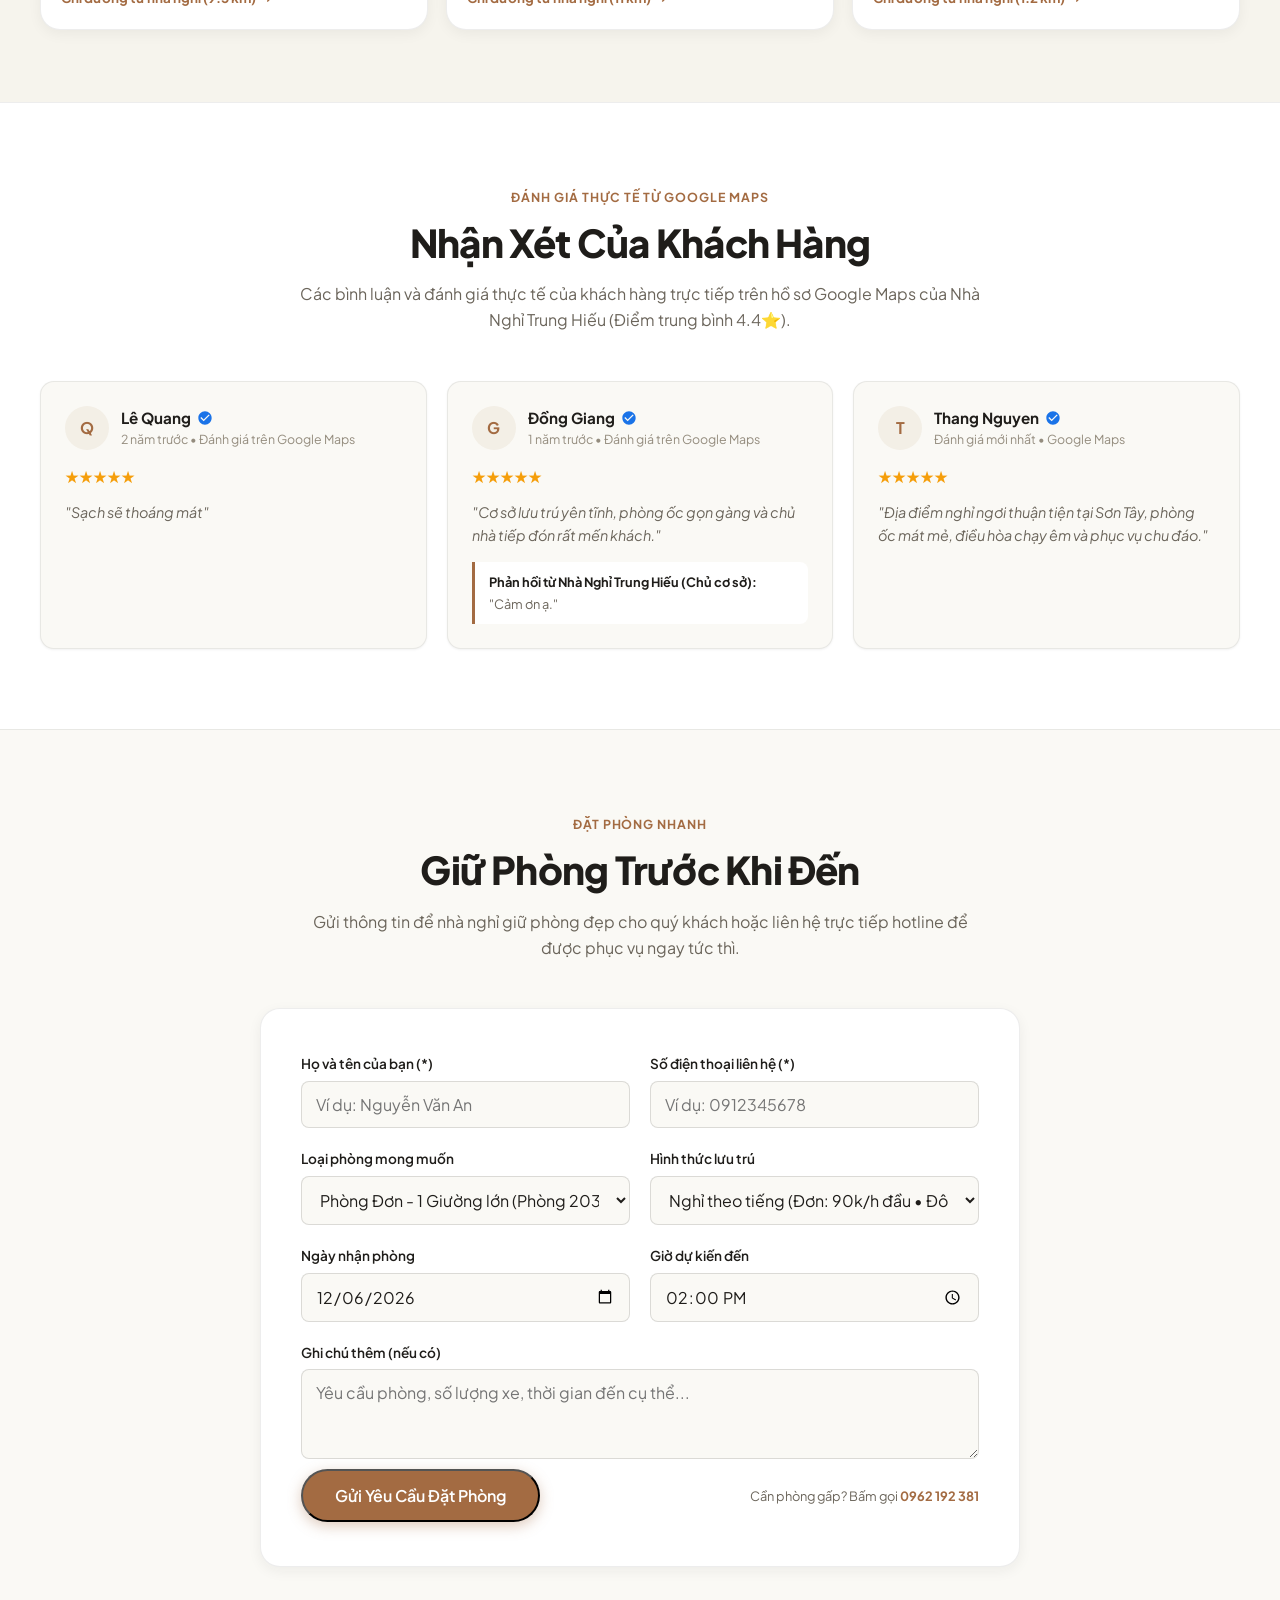
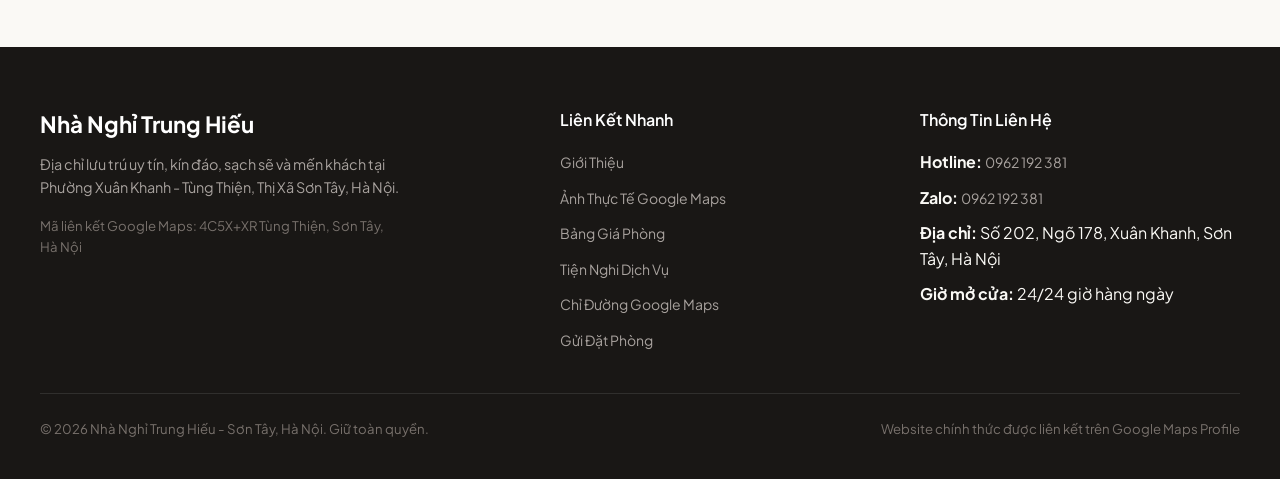
==== commit 1ca823a7: "fix: Sua duong dan anh modal gallery va toi uu 100% width anh thuc te" ====
--- a/src/main/resources/static/index.html
+++ b/src/main/resources/static/index.html
@@ -22,7 +22,7 @@
 
     <!-- Stylesheet & Favicon -->
     <link rel="icon" type="image/svg+xml" href="./images/logo-bavi.svg">
-    <link rel="stylesheet" href="./css/style.css?v=2">
+    <link rel="stylesheet" href="./css/style.css?v=3">
 </head>
 <body>
 
@@ -1194,6 +1194,6 @@
     </div>
 
     <!-- Scripts -->
-    <script src="./js/main.js?v=2"></script>
+    <script src="./js/main.js?v=3"></script>
 </body>
 </html>
--- a/src/main/resources/static/css/style.css
+++ b/src/main/resources/static/css/style.css
@@ -856,6 +856,8 @@
   background: var(--bg-subtle);
   box-shadow: var(--shadow-sm);
   transition: var(--transition);
+  display: flex;
+  flex-direction: column;
 }
 
 .gallery-item:hover {
@@ -864,10 +866,13 @@
 }
 
 .gallery-item img {
-  width: 100%;
-  height: 320px;
-  object-fit: cover;
+  width: 100% !important;
+  max-width: 100% !important;
+  height: 320px !important;
+  object-fit: cover !important;
   object-position: center 38%;
+  display: block !important;
+  flex-shrink: 0;
   transition: transform 0.4s ease;
 }
 
@@ -879,13 +884,18 @@
   position: absolute;
   top: 14px;
   left: 14px;
-  background: rgba(31, 29, 26, 0.8);
+  background: rgba(31, 29, 26, 0.88);
   color: #FFFFFF;
-  padding: 4px 10px;
+  padding: 5px 12px;
   border-radius: var(--radius-full);
   font-size: 0.75rem;
-  font-weight: 600;
-  backdrop-filter: blur(4px);
+  font-weight: 700;
+  backdrop-filter: blur(6px);
+  -webkit-backdrop-filter: blur(6px);
+  border: 1px solid rgba(255, 255, 255, 0.25);
+  box-shadow: 0 2px 8px rgba(0, 0, 0, 0.25);
+  z-index: 5;
+  pointer-events: none;
 }
 
 .gallery-caption {
